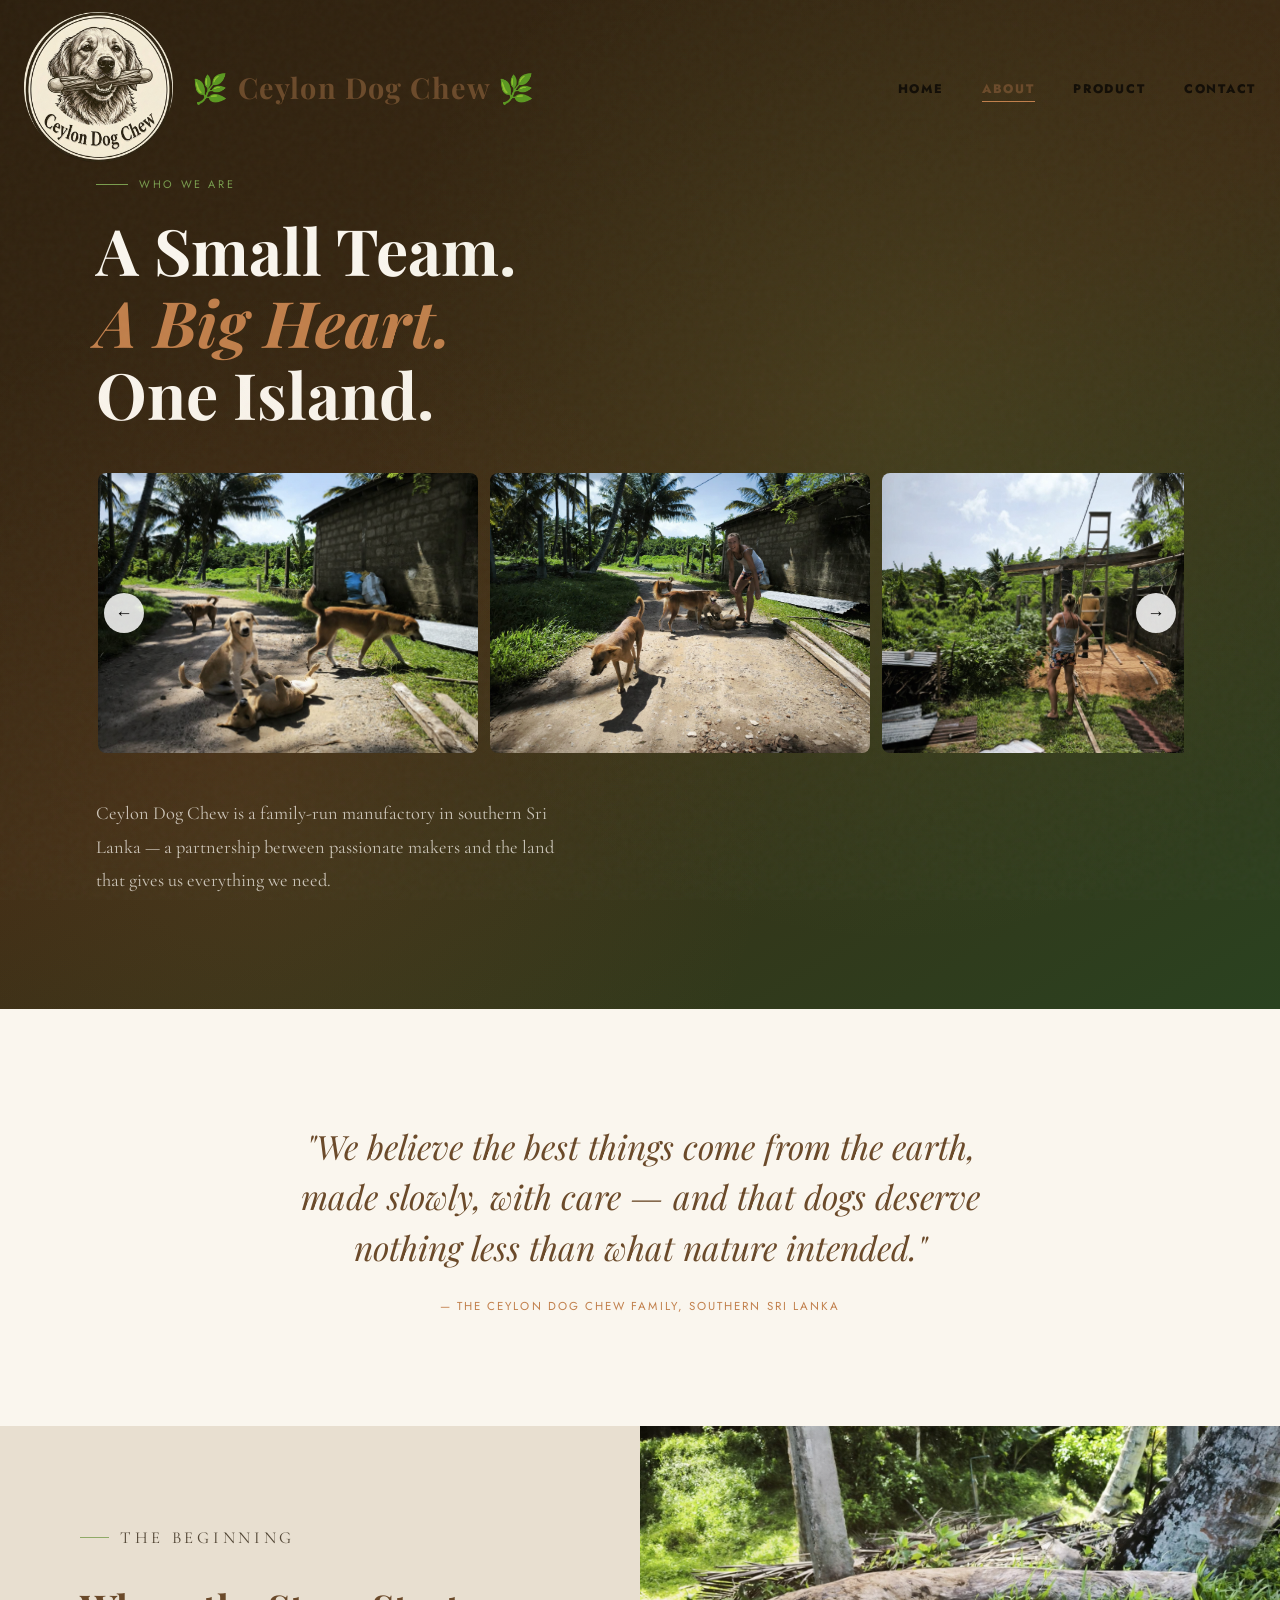
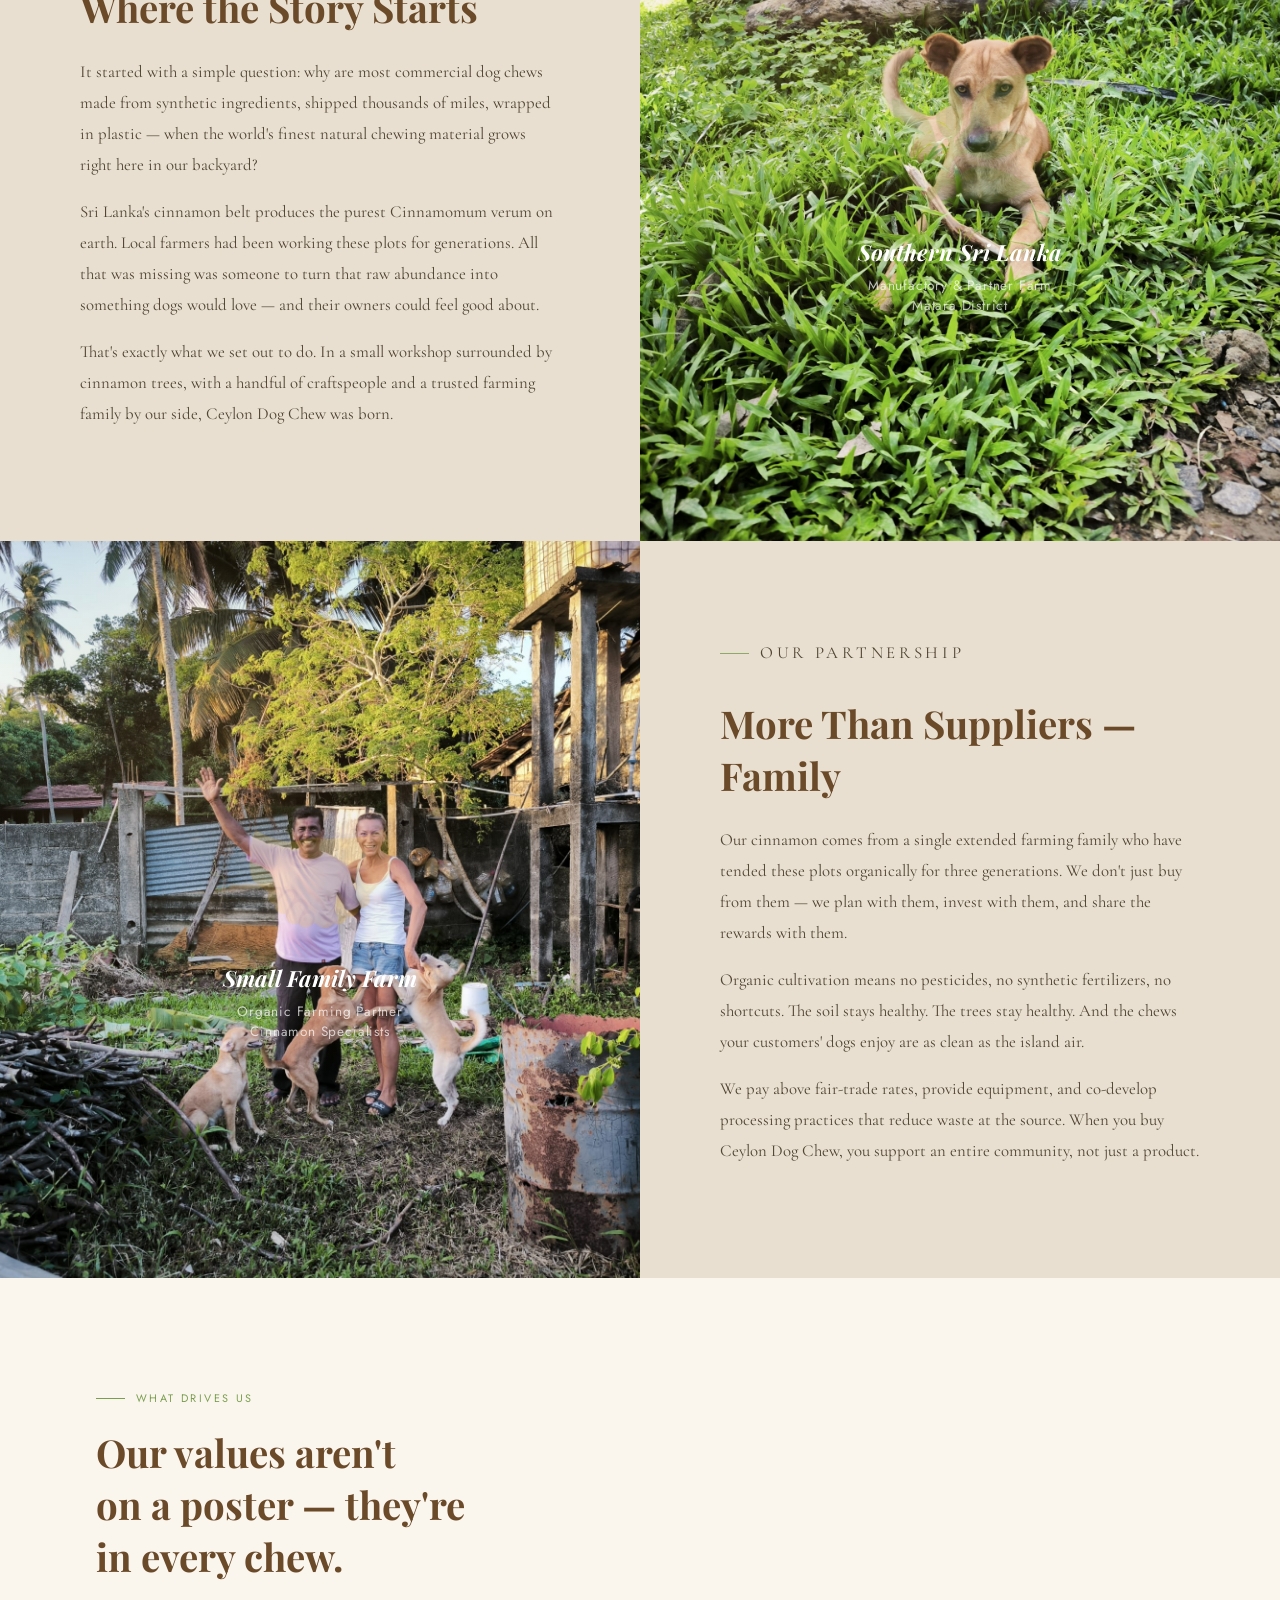
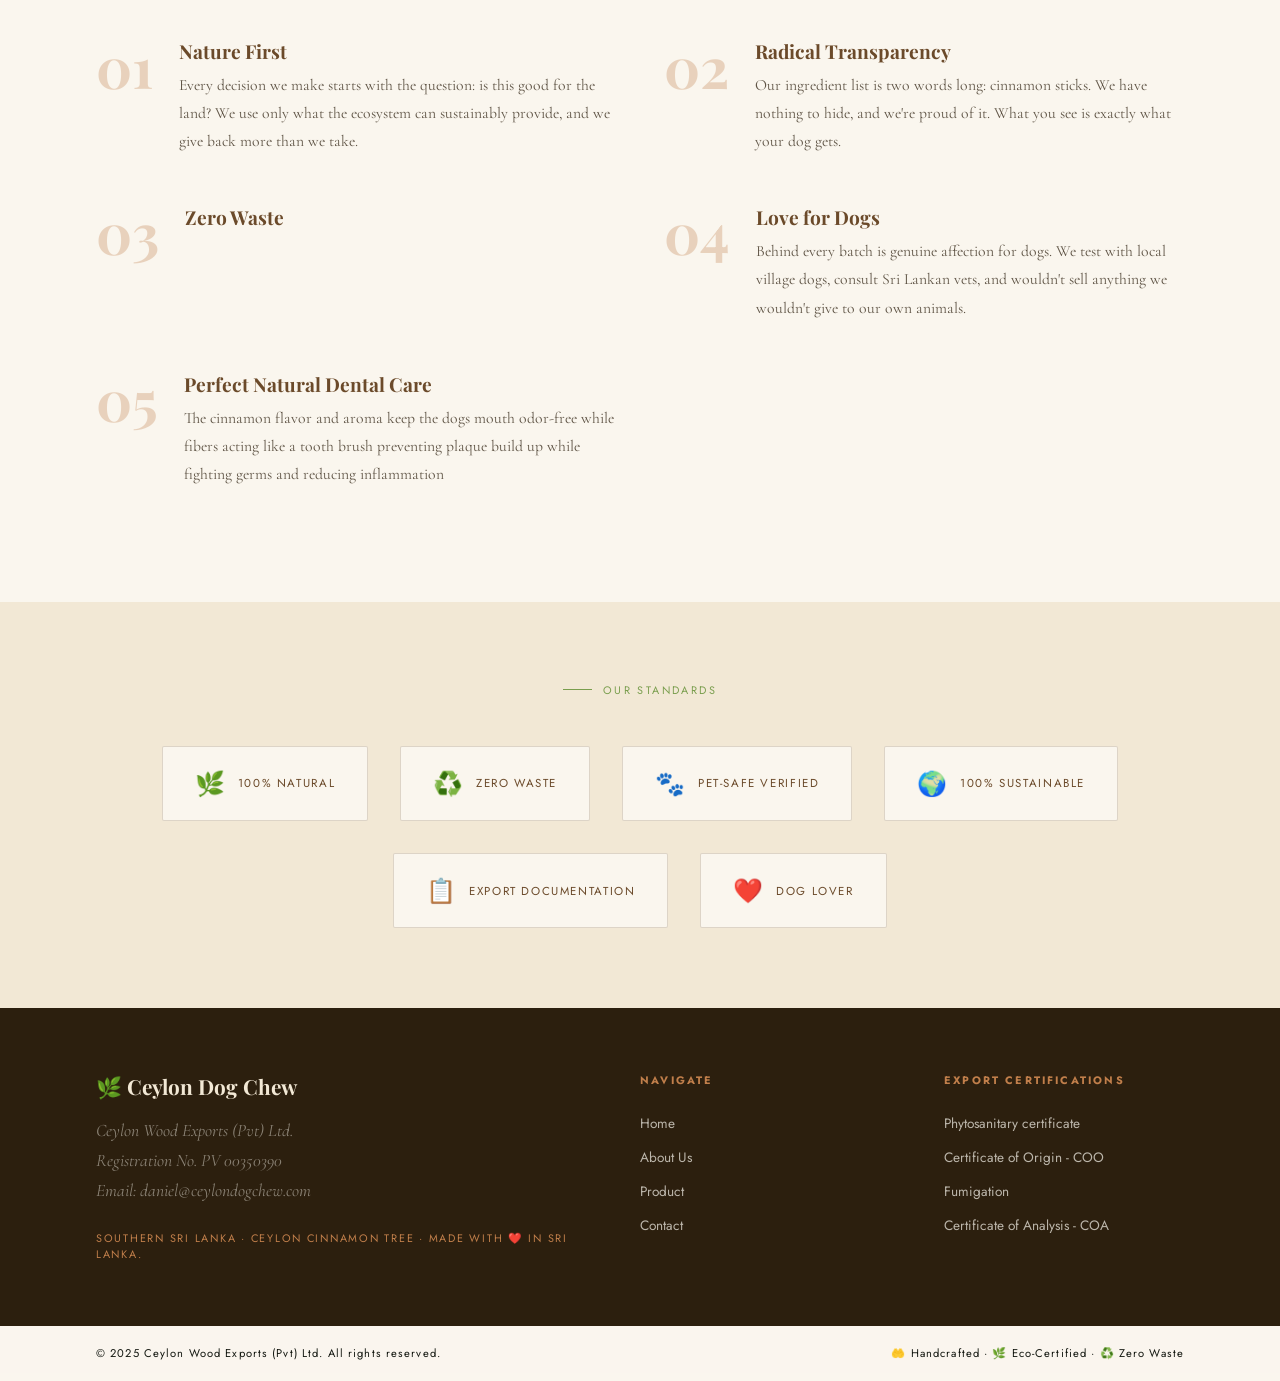
==== about.html @ 241b584c "Initial commit" ====
<!DOCTYPE html>
<html lang="en">
<head>
  <meta charset="UTF-8" />
  <meta name="viewport" content="width=device-width, initial-scale=1.0"/>
  <title>Ceylon Dog Chew — Pure Nature, Sri Lanka</title>
  <link rel="preconnect" href="https://fonts.googleapis.com">
  <link rel="icon" type="image/x-icon" href="/assets/dog_white_icon_96.png">
  <link rel="preconnect" href="https://fonts.gstatic.com" crossorigin>
  <link href="https://fonts.googleapis.com/css2?family=Playfair+Display:ital,wght@0,400;0,700;1,400&family=Jost:wght@300;400;500&family=Cormorant+Garamond:ital,wght@0,300;0,600;1,300&display=swap" rel="stylesheet">
  <link rel="stylesheet" href="/css/styles.css">
</head>
<body>

<!-- ============================================================
     NAVIGATION
============================================================ -->
<nav id="main-nav">
  <div class="nav-logo">
    <a href="index.html" class="nav-link" data-page="home"><img src="/assets/logo_small.png" alt="Ceylon Dog Chew Logo" class="logo-img"/></a>
    <span class="leaf-icon"></span>
   🌿 Ceylon Dog Chew 🌿 
  </div>
  <ul class="nav-links">
    <li><a href="index.html" class="nav-link" data-page="home">Home</a></li>
    <li><a href="about.html" class="nav-link" data-page="about">About</a></li>
    <li><a href="product.html" class="nav-link" data-page="product">Product</a></li>
    <li><a href="contact.html" class="nav-link" data-page="contact">Contact</a></li>
  </ul>
  <div class="nav-burger" id="burger">
    <span></span><span></span><span></span>
  </div>
</nav>

<!-- Mobile menu -->
<div class="mobile-menu" id="mobile-menu">
  <a href="index.html" class="nav-link" data-page="home">Home</a>
  <a href="about.html" class="nav-link" data-page="about">About</a>
  <a href="product.html" class="nav-link" data-page="product">Product</a>
  <a href="contact.html" class="nav-link" data-page="contact">Contact</a>
</div>

<!-- ============================================================
     ABOUT
============================================================ -->
<div class="page active" id="about">

  <section class="about-hero">
  <div class="about-hero-bg"></div>
  <p class="about-hero-label">Who We Are</p>
  <h1>A Small Team.<br><em>A Big Heart.</em><br>One Island.</h1>

  <!-- Photo strip / carousel -->
  <div class="about-photo-strip">
    <button class="strip-btn strip-prev" aria-label="Previous">&#8592;</button>
    <div class="strip-track">
      <img src="/assets/dogs_road_play.jpeg"    alt="Dog playing on the road"        class="strip-img">
      <img src="/assets/dog_marcelka.jpeg"       alt="Dog on the road with a lady"    class="strip-img">
      <img src="/assets/building_Marcelka.jpeg"  alt="Construction in progress"       class="strip-img">
      <img src="/assets/sleep_dogs.jpeg"         alt="Sleeping dogs"                  class="strip-img">
      <img src="/assets/building1.jpeg"          alt="Building in the jungle"         class="strip-img">
    </div>
    <button class="strip-btn strip-next" aria-label="Next">&#8594;</button>
  </div>

  <p class="about-hero-sub">Ceylon Dog Chew is a family-run manufactory in southern Sri Lanka — a partnership between passionate makers and the land that gives us everything we need.</p>
  </section>

  <!-- Manifesto -->
  <div class="manifesto">
    <blockquote>
      "We believe the best things come from the earth, made slowly, with care — and that dogs deserve nothing less than what nature intended."
    </blockquote>
    <cite>— The Ceylon Dog Chew Family, Southern Sri Lanka</cite>
  </div>

  <!-- Story -->
  <section class="about-story">
    <div class="about-story-content reveal">
      <p class="section-label">The Beginning</p>
      <h2>Where the Story Starts</h2>
      <p>It started with a simple question: why are most commercial dog chews made from synthetic ingredients, shipped thousands of miles, wrapped in plastic — when the world's finest natural chewing material grows right here in our backyard?</p>
      <p>Sri Lanka's cinnamon belt produces the purest Cinnamomum verum on earth. Local farmers had been working these plots for generations. All that was missing was someone to turn that raw abundance into something dogs would love — and their owners could feel good about.</p>
      <p>That's exactly what we set out to do. In a small workshop surrounded by cinnamon trees, with a handful of craftspeople and a trusted farming family by our side, Ceylon Dog Chew was born.</p>
    </div>
    <div class="about-visual" style="background: url('/assets/roco2.jpeg') no-repeat center center; background-size: cover;">
      <div class="about-visual-pattern"></div>
      <div class="about-visual-inner">
        <div class="big-leaf">🌿</div>
        <h3>Southern Sri Lanka</h3>
        <p>Manufactory & Partner Farm<br>Matara District</p>
      </div>
    </div>
  </section>

  <!-- Second story block -->
  <section class="about-story" style="direction:rtl">
    <div class="about-story-content reveal" style="direction:ltr">
      <p class="section-label">Our Partnership</p>
      <h2>More Than Suppliers — Family</h2>
      <p>Our cinnamon comes from a single extended farming family who have tended these plots organically for three generations. We don't just buy from them — we plan with them, invest with them, and share the rewards with them.</p>
      <p>Organic cultivation means no pesticides, no synthetic fertilizers, no shortcuts. The soil stays healthy. The trees stay healthy. And the chews your customers' dogs enjoy are as clean as the island air.</p>
      <p>We pay above fair-trade rates, provide equipment, and co-develop processing practices that reduce waste at the source. When you buy Ceylon Dog Chew, you support an entire community, not just a product.</p>
      
    </div>
    <!--<div class="about-visual" style="background:linear-gradient(135deg,#6b4a2a 0%,#3d2b14 100%);direction:ltr"> -->
      <div class="about-visual" style="background: url('/assets/master_marcelka.jpeg') no-repeat center center; background-size: cover;direction:ltr">
      <div class="about-visual-pattern"></div>
      <div class="about-visual-inner">
        <div class="big-leaf">🤝</div>
        <h3>Small Family Farm</h3>
        <p>Organic Farming Partner<br>Cinnamon Specialists</p>
      </div>
    </div>
  </section>

  <!-- Values -->
  <section class="about-values">
    <p class="section-label reveal">What Drives Us</p>
    <h2 class="reveal">Our values aren't<br>on a poster — they're<br>in every chew.</h2>
    <div class="values-grid">
      <div class="value-card reveal">
        <div class="value-num">01</div>
        <div class="value-card-content">
          <h3>Nature First</h3>
          <p>Every decision we make starts with the question: is this good for the land? We use only what the ecosystem can sustainably provide, and we give back more than we take.</p>
        </div>
      </div>
      <div class="value-card reveal reveal-delay-1">
        <div class="value-num">02</div>
        <div class="value-card-content">
          <h3>Radical Transparency</h3>
          <p>Our ingredient list is two words long: cinnamon sticks. We have nothing to hide, and we're proud of it. What you see is exactly what your dog gets.</p>
        </div>
      </div>
      <div class="value-card reveal reveal-delay-2">
        <div class="value-num">03</div>
        <div class="value-card-content">
          <h3>Zero Waste</h3>
          <p></p>
        </div>
      </div>
      <div class="value-card reveal reveal-delay-3">
        <div class="value-num">04</div>
        <div class="value-card-content">
          <h3>Love for Dogs</h3>
          <p>Behind every batch is genuine affection for dogs. We test with local village dogs, consult Sri Lankan vets, and wouldn't sell anything we wouldn't give to our own animals.</p>
        </div>
      </div>
      <div class="value-card reveal reveal-delay-3">
        <div class="value-num">05</div>
        <div class="value-card-content">
          <h3>Perfect Natural Dental Care</h3>
          <p>The cinnamon flavor and aroma keep the dogs mouth odor-free while fibers acting like a tooth brush preventing plaque build up while fighting germs and reducing inflammation</p>
        </div>
      </div>
    </div>
  </section>

  <!-- Certifications -->
  <div class="certifications reveal">
    <p class="section-label" style="justify-content:center">Our Standards</p>
    <h2></h2>
    <div class="cert-badges"> 
      <div class="cert-badge"><span class="cbig">🌿</span> 100% Natural</div>
      <div class="cert-badge"><span class="cbig">♻️</span> Zero Waste</div>
      <div class="cert-badge"><span class="cbig">🐾</span> Pet-Safe Verified</div>
      <div class="cert-badge"><span class="cbig">🌍</span> 100% Sustainable</div>
      <div class="cert-badge"><span class="cbig">📋</span> Export Documentation</div>
      <div class="cert-badge"><span class="cbig">❤️</span> Dog lover</div>
    </div>
  </div>

</div><!-- /about -->

<!-- ============================================================
     FOOTER
============================================================ -->
<footer>
  <div class="footer-brand">
    <div class="footer-logo">🌿 Ceylon Dog Chew</div>
    <div class="footer-tagline">Ceylon Wood Exports (Pvt) Ltd. Registration No. PV 00350390</br> Email: <a href="mailto:daniel@ceylondogchew.com" style="color:inherit; " onmouseover="this.style.color='#e0d8c2';" onmouseout="this.style.color='inherit';">daniel@ceylondogchew.com</a></div>
    <div class="footer-origin">Southern Sri Lanka · Ceylon Cinnamon Tree · Made with ❤️ in Sri Lanka. </div>
  </div>
  <div class="footer-col">
    <h4>Navigate</h4>
    <ul>
      <li><a href="index.html" class="nav-link" data-page="home">Home</a></li>
      <li><a href="about.html" class="nav-link" data-page="about">About Us</a></li>
      <li><a href="product.html" class="nav-link" data-page="product">Product</a></li>
      <li><a href="contact.html" class="nav-link" data-page="contact">Contact</a></li>
    </ul>
  </div>
  <div class="footer-col">
    <h4>Export Certifications</h4>
    <ul>
      <li><a href="#" class="nav-link" data-page="contact">Phytosanitary certificate</a></li>
      <li><a href="" class="nav-link" data-page="contact">Certificate of Origin - COO</a></li>
      <li><a href="" class="nav-link" data-page="contact">Fumigation</a></li>
      <li><a href="" class="nav-link" data-page="contact">Certificate of Analysis - COA</a></li>
    </ul>
  </div>
</footer>
<div class="footer-bottom">
  <span>© 2025 Ceylon Wood Exports (Pvt) Ltd. All rights reserved. </span>
  <span>🤲 Handcrafted · 🌿 Eco-Certified · ♻️ Zero Waste</span>
</div>


  <!-- JS -->
  <script src="/js/main.js"></script>

</body>
</html>
---- css/styles.css ----
/* =========================================================
   TOKENS & RESET
========================================================= */
:root {
  --sand:    #F2E8D5;
  --cream:   #FAF6EE;
  --bark:    #6B4A2A;
  --moss:    #4A6741;
  --leaf:    #7A9E4E;
  --earth:   #2C1F0E;
  --clay:    #C17F4B;
  --fog:     #E8DFD0;
  --white:   #FEFCF8;

  --ff-display: 'Playfair Display', Georgia, serif;
  --ff-serif:   'Cormorant Garamond', Georgia, serif;
  --ff-body:    'Jost', sans-serif;

  --ease-smooth: cubic-bezier(.25,.46,.45,.94);
  --transition: .35s var(--ease-smooth);
}
*, *::before, *::after { box-sizing: border-box; margin: 0; padding: 0; }
html { scroll-behavior: smooth; font-size: 16px; }
body {
  font-family: var(--ff-body);
  background: var(--cream);
  color: var(--earth);
  overflow-x: hidden;
}
img { display: block; max-width: 100%; }
a { text-decoration: none; color: inherit; }
ul { list-style: none; }

/* =========================================================
   GRAIN OVERLAY
========================================================= */
body::before {
  content: '';
  position: fixed; inset: 0; z-index: 9999;
  pointer-events: none;
  background-image: url("data:image/svg+xml,%3Csvg viewBox='0 0 200 200' xmlns='http://www.w3.org/2000/svg'%3E%3Cfilter id='n'%3E%3CfeTurbulence type='fractalNoise' baseFrequency='0.75' numOctaves='4' stitchTiles='stitch'/%3E%3C/filter%3E%3Crect width='100%25' height='100%25' filter='url(%23n)' opacity='1'/%3E%3C/svg%3E");
  opacity: .032;
}

/* =========================================================
   NAVIGATION
========================================================= */
nav {
  position: fixed; top: 0; left: 0; right: 0; z-index: 100;
  display: flex; align-items: center; justify-content: space-between;
  padding: 1.4rem 3rem;
  transition: background var(--transition), box-shadow var(--transition);
}
nav.scrolled {
  background: rgba(250,246,238,.92);
  backdrop-filter: blur(10px);
  box-shadow: 0 1px 0 rgba(107,74,42,.12);
}
.nav-logo {
  font-family: var(--ff-display);
  font-size: 1.8rem;
  font-weight: 700;
  color: var(--bark);
  letter-spacing: .04em;
  display: flex; align-items: center; gap: .6rem;
}
.nav-logo .leaf-icon { font-size: 1.4rem; }
.nav-links {
  display: flex; gap: 2.4rem; align-items: center;
}
.nav-links a {
  font-size: .78rem;
  font-weight: 800;
  letter-spacing: .14em;
  text-transform: uppercase;
  color: black;
  opacity: .7;
  transition: opacity var(--transition), color var(--transition);
  position: relative;
}
.nav-links a::after {
  content: '';
  position: absolute; bottom: -.3rem; left: 0; right: 0; height: 1px;
  background: var(--clay);
  transform: scaleX(0); transform-origin: left;
  transition: transform var(--transition);
}
.nav-links a:hover, .nav-links a.active { opacity: 1; color: var(--bark); }
.nav-links a:hover::after, .nav-links a.active::after { transform: scaleX(1); }

/* Hamburger */
.nav-burger { display: none; flex-direction: column; gap: 5px; cursor: pointer; padding: 4px; }
.nav-burger span { width: 24px; height: 2px; background: var(--bark); border-radius: 2px; transition: var(--transition); }
.nav-burger.open span:nth-child(1) { transform: rotate(45deg) translate(5px,5px); }
.nav-burger.open span:nth-child(2) { opacity: 0; }
.nav-burger.open span:nth-child(3) { transform: rotate(-45deg) translate(5px,-5px); }

/* Mobile menu */
.mobile-menu {
  display: none; position: fixed; inset: 0; z-index: 99;
  background: var(--cream); flex-direction: column;
  align-items: center; justify-content: center; gap: 2.4rem;
}
.mobile-menu.open { display: flex; }
.mobile-menu a {
  font-family: var(--ff-display);
  font-size: 2rem; font-weight: 400;
  color: var(--bark); opacity: .85;
  transition: opacity var(--transition);
}
.mobile-menu a:hover { opacity: 1; }

/* =========================================================
   PAGE SYSTEM
========================================================= */
.page { min-height: 100vh; padding-top: 0; }
/*.page.active { display: block; } */

/* =========================================================
   BUTTONS
========================================================= */
.btn {
  display: inline-block;
  padding: .85rem 2.2rem;
  font-family: var(--ff-body);
  font-size: .78rem; font-weight: 500;
  letter-spacing: .16em; text-transform: uppercase;
  border: 1.5px solid currentColor;
  cursor: pointer; transition: var(--transition);
  position: relative; overflow: hidden;
}
.btn::before {
  content: '';
  position: absolute; inset: 0;
  background: currentColor;
  transform: translateY(101%);
  transition: transform .4s var(--ease-smooth);
}
.btn span { position: relative; z-index: 1; }
.btn:hover::before { transform: translateY(0); }
.btn-bark { color: var(--bark); }
.btn-bark:hover { color: var(--cream); }
.btn-white { color: var(--white); }
.btn-white:hover { color: var(--bark); }
.btn-moss { color: var(--moss); }
.btn-moss:hover { color: var(--white); }

/* =========================================================
   ██  HOME PAGE
========================================================= */
#home { padding-top: 0; }

/* Hero */
.hero {
  min-height: 100vh;
  display: grid; grid-template-columns: 1fr 1fr; align-items: center;
  background: var(--sand);
  position: relative; overflow: hidden;
}
.hero-bg-circle {
  position: absolute; right: -8vw; top: -8vw;
  width: 65vw; height: 65vw;
  border-radius: 50%;
  background: radial-gradient(circle at 40% 40%, rgba(122,158,78,.18), rgba(193,127,75,.12), transparent 70%);
  pointer-events: none;
}
.hero-bg-lines {
  position: absolute; inset: 0; pointer-events: none;
  background-image:
    repeating-linear-gradient(0deg, transparent, transparent 79px, rgba(107,74,42,.04) 80px),
    repeating-linear-gradient(90deg, transparent, transparent 79px, rgba(107,74,42,.04) 80px);
}
.hero-content {
  padding: 9rem 3rem 6rem 6rem;
  position: relative; z-index: 2;
}
.hero-eyebrow {
  font-size: .7rem; font-weight: 500;
  letter-spacing: .22em; text-transform: uppercase;
  color: var(--leaf); margin-bottom: 1.4rem;
  margin-left: 80px;
  display: flex; align-items: center; gap: .8rem;
}
.hero-eyebrow::before {
  content: ''; width: 2rem; height: 1px; background: var(--leaf);
}
.hero h1 {
  font-family: var(--ff-display);
  font-size: clamp(2.8rem, 5.5vw, 5rem);
  font-weight: 700; line-height: 1.1;
  color: var(--bark);
  margin-bottom: 1.6rem;
}
.hero h1 em {
  font-style: italic; font-weight: 400;
  color: var(--clay);
}
.hero-desc {
  font-family: var(--ff-serif);
  font-size: 1.22rem; font-weight: 300;
  color: var(--earth); opacity: .8;
  line-height: 1.8;
  max-width: 38ch;
  margin-bottom: 2.8rem;
}
.hero-ctas { display: flex; gap: 1rem; flex-wrap: wrap; }
.hero-badges {
  margin-top: 4rem;
  display: flex; gap: 2rem; flex-wrap: wrap;
}
.hero-badge {
  display: flex; align-items: center; gap: .6rem;
  font-size: .75rem; letter-spacing: .1em;
  color: var(--bark); opacity: .7;
}
.hero-badge .icon { font-size: 1.2rem; }

/* Hero visual */
.hero-visual {
  position: relative; z-index: 2;
  display: flex; align-items: center; justify-content: center;
  padding: 9rem 5rem 6rem 2rem;
}
.hero-product-card {
  position: relative;
  width: 360px; max-width: 90%;
}
.hero-product-img {
  width: 100%;
  border-radius: 60% 40% 55% 45% / 45% 55% 45% 55%;
  background: linear-gradient(135deg, #c8a77a 0%, #8B6535 40%, #5a3e1b 100%);
  aspect-ratio: 1;
  display: flex; align-items: center; justify-content: center;
  box-shadow: 0 30px 80px rgba(107,74,42,.22), 0 8px 20px rgba(107,74,42,.12);
  animation: float 6s ease-in-out infinite;
  overflow: hidden;
}
@keyframes float {
  0%,100% { transform: translateY(0) rotate(0deg); }
  50% { transform: translateY(-14px) rotate(1.5deg); }
}
.hero-product-img svg { width: 55%; opacity: .9; }
.hero-tag {
  position: absolute; top: 1rem; right: -1.5rem;
  background: var(--moss);
  color: var(--white);
  font-size: .68rem; letter-spacing: .14em; text-transform: uppercase;
  padding: .5rem 1rem;
  border-radius: 2rem;
  font-weight: 500;
  box-shadow: 0 4px 16px rgba(74,103,65,.3);
}
.hero-tag-2 {
  position: absolute; bottom: 2rem; left: -2rem;
  background: var(--cream);
  border: 1px solid rgba(107,74,42,.2);
  color: var(--bark);
  font-size: .68rem; letter-spacing: .1em;
  padding: .7rem 1.2rem;
  border-radius: 2rem;
  font-family: var(--ff-serif);
  font-style: italic;
  font-size: .9rem;
  box-shadow: 0 4px 16px rgba(0,0,0,.06);
}
.hero-line-deco {
  position: absolute; left: 50%; bottom: 2.5rem;
  transform: translateX(-50%);
  display: flex; flex-direction: column; align-items: center; gap: .4rem;
  animation: bounce 2.4s ease-in-out infinite;
}
@keyframes bounce {
  0%,100% { transform: translateX(-50%) translateY(0); }
  50% { transform: translateX(-50%) translateY(6px); }
}
.hero-line-deco span { font-size: .6rem; letter-spacing: .18em; text-transform: uppercase; color: var(--bark); opacity: .4; }
.hero-line-deco::before { content: ''; width: 1px; height: 3rem; background: linear-gradient(to bottom, transparent, var(--bark)); opacity: .25; }

/* Values strip */
.values-strip {
  background: var(--bark);
  color: var(--sand);
  padding: 2rem 6rem;
  display: flex; gap: 3rem; align-items: center;
  overflow: hidden;
}
.values-strip-inner {
  display: flex; gap: 4rem; align-items: center;
  animation: ticker 30s linear infinite;
  white-space: nowrap;
}
@keyframes ticker {
  0% { transform: translateX(0); }
  100% { transform: translateX(-50%); }
}
.value-item {
  display: flex; align-items: center; gap: .8rem;
  font-size: .72rem; letter-spacing: .16em; text-transform: uppercase; font-weight: 500;
}
.value-item .dot { width: 4px; height: 4px; border-radius: 50%; background: var(--clay); flex-shrink: 0; }

/* Story section */
.story {
  display: grid; grid-template-columns: 1fr 1fr;
  min-height: 70vh;
}
.story-image {
  background: linear-gradient(160deg, #3a5a30 0%, #2a4220 50%, #1a2a14 100%);
  position: relative; overflow: hidden;
  min-height: 500px;
}
.story-image-pattern {
  position: absolute; inset: 0;
  background-image: radial-gradient(circle at 20% 50%, rgba(122,158,78,.25) 0%, transparent 60%),
    radial-gradient(circle at 80% 20%, rgba(193,127,75,.15) 0%, transparent 50%);
}
.story-image-deco {
  position: absolute; inset: 0;
  display: flex; align-items: center; justify-content: center;
}
.story-leaf-big { font-size: 12rem; opacity: .07; user-select: none; }
.story-location {
  position: absolute; bottom: 2.5rem; left: 2.5rem;
  color: rgba(250,246,238,.7);
  font-family: var(--ff-serif); font-style: italic;
  font-size: 1.1rem;
  display: flex; align-items: center; gap: .6rem;
}
.story-content {
  padding: 6rem 5rem;
  background: var(--cream);
  display: flex; flex-direction: column; justify-content: center;
}
.section-label {
  font-size: .68rem; letter-spacing: .22em; text-transform: uppercase;
  color: var(--leaf); margin-bottom: 1.2rem;
  display: flex; align-items: center; gap: .7rem;
}
.section-label::before { content: ''; width: 1.8rem; height: 1px; background: var(--leaf); }
.story-content h2 {
  font-family: var(--ff-display);
  font-size: clamp(1.8rem, 3.5vw, 2.8rem);
  font-weight: 700; line-height: 1.2;
  color: var(--bark); margin-bottom: 1.4rem;
}
.story-content p {
  font-family: var(--ff-serif);
  font-size: 1.1rem; line-height: 1.85;
  color: var(--earth); opacity: .8;
  margin-bottom: 1rem; max-width: 44ch;
}
.story-content .btn { margin-top: 1.6rem; }

/* Numbers */
.numbers {
  background: var(--fog);
  padding: 5rem 6rem;
  display: grid; grid-template-columns: repeat(4, 1fr);
  gap: 2rem;
}
.number-item { text-align: center; }
.number-val {
  font-family: var(--ff-display);
  font-size: 3rem; font-weight: 700;
  color: var(--bark); line-height: 1;
}
.number-val span { color: var(--clay); }
.number-label {
  font-size: .72rem; letter-spacing: .14em; text-transform: uppercase;
  color: var(--earth); opacity: .6; margin-top: .5rem;
}

/* Product preview */
.product-preview {
  padding: 7rem 6rem;
  background: var(--cream);
}
.product-preview-header {
  text-align: center; margin-bottom: 5rem;
}
.product-preview-header h2 {
  font-family: var(--ff-display);
  font-size: clamp(2rem, 3.5vw, 3rem);
  color: var(--bark); margin-top: .6rem;
}
.product-preview-header p {
  font-family: var(--ff-serif);
  font-size: 1.05rem; color: var(--earth); opacity: .7;
  margin-top: .8rem; font-style: italic;
}
.features-grid {
  display: grid; grid-template-columns: repeat(3, 1fr); gap: 2.5rem;
}
.feature-card {
  background: var(--sand);
  border: 1px solid rgba(107,74,42,.1);
  padding: 2.5rem 2rem;
  border-radius: 2px;
  transition: transform var(--transition), box-shadow var(--transition);
  position: relative; overflow: hidden;
}
.feature-card::before {
  content: '';
  position: absolute; top: 0; left: 0; right: 0; height: 3px;
  background: linear-gradient(90deg, var(--moss), var(--leaf));
  transform: scaleX(0); transform-origin: left;
  transition: transform var(--transition);
}
.feature-card:hover { transform: translateY(-4px); box-shadow: 0 12px 40px rgba(107,74,42,.1); }
.feature-card:hover::before { transform: scaleX(1); }
.feature-icon { font-size: 2.2rem; margin-bottom: 1.2rem; }
.feature-title {
  font-family: var(--ff-display);
  font-size: 1.1rem; font-weight: 700;
  color: var(--bark); margin-bottom: .6rem;
}
.feature-text {
  font-size: .9rem; line-height: 1.7;
  color: var(--earth); opacity: .7;
}

/* CTA Banner */
.cta-banner {
  background: var(--moss);
  color: var(--white);
  padding: 6rem;
  display: grid; grid-template-columns: 1fr auto;
  align-items: center; gap: 3rem;
}
.cta-banner h2 {
  font-family: var(--ff-display);
  font-size: clamp(1.8rem, 3vw, 2.6rem);
  line-height: 1.2;
}
.cta-banner h2 em { font-style: italic; color: rgba(255,255,255,.7); }
.cta-banner p {
  font-family: var(--ff-serif); font-size: 1rem;
  opacity: .8; margin-top: .6rem; font-style: italic;
}

/* =========================================================
   ██  ABOUT PAGE
========================================================= */
#about { padding-top: 0; }
.about-hero {
  background: linear-gradient(150deg, #2C1F0E 0%, #3D2B14 50%, #2a4220 100%);
  color: var(--cream);
  padding: 11rem 6rem 7rem;
  position: relative; overflow: hidden;
}
.about-hero-bg {
  position: absolute; inset: 0; pointer-events: none;
  background-image: radial-gradient(circle at 70% 40%, rgba(122,158,78,.15) 0%, transparent 50%),
    radial-gradient(circle at 20% 80%, rgba(193,127,75,.1) 0%, transparent 40%);
}
.about-hero-label {
  font-size: .68rem; letter-spacing: .24em; text-transform: uppercase;
  color: var(--leaf); margin-bottom: 1.4rem;
  display: flex; align-items: center; gap: .7rem;
}
.about-hero-label::before { content: ''; width: 2rem; height: 1px; background: var(--leaf); }
.about-hero h1 {
  font-family: var(--ff-display);
  font-size: clamp(2.4rem, 5vw, 4.2rem);
  font-weight: 700; line-height: 1.12; max-width: 14ch;
}
.about-hero h1 em { font-style: italic; color: var(--clay); }
.about-hero-sub {
  font-family: var(--ff-serif); font-size: 1.15rem;
  opacity: .75; margin-top: 1.4rem; max-width: 52ch;
  line-height: 1.8;
}

/* Manifesto */
.manifesto {
  padding: 7rem 6rem;
  max-width: 900px; margin: 0 auto;
  text-align: center;
}
.manifesto blockquote {
  font-family: var(--ff-display);
  font-size: clamp(1.4rem, 3vw, 2.1rem);
  font-weight: 400; font-style: italic;
  color: var(--bark); line-height: 1.5;
}
.manifesto cite {
  display: block; margin-top: 1.6rem;
  font-family: var(--ff-body);
  font-size: .72rem; letter-spacing: .18em;
  text-transform: uppercase; color: var(--clay);
  font-style: normal;
}

/* Team / Story */
.about-story {
  display: grid; grid-template-columns: 1fr 1fr;
  background: var(--fog);
}
.about-story-content {
  padding: 6rem 5rem; display: flex; flex-direction: column; justify-content: center;
}
.about-story-content h2 {
  font-family: var(--ff-display);
  font-size: clamp(1.8rem, 3vw, 2.6rem);
  color: var(--bark); margin: .8rem 0 1.4rem;
}
.about-story-content p {
  font-family: var(--ff-serif);
  font-size: 1.05rem; line-height: 1.85;
  color: var(--earth); opacity: .8; margin-bottom: 1rem;
}
.about-visual {
  background: linear-gradient(135deg, #5a7a50 0%, #3a5a30 100%);
  min-height: 480px; position: relative; overflow: hidden;
  display: flex; align-items: center; justify-content: center;
}
.about-visual-inner {
  text-align: center; color: white;
  position: relative; z-index: 2;
  padding: 3rem;
}
.about-visual-inner .big-leaf { font-size: 8rem; opacity: .18; }
.about-visual-inner h3 {
  font-family: var(--ff-display); font-size: 1.4rem; font-style: italic;
  margin-bottom: .5rem;
}
.about-visual-inner p { font-size: .85rem; opacity: .7; letter-spacing: .06em; }
.about-visual-pattern {
  position: absolute; inset: 0;
  background-image: radial-gradient(circle at 30% 30%, rgba(193,127,75,.2) 0%, transparent 50%);
}

/* Values */
.about-values {
  padding: 7rem 6rem;
  background: var(--cream);
}
.about-values h2 {
  font-family: var(--ff-display);
  font-size: clamp(1.6rem, 3vw, 2.4rem);
  color: var(--bark); margin: .8rem 0 3.5rem; max-width: 22ch;
}
.values-grid {
  display: grid; grid-template-columns: repeat(2, 1fr); gap: 3rem;
}
.value-card { display: flex; gap: 1.6rem; align-items: flex-start; }
.value-num {
  font-family: var(--ff-display);
  font-size: 3.5rem; font-weight: 700; line-height: 1;
  color: var(--clay); opacity: .3; flex-shrink: 0;
}
.value-card-content h3 {
  font-family: var(--ff-display);
  font-size: 1.2rem; color: var(--bark);
  margin-bottom: .5rem;
}
.value-card-content p {
  font-family: var(--ff-serif);
  font-size: .98rem; line-height: 1.8; color: var(--earth); opacity: .75;
}

/* Certifications */
.certifications {
  background: var(--sand);
  padding: 5rem 6rem;
  text-align: center;
}
.certifications h2 {
  font-family: var(--ff-display); font-size: 1.8rem;
  color: var(--bark); margin: .6rem 0 3rem;
}
.cert-badges {
  display: flex; gap: 2rem; justify-content: center; flex-wrap: wrap;
}
.cert-badge {
  border: 1.5px solid rgba(107,74,42,.2);
  padding: 1.2rem 2rem;
  border-radius: 2px;
  font-size: .72rem; letter-spacing: .14em; text-transform: uppercase;
  color: var(--bark);
  display: flex; align-items: center; gap: .7rem;
  transition: var(--transition);
  background: var(--cream);
}
.cert-badge:hover { border-color: var(--moss); color: var(--moss); }
.cert-badge .cbig { font-size: 1.5rem; }

/* =========================================================
   ██  PRODUCT PAGE
========================================================= */
#product { padding-top: 0; }
.product-hero {
  background: var(--sand);
  padding: 11rem 6rem 7rem;
  display: grid; grid-template-columns: 1.1fr 1fr;
  gap: 5rem; align-items: center;
  position: relative; overflow: hidden;
}
.product-hero-bg {
  position: absolute; inset: 0; pointer-events: none;
  background-image: radial-gradient(ellipse at 80% 50%, rgba(193,127,75,.12) 0%, transparent 60%);
}
.product-hero-content { position: relative; z-index: 2; }
.product-hero-content h1 {
  font-family: var(--ff-display);
  font-size: clamp(2.2rem, 4.5vw, 3.8rem);
  font-weight: 700; line-height: 1.1; color: var(--bark);
  margin: .8rem 0 1.4rem;
}
.product-hero-content h1 em { font-style: italic; color: var(--clay); }
.product-hero-content p {
  font-family: var(--ff-serif);
  font-size: 1.1rem; line-height: 1.85; color: var(--earth); opacity: .8;
  max-width: 48ch; margin-bottom: 2rem;
}
.product-tags { display: flex; gap: .7rem; flex-wrap: wrap; margin-bottom: 2rem; }
.ptag {
  font-size: .66rem; letter-spacing: .14em; text-transform: uppercase;
  padding: .4rem .9rem; border-radius: 2rem;
  font-weight: 500;
}
.ptag-green { background: rgba(74,103,65,.12); color: var(--moss); }
.ptag-clay { background: rgba(193,127,75,.15); color: var(--bark); }

.product-visual {
  position: relative; z-index: 2;
  display: flex; align-items: center; justify-content: center;
}
.product-main-img {
  width: 320px; max-width: 100%;
  aspect-ratio: 1;
  background: linear-gradient(135deg, #c8a77a 0%, #8B6535 40%, #5a3e1b 100%);
  border-radius: 40% 60% 55% 45% / 50% 45% 55% 50%;
  box-shadow: 0 30px 80px rgba(107,74,42,.2), inset 0 -10px 30px rgba(0,0,0,.15);
  display: flex; align-items: center; justify-content: center;
  animation: float 7s ease-in-out infinite;
}
.product-main-img svg { width: 50%; opacity: .85; }

/* Ingredients */
.ingredients {
  padding: 7rem 6rem;
  background: var(--cream);
}
.ingredients-header { margin-bottom: 4rem; }
.ingredients-header h2 {
  font-family: var(--ff-display);
  font-size: clamp(1.8rem, 3vw, 2.6rem);
  color: var(--bark); margin: .8rem 0 .8rem;
}
.ingredients-header p {
  font-family: var(--ff-serif); font-size: 1rem;
  color: var(--earth); opacity: .7; max-width: 55ch; line-height: 1.8;
}
.ingredients-grid {
  display: grid; grid-template-columns: repeat(4, 1fr); gap: 1.5rem;
}
.ingredient-card {
  background: var(--sand);
  padding: 2rem 1.5rem;
  border: 1px solid rgba(107,74,42,.1);
  text-align: center;
  transition: var(--transition);
}
.ingredient-card:hover { background: var(--fog); transform: translateY(-3px); }
.ingredient-icon { font-size: 2.5rem; margin-bottom: 1rem; }
.ingredient-name {
  font-family: var(--ff-display); font-size: 1rem; color: var(--bark); font-weight: 700;
  margin-bottom: .4rem;
}
.ingredient-note { font-size: .82rem; color: var(--earth); opacity: .65; line-height: 1.6; }

/* Specs */
.specs {
  background: var(--fog);
  padding: 7rem 6rem;
  display: grid; grid-template-columns: 1fr 1fr; gap: 5rem; align-items: start;
}
.specs h2 {
  font-family: var(--ff-display); font-size: clamp(1.8rem, 2.5vw, 2.4rem);
  color: var(--bark); margin: .8rem 0 2.5rem;
}
.spec-list { display: flex; flex-direction: column; gap: 0; }
.spec-row {
  display: flex; justify-content: space-between; align-items: center;
  padding: 1rem 0;
  border-bottom: 1px solid rgba(107,74,42,.1);
}
.spec-key { font-size: .82rem; color: var(--earth); opacity: .7; }
.spec-val { font-size: .9rem; font-weight: 500; color: var(--bark); }

.b2b-box {
  background: var(--bark); color: var(--cream);
  padding: 3rem;
}
.b2b-box h3 {
  font-family: var(--ff-display); font-size: 1.6rem;
  margin-bottom: 1rem; font-style: italic;
}
.b2b-box p {
  font-family: var(--ff-serif); font-size: 1rem; line-height: 1.8; opacity: .8;
  margin-bottom: 1.5rem;
}
.b2b-list { margin-bottom: 2rem; }
.b2b-list li {
  font-size: .85rem; letter-spacing: .06em;
  padding: .5rem 0; border-bottom: 1px solid rgba(250,246,238,.1);
  display: flex; align-items: center; gap: .7rem; opacity: .85;
}
.b2b-list li::before { content: '→'; color: var(--clay); }

/* Packaging */
.packaging {
  background: var(--cream);
  padding: 7rem 6rem;
}
.packaging-grid {
  display: grid; grid-template-columns: 1fr 1fr; gap: 4rem; align-items: center;
}
.packaging h2 {
  font-family: var(--ff-display); font-size: clamp(1.6rem, 2.5vw, 2.4rem);
  color: var(--bark); margin: .8rem 0 1.4rem;
}
.packaging p {
  font-family: var(--ff-serif); font-size: 1rem; line-height: 1.85;
  color: var(--earth); opacity: .8; margin-bottom: 1rem;
}
.packaging-visual {
  background: linear-gradient(135deg, #e8dfd0 0%, #d4c4a8 100%);
  border-radius: 2px; min-height: 360px;
  display: flex; align-items: center; justify-content: center;
  font-size: 6rem;
  border: 1px solid rgba(107,74,42,.12);
}

/* =========================================================
   ██  CONTACT PAGE
========================================================= */
#contact { padding-top: 0; }
.contact-hero {
  background: var(--earth);
  color: var(--cream);
  padding: 11rem 6rem 7rem;
  position: relative; overflow: hidden;
}
.contact-hero-bg {
  position: absolute; inset: 0; pointer-events: none;
  background-image: radial-gradient(circle at 80% 30%, rgba(122,158,78,.12) 0%, transparent 50%),
    radial-gradient(circle at 10% 80%, rgba(193,127,75,.08) 0%, transparent 40%);
}
.contact-hero h1 {
  font-family: var(--ff-display);
  font-size: clamp(2.4rem, 5vw, 4rem);
  font-weight: 700; line-height: 1.1; max-width: 18ch;
  position: relative; z-index: 2;
}
.contact-hero h1 em { font-style: italic; color: var(--clay); }
.contact-hero p {
  font-family: var(--ff-serif); font-size: 1.1rem;
  opacity: .75; max-width: 52ch; margin-top: 1.4rem; line-height: 1.8;
  position: relative; z-index: 2;
}

/* Contact body */
.contact-body {
  display: grid; grid-template-columns: 1fr 1fr;
  background: var(--cream);
}
.contact-form-side {
  padding: 6rem 5rem;
  border-right: 1px solid rgba(107,74,42,.1);
}
.contact-form-side h2 {
  font-family: var(--ff-display); font-size: 1.8rem; color: var(--bark);
  margin: .6rem 0 2.5rem;
}

.form-group { margin-bottom: 1.8rem; }
.form-group label {
  display: block; font-size: .68rem; letter-spacing: .18em;
  text-transform: uppercase; color: var(--earth); opacity: .6;
  margin-bottom: .6rem;
}
.form-group input,
.form-group select,
.form-group textarea {
  width: 100%;
  background: transparent;
  border: none; border-bottom: 1.5px solid rgba(107,74,42,.25);
  padding: .8rem 0;
  font-family: var(--ff-serif); font-size: 1rem;
  color: var(--earth);
  outline: none;
  transition: border-color var(--transition);
}
.form-group input:focus,
.form-group select:focus,
.form-group textarea:focus {
  border-bottom-color: var(--moss);
}
.form-group select { cursor: pointer; }
.form-group textarea { resize: vertical; min-height: 120px; }
.form-row { display: grid; grid-template-columns: 1fr 1fr; gap: 1.5rem; }
.form-submit { margin-top: 2.5rem; }

/* Contact info */
.contact-info-side { padding: 6rem 5rem; }
.contact-info-side h2 {
  font-family: var(--ff-display); font-size: 1.8rem; color: var(--bark);
  margin: .6rem 0 2.5rem;
}
.contact-item {
  display: flex; gap: 1.2rem; align-items: flex-start;
  margin-bottom: 2.5rem;
}
.contact-item-icon { font-size: 1.5rem; margin-top: .1rem; flex-shrink: 0; }
.contact-item-label {
  font-size: .66rem; letter-spacing: .16em; text-transform: uppercase;
  color: var(--clay); margin-bottom: .3rem;
}
.contact-item-value {
  font-family: var(--ff-serif); font-size: 1rem; color: var(--earth); line-height: 1.6;
}
.contact-item-value a { color: var(--moss); transition: var(--transition); }
.contact-item-value a:hover { color: var(--bark); }

.markets-box {
  background: var(--sand); padding: 2.5rem;
  margin-top: 2rem; border-left: 3px solid var(--leaf);
}
.markets-box h3 {
  font-family: var(--ff-display); font-size: 1.1rem; color: var(--bark);
  margin-bottom: 1rem; font-style: italic;
}
.market-flags {
  display: flex; gap: 1rem; flex-wrap: wrap;
}
.market-flag {
  display: flex; align-items: center; gap: .5rem;
  font-size: .8rem; color: var(--earth); opacity: .8;
}
.market-flag .flag { font-size: 1.3rem; }

/* Success message */
.form-success {
  display: none;
  background: rgba(74,103,65,.1);
  border: 1px solid var(--moss);
  color: var(--moss);
  padding: 1.2rem 1.5rem;
  font-family: var(--ff-serif);
  font-size: .95rem; line-height: 1.6;
  margin-top: 1.5rem;
}
.form-success.show { display: block; }

/* =========================================================
   FOOTER
========================================================= */
footer {
  background: var(--earth);
  color: rgba(250,246,238,.7);
  padding: 4rem 6rem;
  display: grid; grid-template-columns: 2fr 1fr 1fr;
  gap: 4rem;
}

.footer-logo {
  font-family: var(--ff-display); font-size: 1.3rem;
  color: var(--sand); font-weight: 700; margin-bottom: 1rem;
}
.footer-tagline {
  font-family: var(--ff-serif); font-style: italic;
  font-size: 1.1rem; opacity: .65; line-height: 1.7;
  max-width: 28ch; margin-bottom: 1.5rem;
}
.footer-origin {
  font-size: .68rem; letter-spacing: .16em; text-transform: uppercase;
  color: var(--clay);
}
.footer-col h4 {
  font-size: .68rem; letter-spacing: .2em; text-transform: uppercase;
  color: var(--clay); margin-bottom: 1.4rem;
}
.footer-col ul li {
  margin-bottom: .7rem;
}
.footer-col ul li a {
  font-size: .85rem; transition: color var(--transition);
}
.footer-col ul li a:hover { color: var(--sand); }
.footer-bottom {
  background: rgba(250, 246, 238, .92);;
  padding: 1.2rem 6rem;
  display: flex; justify-content: space-between; align-items: center;
  font-size: .70rem; letter-spacing: .1em;
  color: rgba(3, 8, 0, 0.938);
}

/* =========================================================
   ANIMATIONS
========================================================= */
.reveal {
  opacity: 0; transform: translateY(28px);
  transition: opacity .7s var(--ease-smooth), transform .7s var(--ease-smooth);
}
.reveal.visible { opacity: 1; transform: translateY(0); }
.reveal-delay-1 { transition-delay: .1s; }
.reveal-delay-2 { transition-delay: .22s; }
.reveal-delay-3 { transition-delay: .34s; }
.reveal-delay-4 { transition-delay: .46s; }

/* =========================================================
   RESPONSIVE
========================================================= */
@media (max-width: 1024px) {
  .hero { grid-template-columns: 1fr; }
  .hero-visual { display: none; }
  .hero-content { padding: 8rem 2.5rem 5rem; }
  .story { grid-template-columns: 1fr; }
  .story-image { min-height: 260px; }
  .story-content { padding: 4rem 2.5rem; }
  .numbers { grid-template-columns: repeat(2,1fr); padding: 4rem 2.5rem; }
  .features-grid { grid-template-columns: 1fr 1fr; }
  .product-preview { padding: 5rem 2.5rem; }
  .cta-banner { grid-template-columns: 1fr; padding: 4rem 2.5rem; }
  .about-story { grid-template-columns: 1fr; }
  .about-visual { min-height: 220px; }
  .values-grid { grid-template-columns: 1fr; }
  .about-values { padding: 5rem 2.5rem; }
  .ingredients-grid { grid-template-columns: repeat(2,1fr); }
  .specs { grid-template-columns: 1fr; gap: 3rem; padding: 5rem 2.5rem; }
  .packaging-grid { grid-template-columns: 1fr; }
  .packaging { padding: 5rem 2.5rem; }
  .contact-body { grid-template-columns: 1fr; }
  .contact-form-side { border-right: none; border-bottom: 1px solid rgba(107,74,42,.1); padding: 4rem 2.5rem; }
  .contact-info-side { padding: 4rem 2.5rem; }
  footer { grid-template-columns: 1fr; gap: 2.5rem; padding: 3rem 2.5rem; }
  .footer-bottom { padding: 1rem 2.5rem; flex-direction: column; gap: .5rem; }
  .about-hero, .contact-hero, .product-hero { padding: 8rem 2.5rem 5rem; }
  .about-story-content, .ingredients { padding: 4rem 2.5rem; }
  .certifications { padding: 4rem 2.5rem; }
  .product-hero { grid-template-columns: 1fr; }
  .product-visual { display: none; }
  .manifesto { padding: 5rem 2.5rem; }
  nav { padding: 1.2rem 1.5rem; }
  .nav-links { display: none; }
  .nav-burger { display: flex; }
  .values-strip { padding: 1.5rem 2rem; }
}
@media (max-width: 640px) {
  .hero h1 { font-size: 2.4rem; }
  .features-grid { grid-template-columns: 1fr; }
  .ingredients-grid { grid-template-columns: 1fr 1fr; }
  .form-row { grid-template-columns: 1fr; }
  .hero-badges { gap: 1.2rem; }
  .hero-ctas { flex-direction: column; }
}

/* =========================================================
   Logo - new
========================================================= */
#main-nav {
  display: flex;
  align-items: center;
  padding: 0.75rem 1.5rem;
  width: 100%;
  box-sizing: border-box;
}

.nav-logo {
  display: flex;
  align-items: center;
}

.logo-img {
  height: 150px;
  width: auto;
  object-fit: contain;
  display: block;
  
}

@media (max-width: 768px) {
  .logo-img {
    height: 100px;
  }
  .nav-logo {
    font-size: 1.3rem;
  }
}

@media (max-width: 480px) {
  .logo-img {
    height: 60px;
  }
  .nav-logo {
    font-size: 1.1rem;
  }
}

/* ── Photo strip ── */
.about-photo-strip {
  position: relative;
  width: 100%;
  overflow: hidden;
  margin: 2.5rem 0;
  /* táhni na celou šířku i přes padding rodiče, pokud je potřeba: */
  /* margin-left: calc(-1 * var(--section-padding, 0px)); */
}

.strip-track {
  display: flex;
  gap: 12px;
  overflow-x: auto;
  scroll-behavior: smooth;
  -webkit-overflow-scrolling: touch;  /* plynulý scroll na iOS */
  scrollbar-width: none;              /* Firefox — skryje scrollbar */
  padding: 4px 2px 4px 2px;          /* prostor pro box-shadow */
}

.strip-track::-webkit-scrollbar {
  display: none;                      /* Chrome/Safari — skryje scrollbar */
}

.strip-img {
  flex: 0 0 auto;
  width: clamp(220px, 40vw, 380px);  /* na mobilu menší, na desktopu větší */
  height: clamp(160px, 28vw, 280px);
  object-fit: cover;
  border-radius: 8px;
  display: block;
  transition: transform 0.25s ease, box-shadow 0.25s ease;
}

.strip-img:hover {
  transform: scale(1.1);
  box-shadow: 0 8px 24px rgba(0, 0, 0, 0.18);
}

/* ── Navigační tlačítka ── */
.strip-btn {
  position: absolute;
  top: 50%;
  transform: translateY(-50%);
  z-index: 10;
  background: rgba(255, 255, 255, 0.85);
  border: none;
  border-radius: 50%;
  width: 40px;
  height: 40px;
  font-size: 1.1rem;
  cursor: pointer;
  display: flex;
  align-items: center;
  justify-content: center;
  box-shadow: 0 2px 8px rgba(0,0,0,0.15);
  transition: background 0.2s;
  -webkit-tap-highlight-color: transparent;
}

.strip-btn:hover { background: rgba(255, 255, 255, 1); }

.strip-prev { left: 8px; }
.strip-next { right: 8px; }

/* Na velmi malých obrazovkách tlačítka schovat — touch scroll stačí */
@media (max-width: 480px) {
  .strip-btn { display: none; }
}
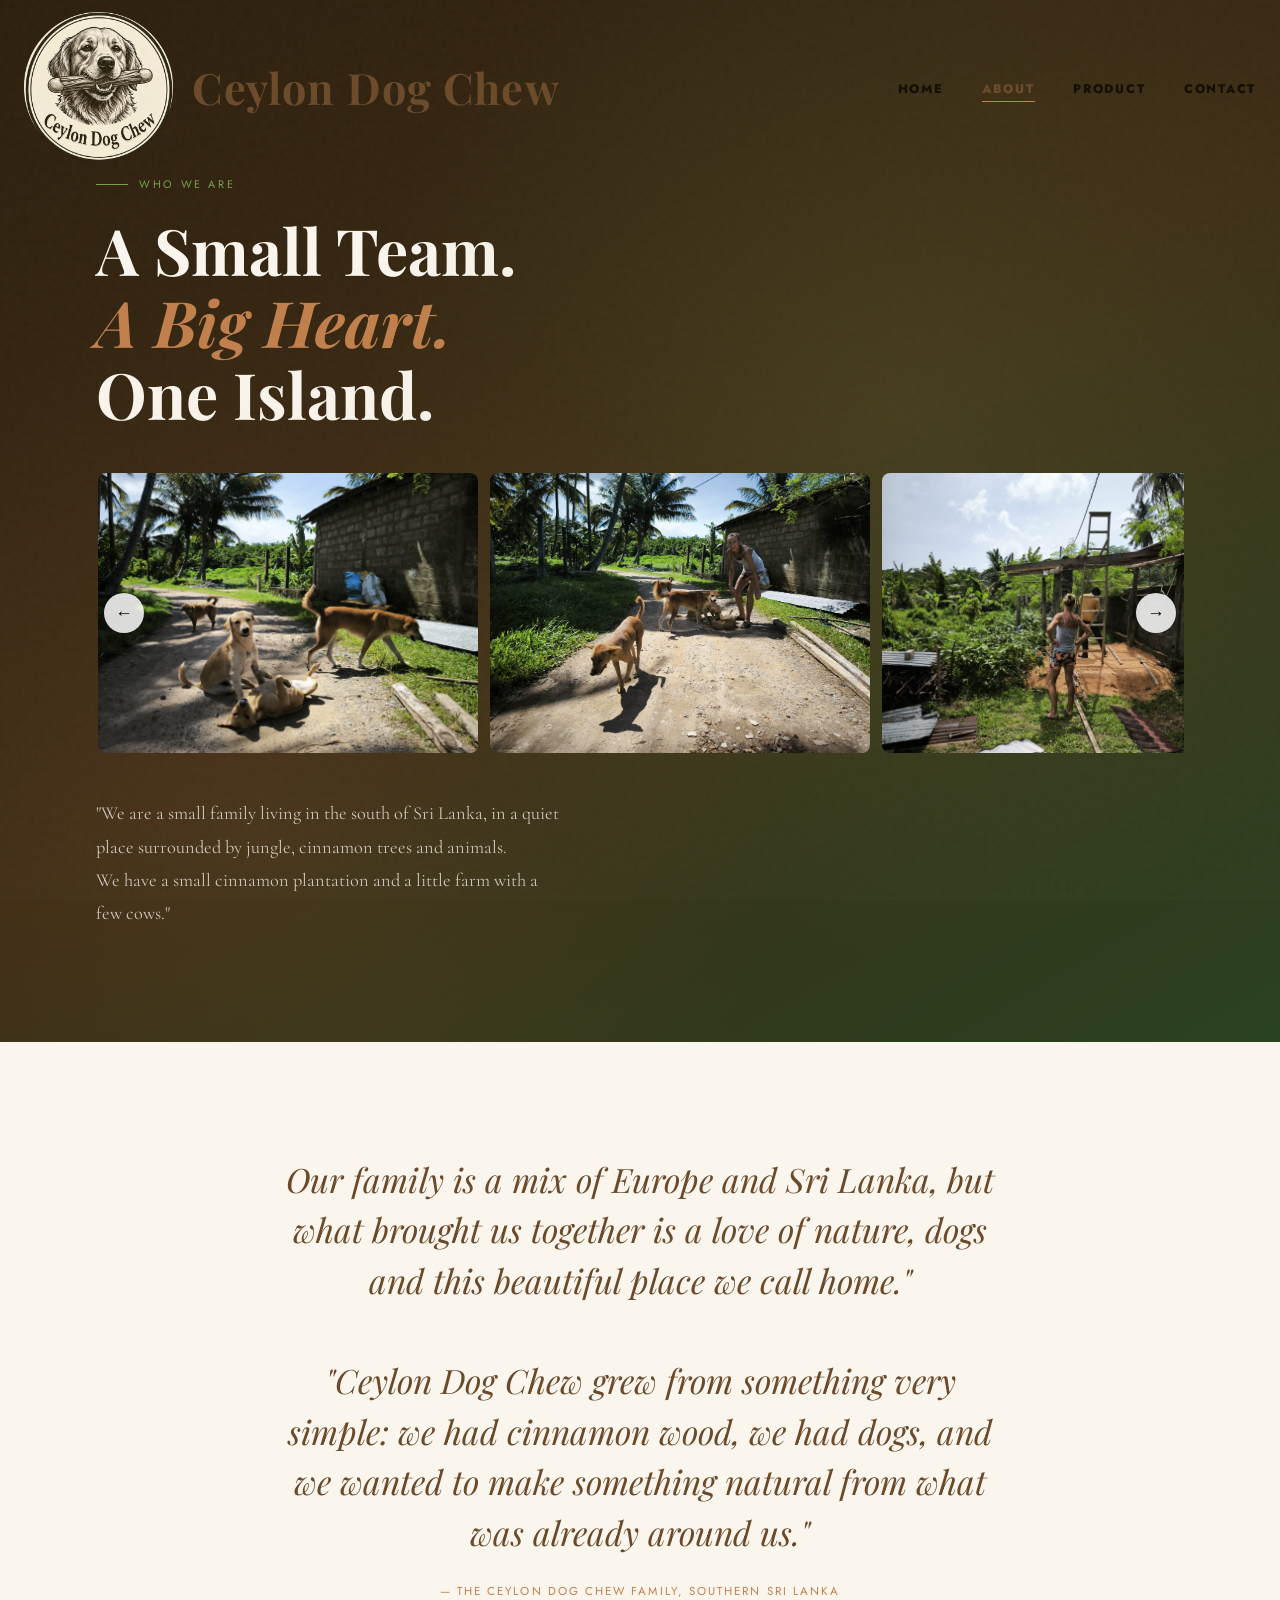
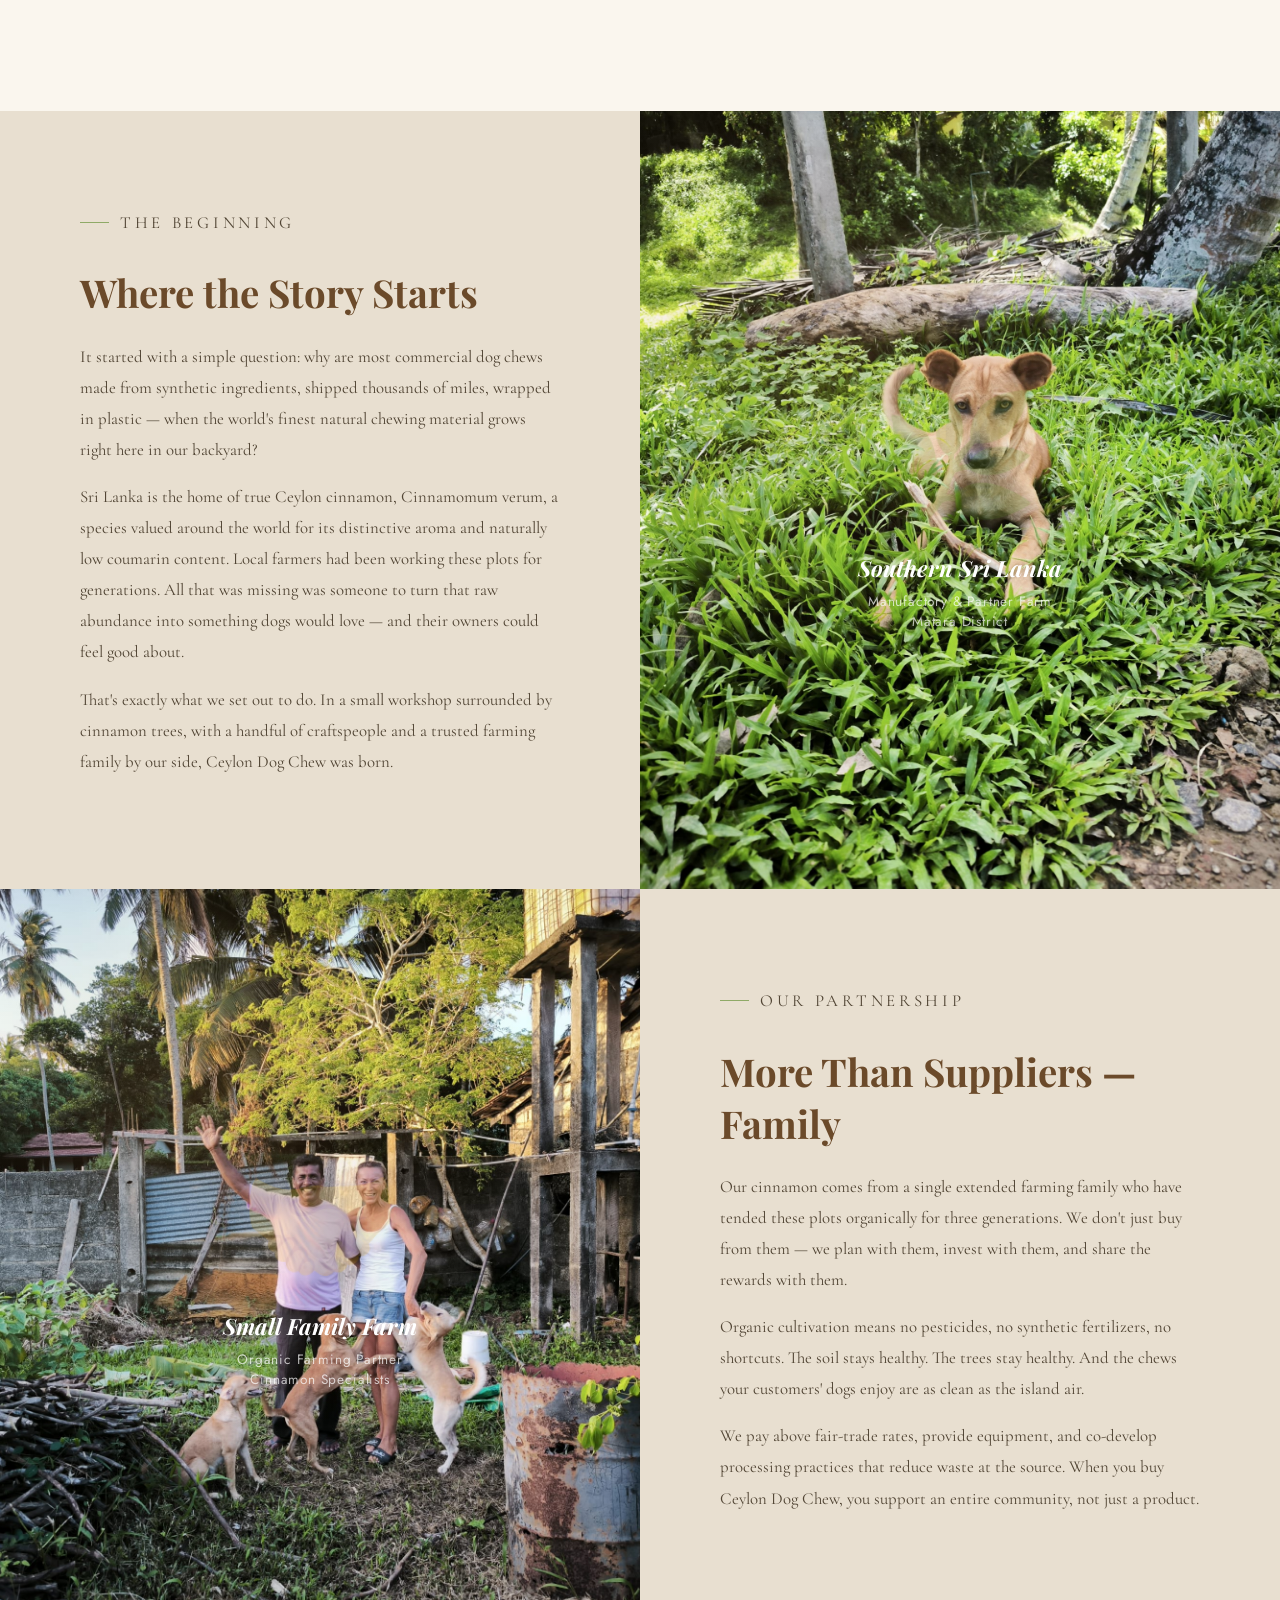
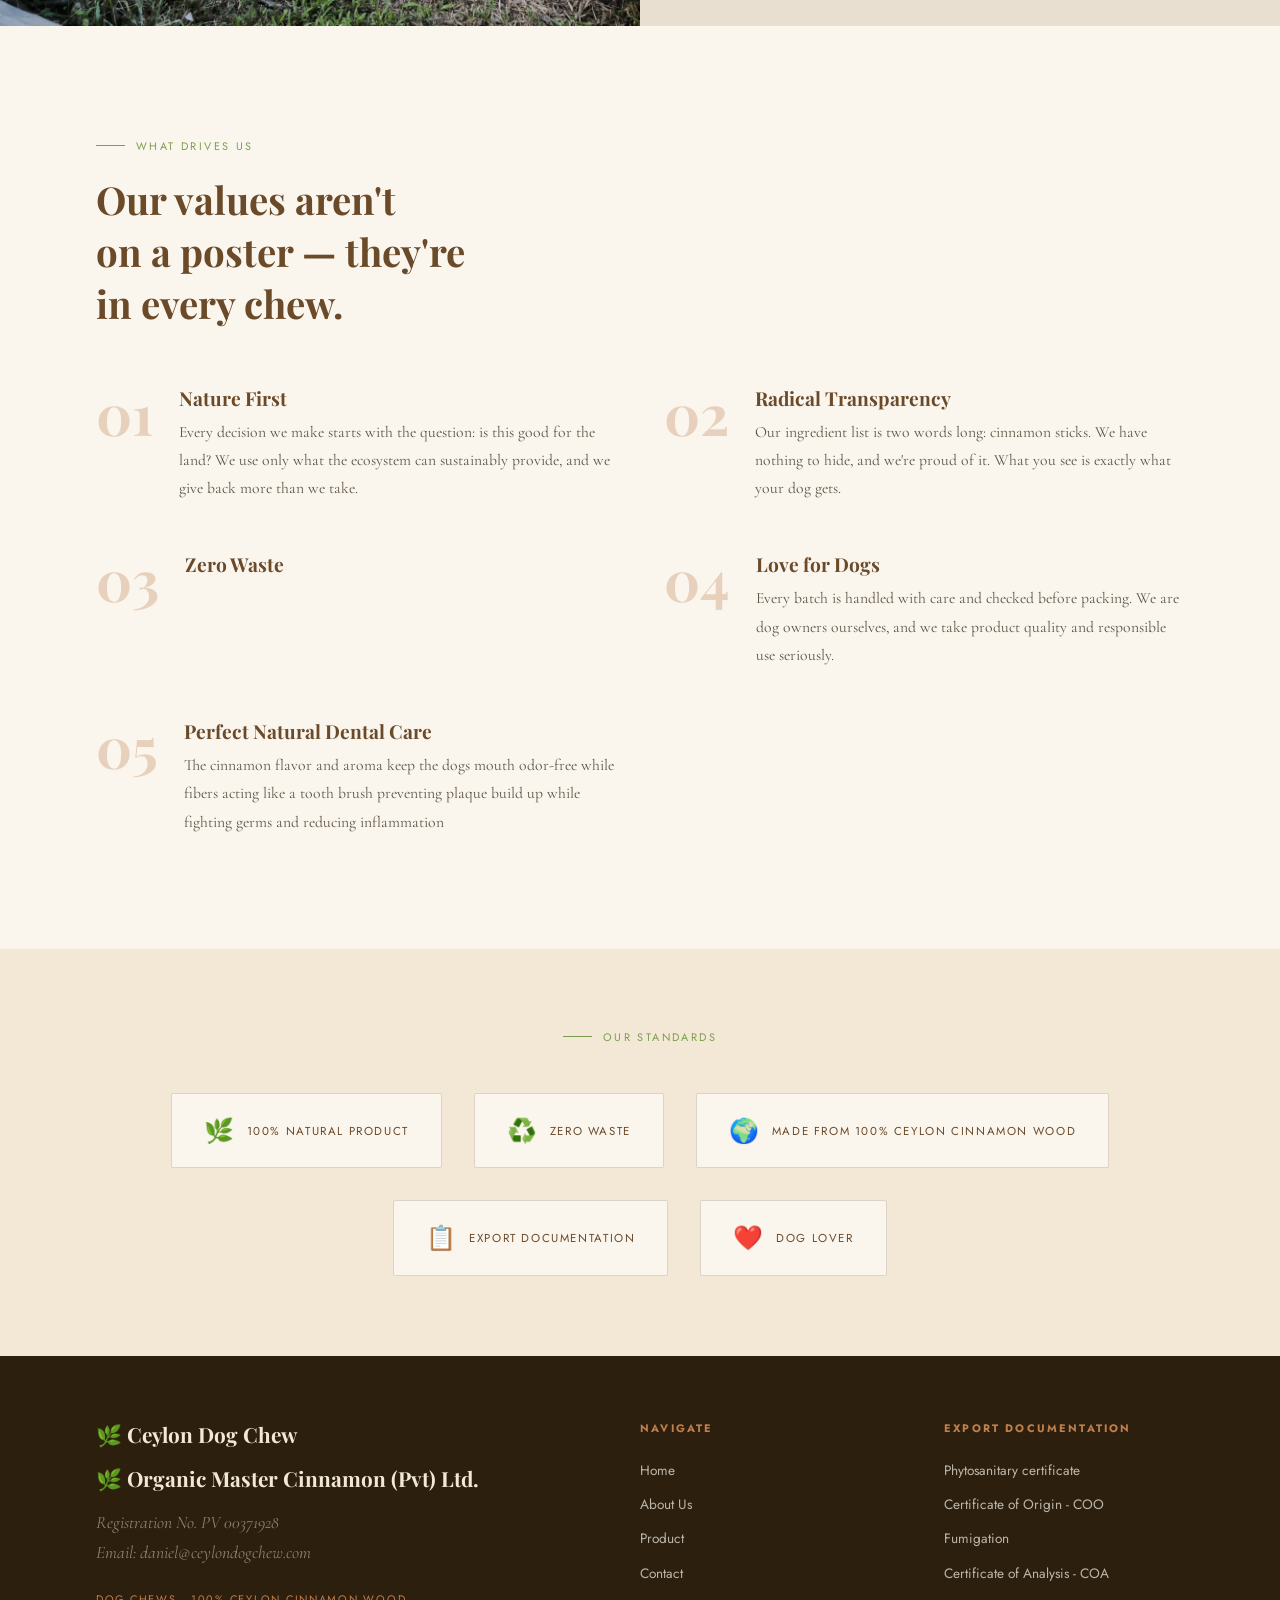
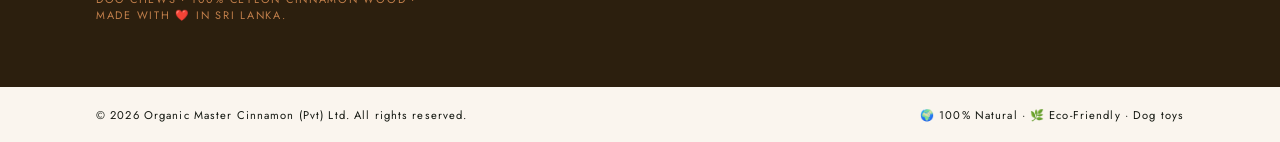
==== commit bbe2ac6c: "uprava" ====
--- a/about.html
+++ b/about.html
@@ -8,7 +8,7 @@
   <link rel="icon" type="image/x-icon" href="/assets/dog_white_icon_96.png">
   <link rel="preconnect" href="https://fonts.gstatic.com" crossorigin>
   <link href="https://fonts.googleapis.com/css2?family=Playfair+Display:ital,wght@0,400;0,700;1,400&family=Jost:wght@300;400;500&family=Cormorant+Garamond:ital,wght@0,300;0,600;1,300&display=swap" rel="stylesheet">
-  <link rel="stylesheet" href="/css/styles.css">
+  <link rel="stylesheet" href="css/styles.css">
 </head>
 <body>
 
@@ -19,7 +19,7 @@
   <div class="nav-logo">
     <a href="index.html" class="nav-link" data-page="home"><img src="/assets/logo_small.png" alt="Ceylon Dog Chew Logo" class="logo-img"/></a>
     <span class="leaf-icon"></span>
-   🌿 Ceylon Dog Chew 🌿 
+    <h2>Ceylon Dog Chew</h2>
   </div>
   <ul class="nav-links">
     <li><a href="index.html" class="nav-link" data-page="home">Home</a></li>
@@ -63,13 +63,15 @@
     <button class="strip-btn strip-next" aria-label="Next">&#8594;</button>
   </div>
 
-  <p class="about-hero-sub">Ceylon Dog Chew is a family-run manufactory in southern Sri Lanka — a partnership between passionate makers and the land that gives us everything we need.</p>
+  <p class="about-hero-sub">"We are a small family living in the south of Sri Lanka, in a quiet place surrounded by jungle, cinnamon trees and animals. </br>We have a small cinnamon plantation and a little farm with a few cows."</p>
   </section>
 
   <!-- Manifesto -->
   <div class="manifesto">
     <blockquote>
-      "We believe the best things come from the earth, made slowly, with care — and that dogs deserve nothing less than what nature intended."
+      <p>Our family is a mix of Europe and Sri Lanka, but what brought us together is a love of nature, dogs and this beautiful place we call home."</p>
+      <br>
+      <p>"Ceylon Dog Chew grew from something very simple: we had cinnamon wood, we had dogs, and we wanted to make something natural from what was already around us."</p>
     </blockquote>
     <cite>— The Ceylon Dog Chew Family, Southern Sri Lanka</cite>
   </div>
@@ -80,7 +82,7 @@
       <p class="section-label">The Beginning</p>
       <h2>Where the Story Starts</h2>
       <p>It started with a simple question: why are most commercial dog chews made from synthetic ingredients, shipped thousands of miles, wrapped in plastic — when the world's finest natural chewing material grows right here in our backyard?</p>
-      <p>Sri Lanka's cinnamon belt produces the purest Cinnamomum verum on earth. Local farmers had been working these plots for generations. All that was missing was someone to turn that raw abundance into something dogs would love — and their owners could feel good about.</p>
+      <p>Sri Lanka is the home of true Ceylon cinnamon, Cinnamomum verum, a species valued around the world for its distinctive aroma and naturally low coumarin content. Local farmers had been working these plots for generations. All that was missing was someone to turn that raw abundance into something dogs would love — and their owners could feel good about.</p>
       <p>That's exactly what we set out to do. In a small workshop surrounded by cinnamon trees, with a handful of craftspeople and a trusted farming family by our side, Ceylon Dog Chew was born.</p>
     </div>
     <div class="about-visual" style="background: url('/assets/roco2.jpeg') no-repeat center center; background-size: cover;">
@@ -144,7 +146,7 @@
         <div class="value-num">04</div>
         <div class="value-card-content">
           <h3>Love for Dogs</h3>
-          <p>Behind every batch is genuine affection for dogs. We test with local village dogs, consult Sri Lankan vets, and wouldn't sell anything we wouldn't give to our own animals.</p>
+          <p>Every batch is handled with care and checked before packing. We are dog owners ourselves, and we take product quality and responsible use seriously.</p>
         </div>
       </div>
       <div class="value-card reveal reveal-delay-3">
@@ -162,12 +164,12 @@
     <p class="section-label" style="justify-content:center">Our Standards</p>
     <h2></h2>
     <div class="cert-badges"> 
-      <div class="cert-badge"><span class="cbig">🌿</span> 100% Natural</div>
+      <div class="cert-badge"><span class="cbig">🌿</span> 100% Natural Product</div>
       <div class="cert-badge"><span class="cbig">♻️</span> Zero Waste</div>
-      <div class="cert-badge"><span class="cbig">🐾</span> Pet-Safe Verified</div>
-      <div class="cert-badge"><span class="cbig">🌍</span> 100% Sustainable</div>
+      <div class="cert-badge"><span class="cbig">🌍</span> Made from 100% Ceylon Cinnamon Wood</div>
       <div class="cert-badge"><span class="cbig">📋</span> Export Documentation</div>
       <div class="cert-badge"><span class="cbig">❤️</span> Dog lover</div>
+     <!-- <div class="cert-badge"><span class="cbig">🐾</span> Pet-Safe Verified</div>-->
     </div>
   </div>
 
@@ -178,9 +180,10 @@
 ============================================================ -->
 <footer>
   <div class="footer-brand">
-    <div class="footer-logo">🌿 Ceylon Dog Chew</div>
-    <div class="footer-tagline">Ceylon Wood Exports (Pvt) Ltd. Registration No. PV 00350390</br> Email: <a href="mailto:daniel@ceylondogchew.com" style="color:inherit; " onmouseover="this.style.color='#e0d8c2';" onmouseout="this.style.color='inherit';">daniel@ceylondogchew.com</a></div>
-    <div class="footer-origin">Southern Sri Lanka · Ceylon Cinnamon Tree · Made with ❤️ in Sri Lanka. </div>
+    <div class="footer-logo">🌿 Ceylon Dog Chew </div>
+    <div class="footer-logo">🌿 Organic Master Cinnamon (Pvt) Ltd. </div>
+    <div class="footer-tagline">Registration No. PV 00371928</br> Email: <a href="mailto:daniel@ceylondogchew.com" style="color:inherit; " onmouseover="this.style.color='#e0d8c2';" onmouseout="this.style.color='inherit';">daniel@ceylondogchew.com</a></div>
+    <div class="footer-origin">Dog Chews · 100% Ceylon Cinnamon Wood ·</br> Made with ❤️ in Sri Lanka. </div>
   </div>
   <div class="footer-col">
     <h4>Navigate</h4>
@@ -192,7 +195,7 @@
     </ul>
   </div>
   <div class="footer-col">
-    <h4>Export Certifications</h4>
+    <h4>Export Documentation</h4>
     <ul>
       <li><a href="#" class="nav-link" data-page="contact">Phytosanitary certificate</a></li>
       <li><a href="" class="nav-link" data-page="contact">Certificate of Origin - COO</a></li>
@@ -202,13 +205,12 @@
   </div>
 </footer>
 <div class="footer-bottom">
-  <span>© 2025 Ceylon Wood Exports (Pvt) Ltd. All rights reserved. </span>
-  <span>🤲 Handcrafted · 🌿 Eco-Certified · ♻️ Zero Waste</span>
+  <span>© 2026 Organic Master Cinnamon (Pvt) Ltd. All rights reserved. </span>
+  <span>🌍 100% Natural · 🌿 Eco-Friendly ·  Dog toys</span>
 </div>
 
-
   <!-- JS -->
-  <script src="/js/main.js"></script>
+  <script src="js/main.js"></script>
 
 </body>
 </html>
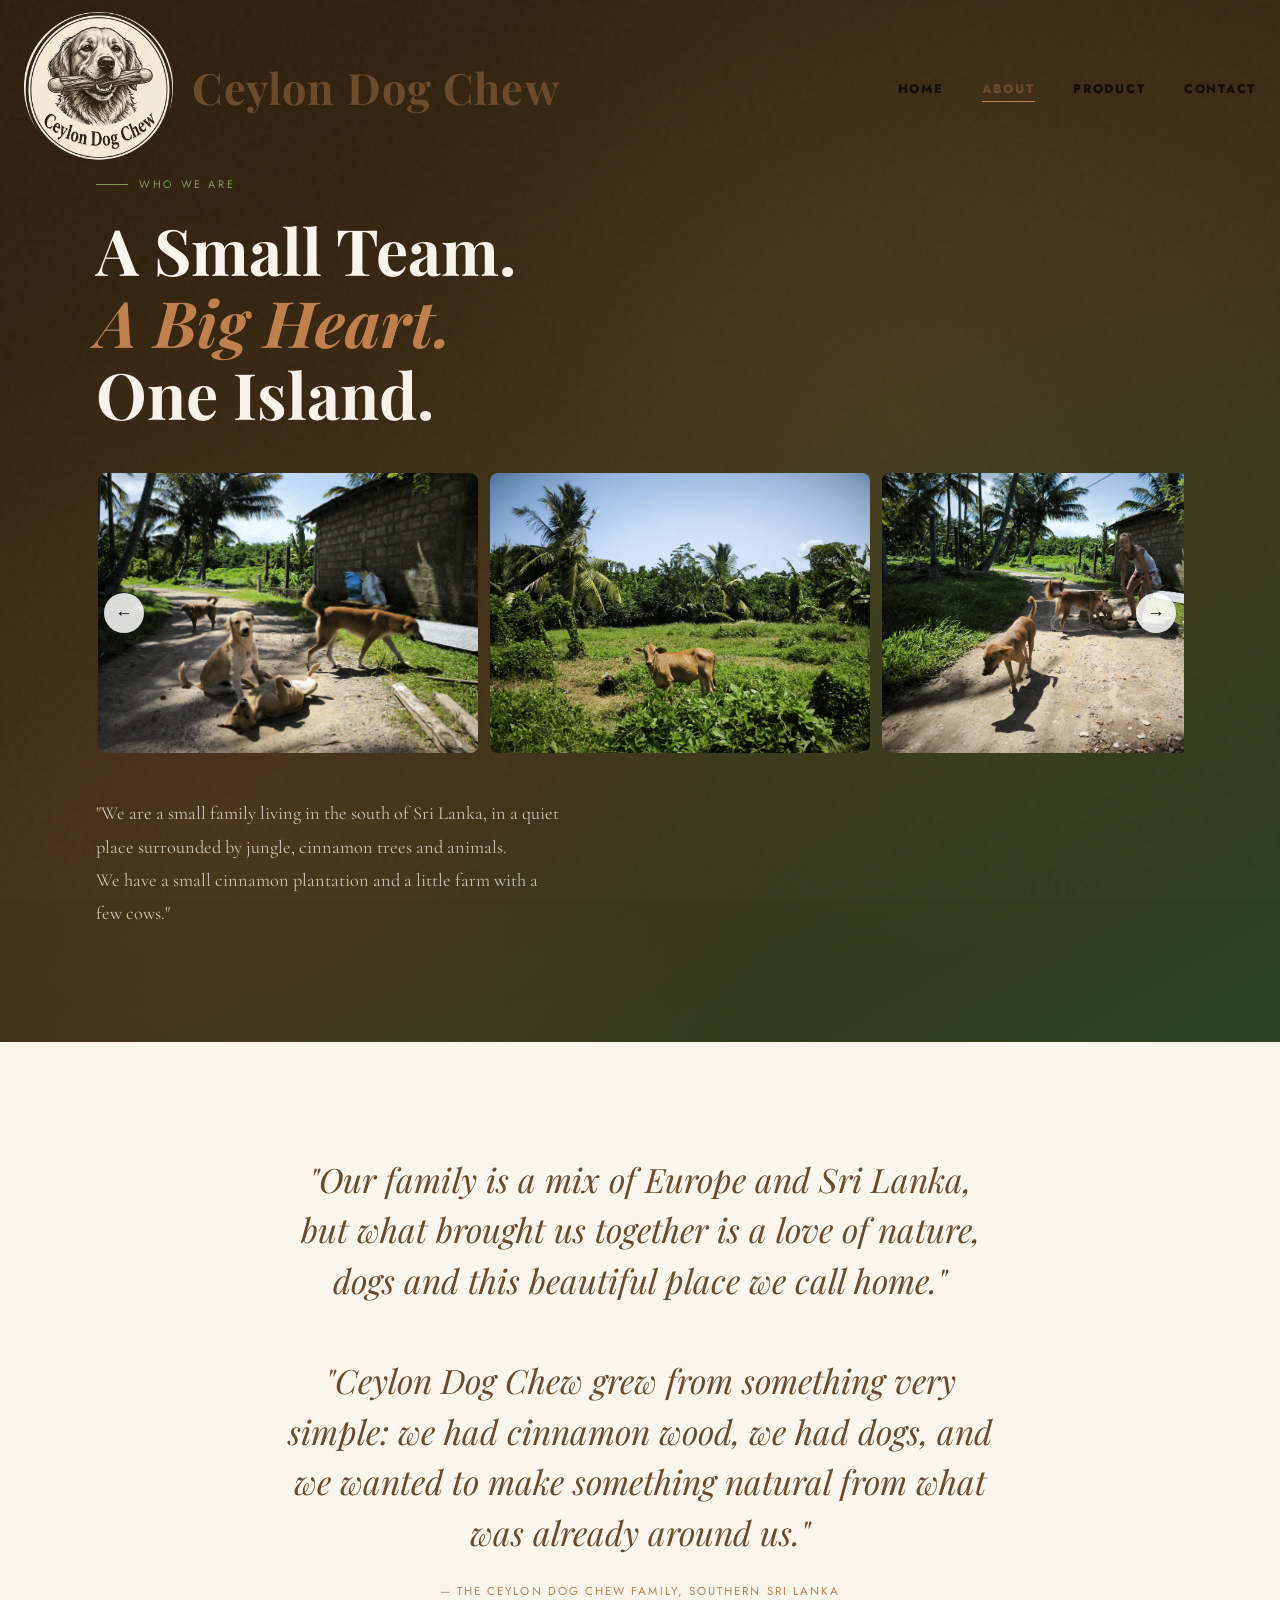
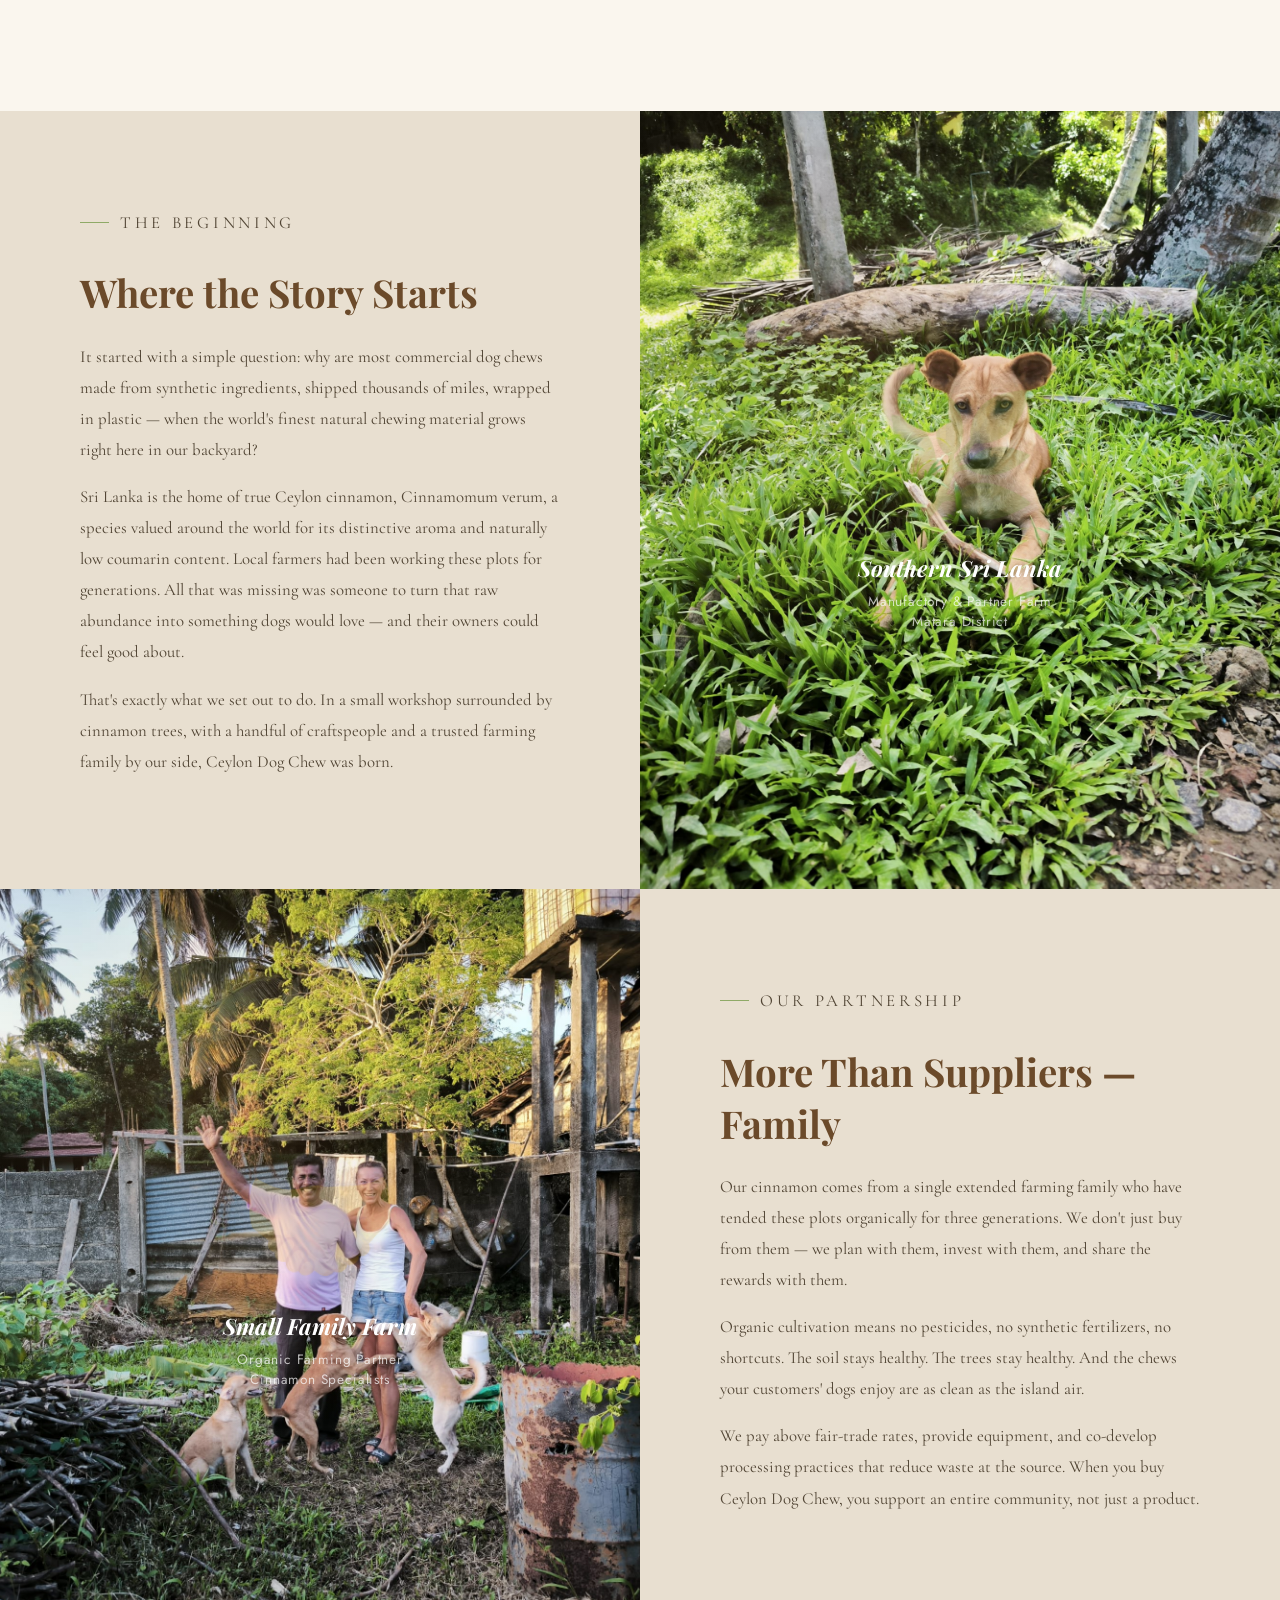
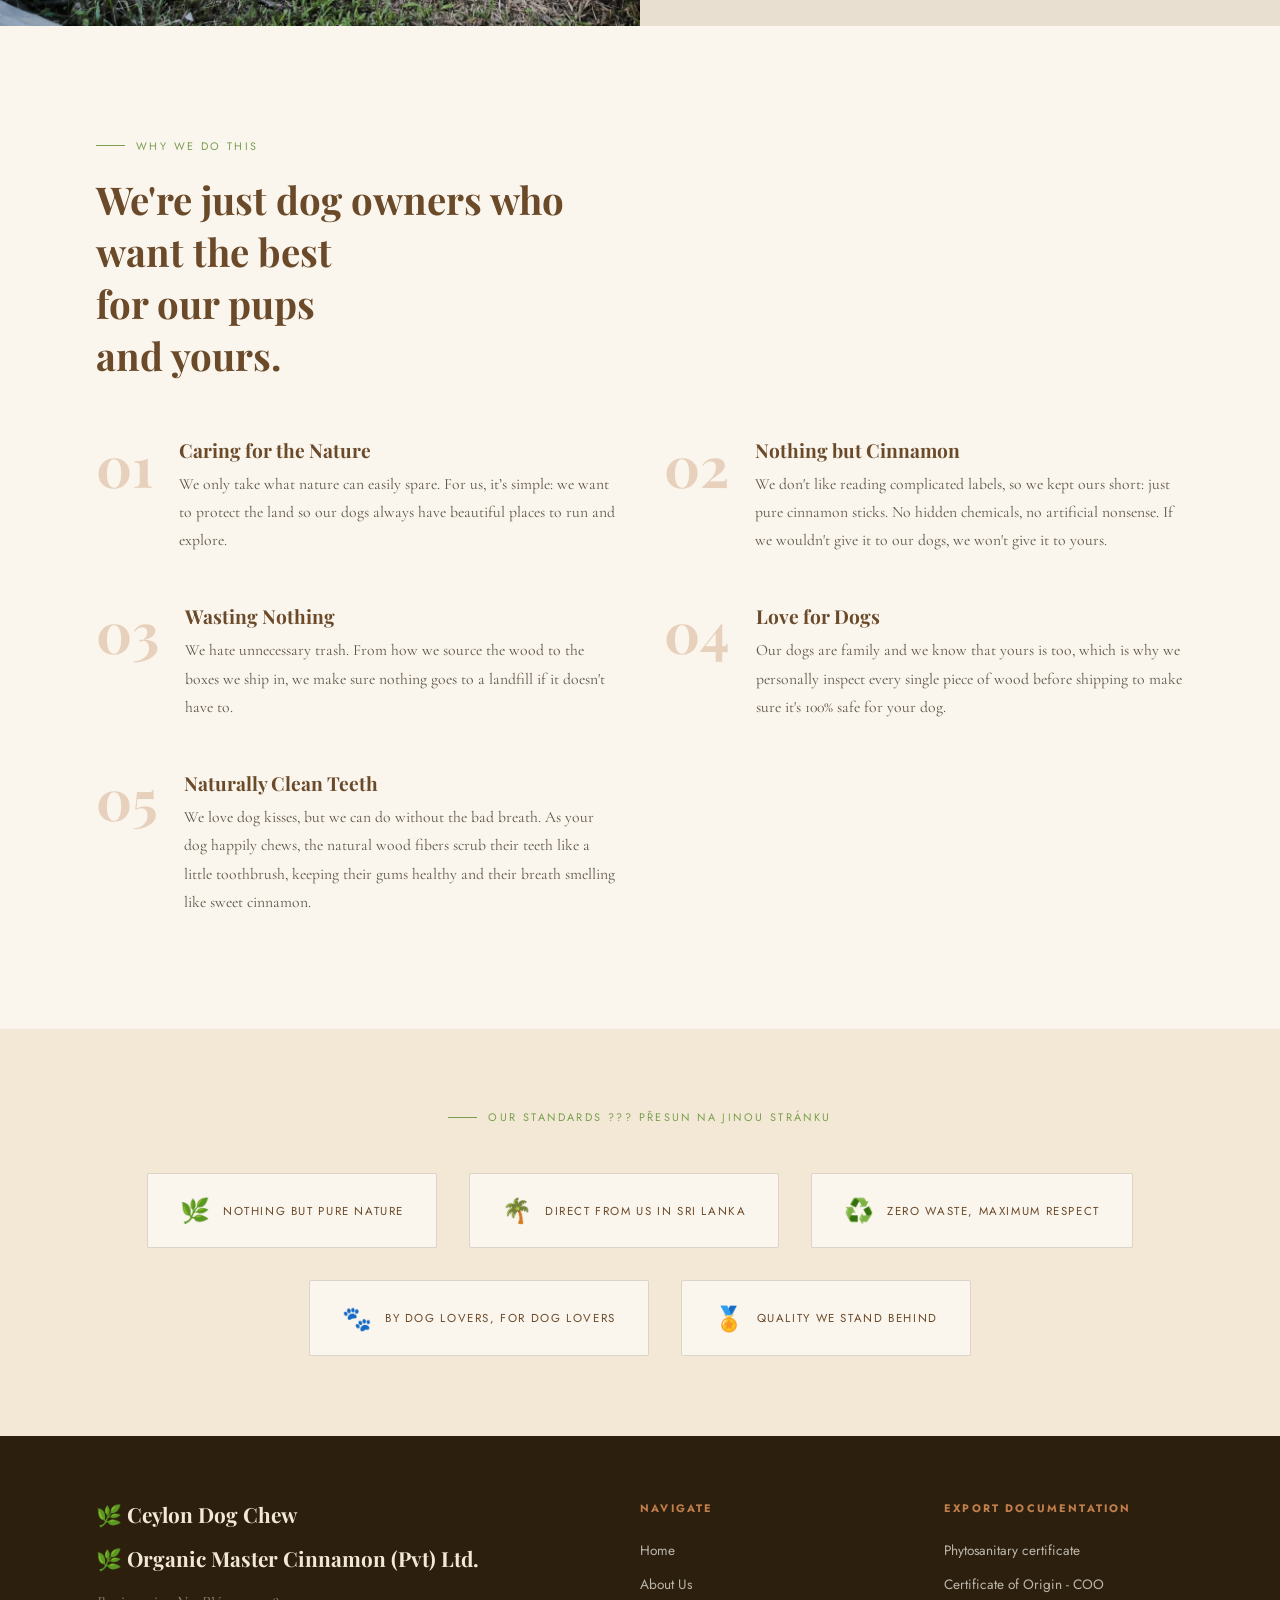
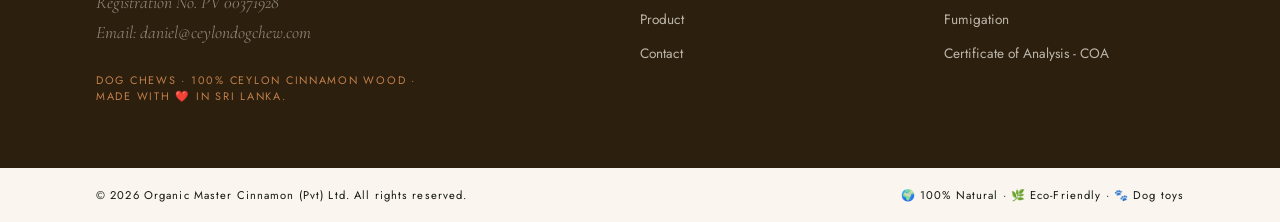
==== commit a61881f9: "oprava" ====
--- a/about.html
+++ b/about.html
@@ -54,11 +54,12 @@
   <div class="about-photo-strip">
     <button class="strip-btn strip-prev" aria-label="Previous">&#8592;</button>
     <div class="strip-track">
-      <img src="/assets/dogs_road_play.jpeg"    alt="Dog playing on the road"        class="strip-img">
-      <img src="/assets/dog_marcelka.jpeg"       alt="Dog on the road with a lady"    class="strip-img">
-      <img src="/assets/building_Marcelka.jpeg"  alt="Construction in progress"       class="strip-img">
-      <img src="/assets/sleep_dogs.jpeg"         alt="Sleeping dogs"                  class="strip-img">
-      <img src="/assets/building1.jpeg"          alt="Building in the jungle"         class="strip-img">
+      <img src="/assets/dogs_road_play.jpeg" alt="Dog playing on the road" class="strip-img">
+      <img src="/assets/krava.jpeg" alt="cow in our place" class="strip-img">
+      <img src="/assets/dog_marcelka.jpeg" alt="Dog on the road with a lady" class="strip-img">
+      <img src="/assets/building_Marcelka.jpeg" alt="Construction in progress" class="strip-img">
+      <img src="/assets/sleep_dogs.jpeg" alt="Sleeping dogs" class="strip-img">
+      <img src="/assets/building1.jpeg" alt="Building in the jungle" class="strip-img">
     </div>
     <button class="strip-btn strip-next" aria-label="Next">&#8594;</button>
   </div>
@@ -69,7 +70,7 @@
   <!-- Manifesto -->
   <div class="manifesto">
     <blockquote>
-      <p>Our family is a mix of Europe and Sri Lanka, but what brought us together is a love of nature, dogs and this beautiful place we call home."</p>
+      <p>"Our family is a mix of Europe and Sri Lanka, but what brought us together is a love of nature, dogs and this beautiful place we call home."</p>
       <br>
       <p>"Ceylon Dog Chew grew from something very simple: we had cinnamon wood, we had dogs, and we wanted to make something natural from what was already around us."</p>
     </blockquote>
@@ -118,42 +119,42 @@
 
   <!-- Values -->
   <section class="about-values">
-    <p class="section-label reveal">What Drives Us</p>
-    <h2 class="reveal">Our values aren't<br>on a poster — they're<br>in every chew.</h2>
+    <p class="section-label reveal">Why We Do This</p>
+    <h2 class="reveal">We're just dog owners who want the best<br>for our pups<br>and yours.</h2>
     <div class="values-grid">
       <div class="value-card reveal">
         <div class="value-num">01</div>
         <div class="value-card-content">
-          <h3>Nature First</h3>
-          <p>Every decision we make starts with the question: is this good for the land? We use only what the ecosystem can sustainably provide, and we give back more than we take.</p>
+          <h3>Caring for the Nature</h3>
+          <p>We only take what nature can easily spare. For us, it’s simple: we want to protect the land so our dogs always have beautiful places to run and explore.</p>
         </div>
       </div>
       <div class="value-card reveal reveal-delay-1">
         <div class="value-num">02</div>
         <div class="value-card-content">
-          <h3>Radical Transparency</h3>
-          <p>Our ingredient list is two words long: cinnamon sticks. We have nothing to hide, and we're proud of it. What you see is exactly what your dog gets.</p>
+          <h3>Nothing but Cinnamon</h3>
+          <p>We don't like reading complicated labels, so we kept ours short: just pure cinnamon sticks. No hidden chemicals, no artificial nonsense. If we wouldn't give it to our dogs, we won't give it to yours.</p>
         </div>
       </div>
       <div class="value-card reveal reveal-delay-2">
         <div class="value-num">03</div>
         <div class="value-card-content">
-          <h3>Zero Waste</h3>
-          <p></p>
+          <h3>Wasting Nothing</h3>
+          <p>We hate unnecessary trash. From how we source the wood to the boxes we ship in, we make sure nothing goes to a landfill if it doesn't have to.</p>
         </div>
       </div>
       <div class="value-card reveal reveal-delay-3">
         <div class="value-num">04</div>
         <div class="value-card-content">
           <h3>Love for Dogs</h3>
-          <p>Every batch is handled with care and checked before packing. We are dog owners ourselves, and we take product quality and responsible use seriously.</p>
+          <p>Our dogs are family and we know that yours is too, which is why we personally inspect every single piece of wood before shipping to make sure it's 100% safe for your dog.</p>
         </div>
       </div>
       <div class="value-card reveal reveal-delay-3">
         <div class="value-num">05</div>
         <div class="value-card-content">
-          <h3>Perfect Natural Dental Care</h3>
-          <p>The cinnamon flavor and aroma keep the dogs mouth odor-free while fibers acting like a tooth brush preventing plaque build up while fighting germs and reducing inflammation</p>
+          <h3>Naturally Clean Teeth</h3>
+          <p>We love dog kisses, but we can do without the bad breath. As your dog happily chews, the natural wood fibers scrub their teeth like a little toothbrush, keeping their gums healthy and their breath smelling like sweet cinnamon.</p>
         </div>
       </div>
     </div>
@@ -161,14 +162,14 @@
 
   <!-- Certifications -->
   <div class="certifications reveal">
-    <p class="section-label" style="justify-content:center">Our Standards</p>
+    <p class="section-label" style="justify-content:center">Our Standards ??? přesun na jinou stránku</p>
     <h2></h2>
     <div class="cert-badges"> 
-      <div class="cert-badge"><span class="cbig">🌿</span> 100% Natural Product</div>
-      <div class="cert-badge"><span class="cbig">♻️</span> Zero Waste</div>
-      <div class="cert-badge"><span class="cbig">🌍</span> Made from 100% Ceylon Cinnamon Wood</div>
-      <div class="cert-badge"><span class="cbig">📋</span> Export Documentation</div>
-      <div class="cert-badge"><span class="cbig">❤️</span> Dog lover</div>
+      <div class="cert-badge"><span class="cbig">🌿</span>Nothing But Pure Nature</div>
+      <div class="cert-badge"><span class="cbig">🌴</span>Direct From Us in Sri Lanka</div>
+      <div class="cert-badge"><span class="cbig">♻️</span>Zero Waste, Maximum Respect</div>
+      <div class="cert-badge"><span class="cbig">🐾</span>By Dog Lovers, For Dog Lovers</div>
+      <div class="cert-badge"><span class="cbig">🏅</span>Quality We Stand Behind</div>
      <!-- <div class="cert-badge"><span class="cbig">🐾</span> Pet-Safe Verified</div>-->
     </div>
   </div>
@@ -206,7 +207,7 @@
 </footer>
 <div class="footer-bottom">
   <span>© 2026 Organic Master Cinnamon (Pvt) Ltd. All rights reserved. </span>
-  <span>🌍 100% Natural · 🌿 Eco-Friendly ·  Dog toys</span>
+  <span>🌍 100% Natural · 🌿 Eco-Friendly · 🐾 Dog toys</span>
 </div>
 
   <!-- JS -->
--- a/css/styles.css
+++ b/css/styles.css
@@ -118,6 +118,15 @@
 
 /* =========================================================
    BUTTONS
+.btn::before {
+  content: '';
+  position: absolute; inset: 0;
+  background: currentColor;
+  transform: translateY(101%);
+  transition: transform .4s var(--ease-smooth);
+}
+.btn span { position: relative; z-index: 1; }
+.btn:hover::before { transform: translateY(0); }
 ========================================================= */
 .btn {
   display: inline-block;
@@ -129,21 +138,15 @@
   cursor: pointer; transition: var(--transition);
   position: relative; overflow: hidden;
 }
-.btn::before {
-  content: '';
-  position: absolute; inset: 0;
-  background: currentColor;
-  transform: translateY(101%);
-  transition: transform .4s var(--ease-smooth);
-}
-.btn span { position: relative; z-index: 1; }
-.btn:hover::before { transform: translateY(0); }
+
 .btn-bark { color: var(--bark); }
-.btn-bark:hover { color: var(--cream); }
+.btn-bark:hover { color: var(--clay); }
 .btn-white { color: var(--white); }
 .btn-white:hover { color: var(--bark); }
 .btn-moss { color: var(--moss); }
 .btn-moss:hover { color: var(--white); }
+.btn-clay { color: var(--clay); }
+.btn-clay:hover { color: var(--white); }
 
 /* =========================================================
    ██  HOME PAGE
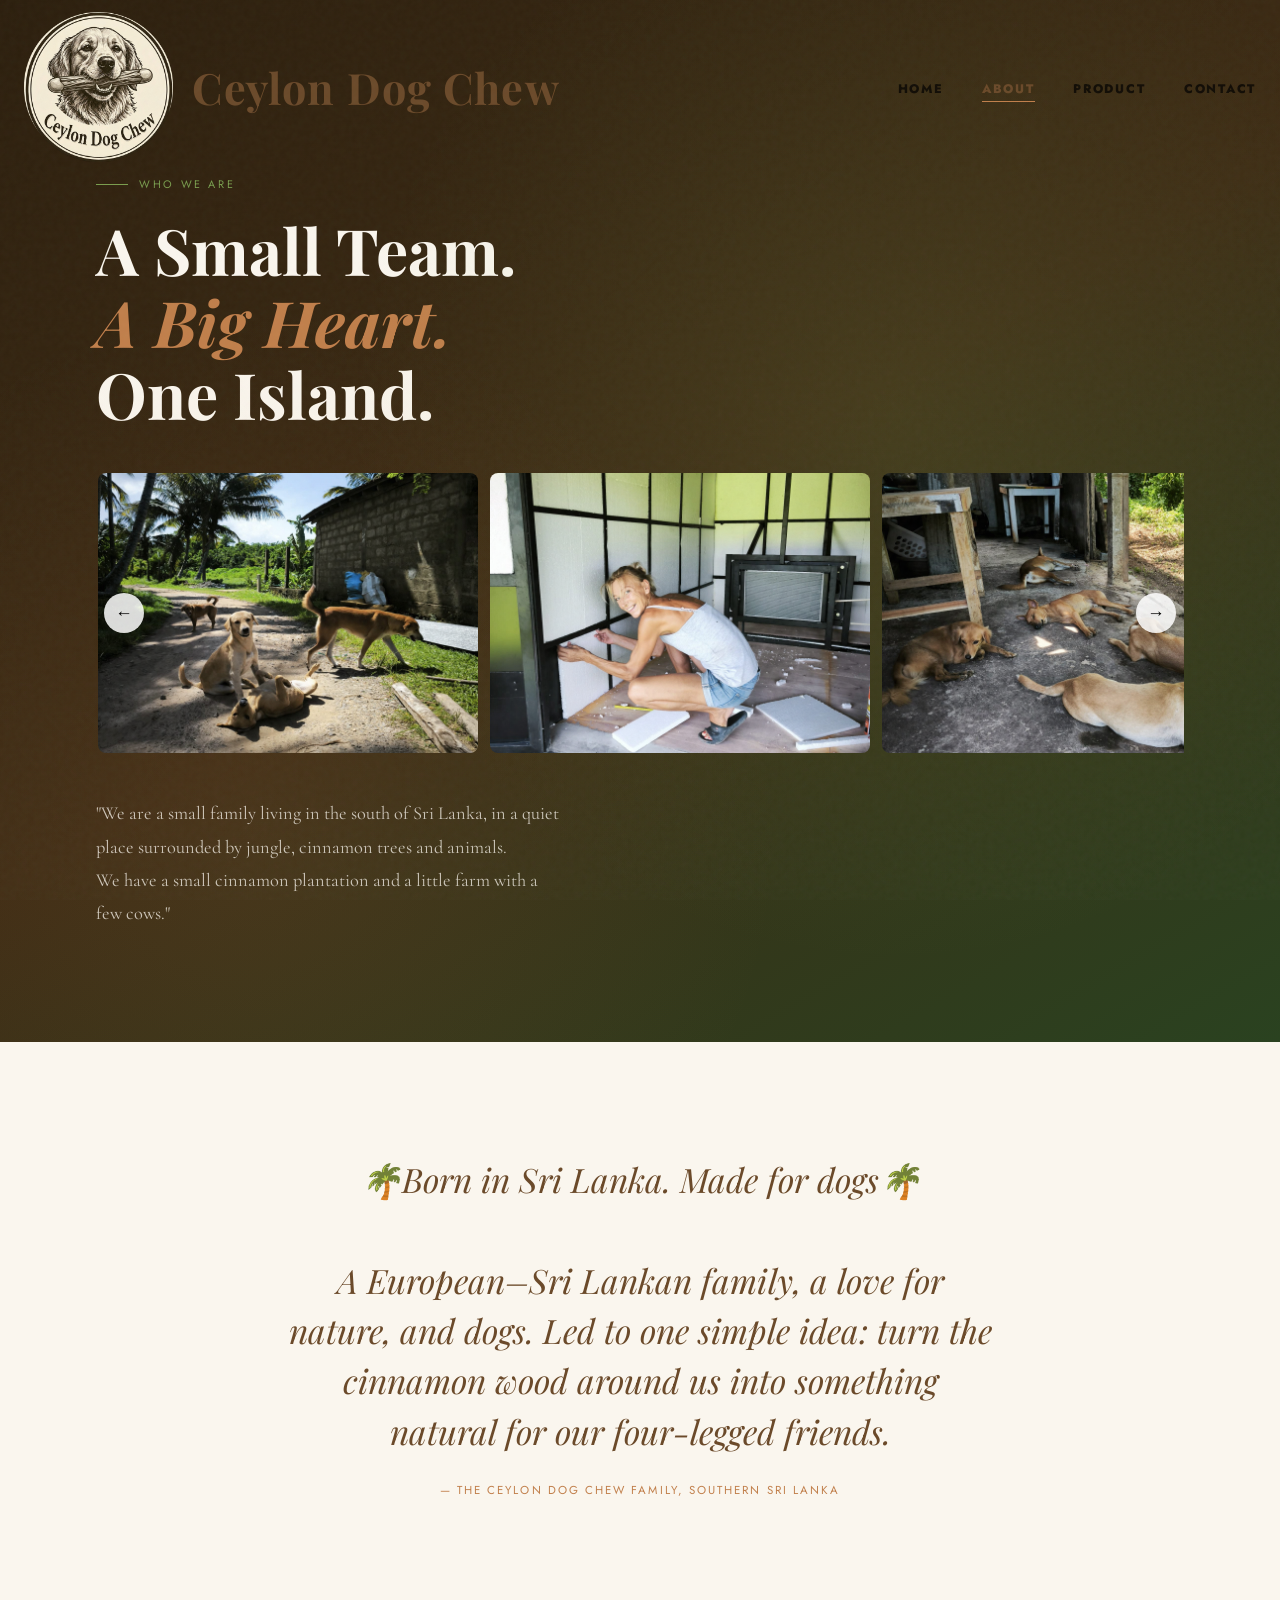
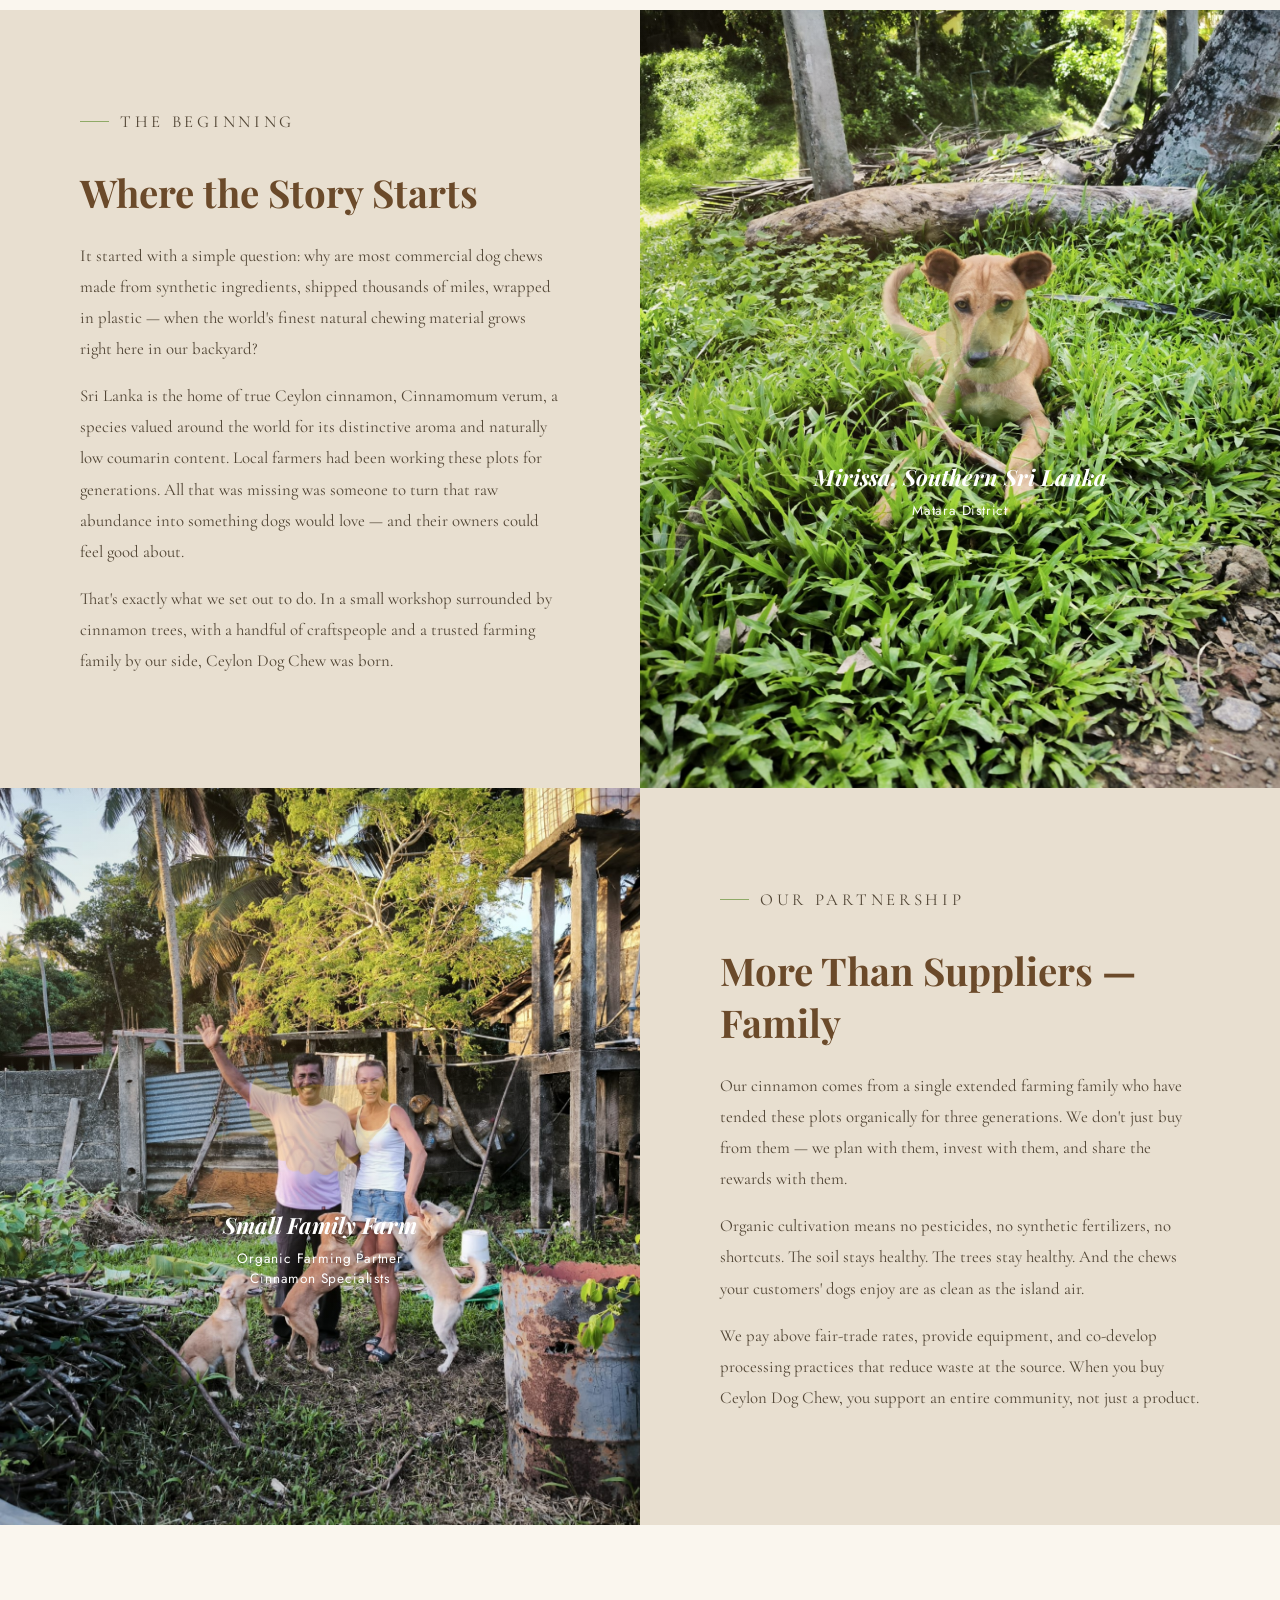
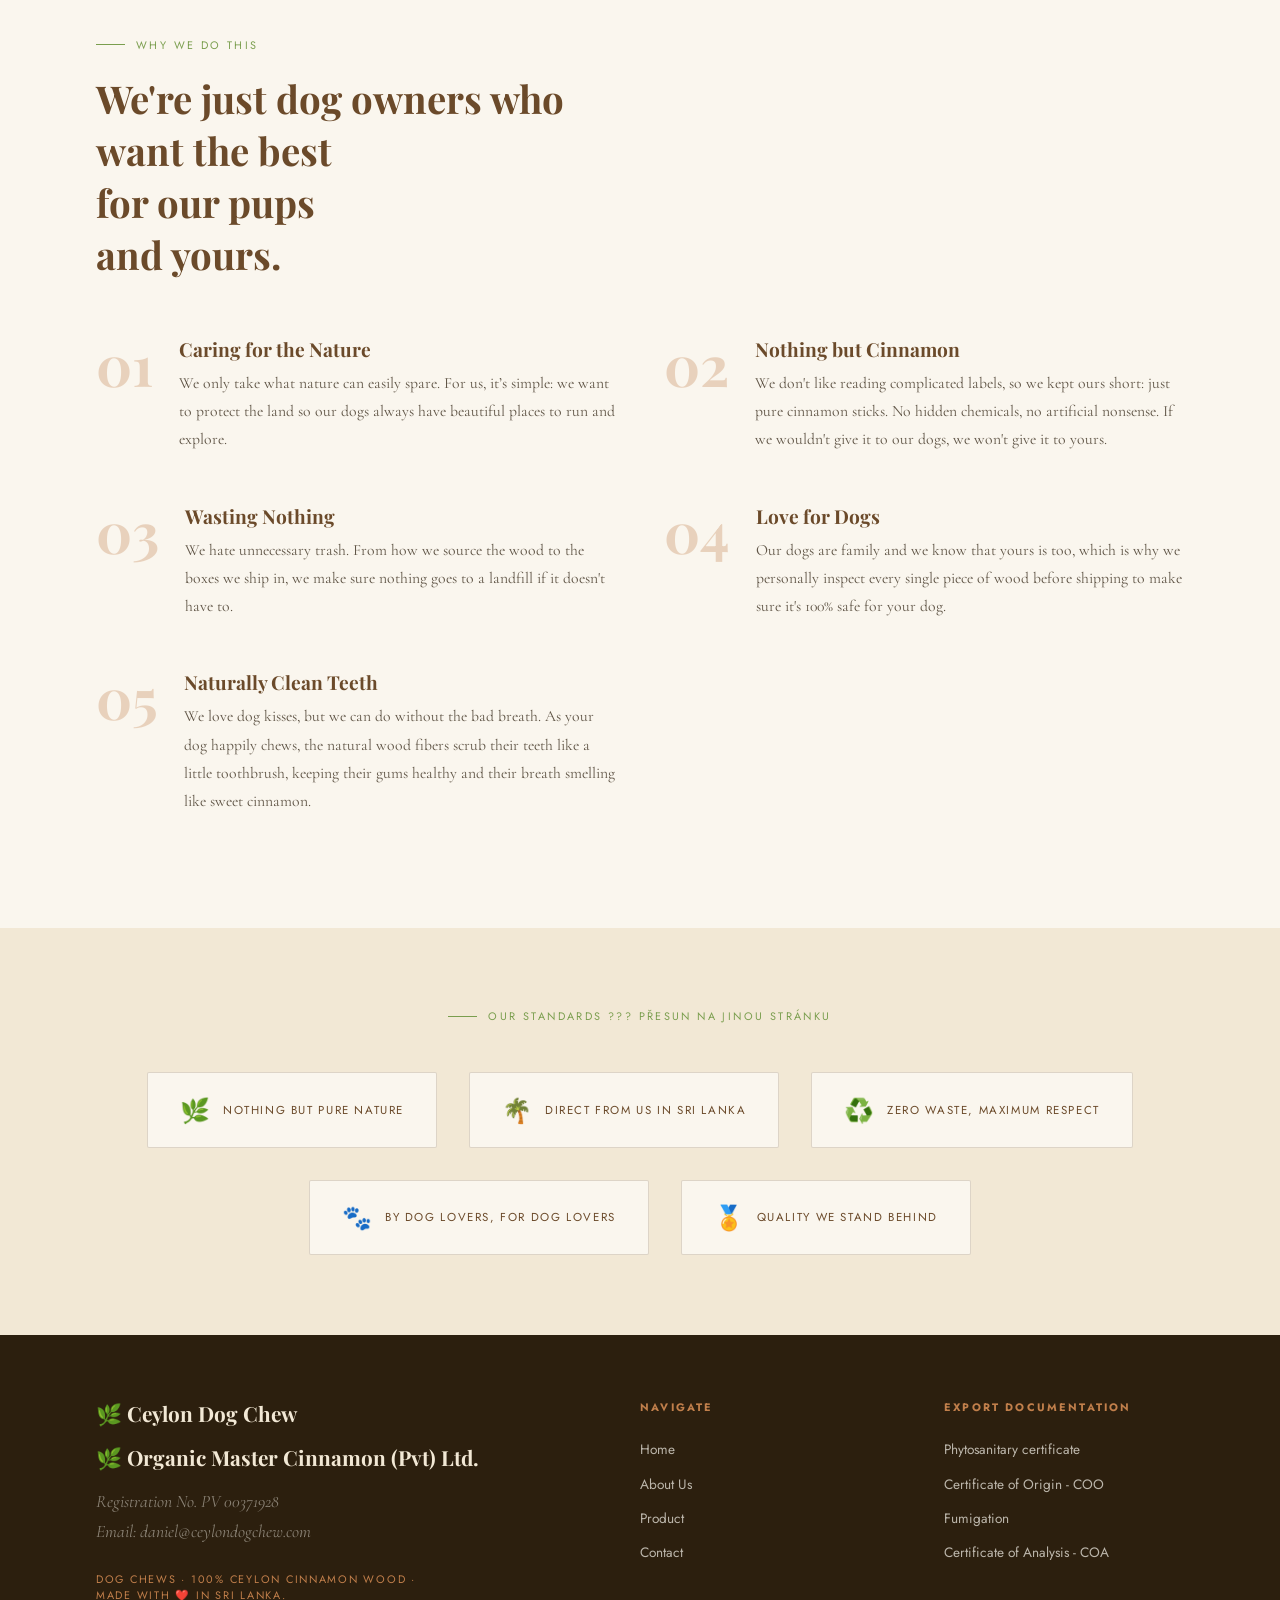
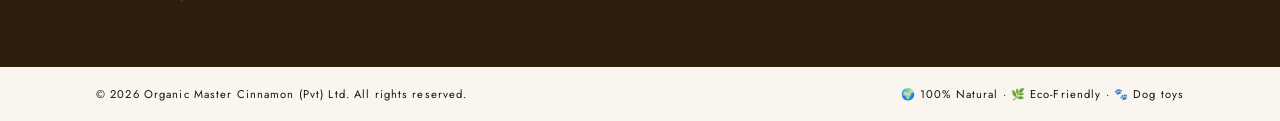
==== commit 87e13b3c: "contact + product" ====
--- a/about.html
+++ b/about.html
@@ -55,11 +55,13 @@
     <button class="strip-btn strip-prev" aria-label="Previous">&#8592;</button>
     <div class="strip-track">
       <img src="/assets/dogs_road_play.jpeg" alt="Dog playing on the road" class="strip-img">
+      <img src="/assets/Marcelka_drying room.jpeg" alt="Marcela working in the drying room" class="strip-img">
+      <img src="/assets/sleep_dogs.jpeg" alt="Sleeping dogs" class="strip-img">
+      <img src="/assets/daniel_drying room.jpeg" alt="Daniel cleaning the drying room" class="strip-img">
+      <img src="/assets/dog_marcelka.jpeg" alt="Dog on the road with a lady" class="strip-img">
+      <img src="/assets/drying_rack.jpeg" alt="Cinnamon drying rack" class="strip-img">
       <img src="/assets/krava.jpeg" alt="cow in our place" class="strip-img">
-      <img src="/assets/dog_marcelka.jpeg" alt="Dog on the road with a lady" class="strip-img">
-      <img src="/assets/building_Marcelka.jpeg" alt="Construction in progress" class="strip-img">
-      <img src="/assets/sleep_dogs.jpeg" alt="Sleeping dogs" class="strip-img">
-      <img src="/assets/building1.jpeg" alt="Building in the jungle" class="strip-img">
+      <img src="/assets/dogs_sleeping2.jpeg" alt="Dog chewing a cinnamon stick" class="strip-img">
     </div>
     <button class="strip-btn strip-next" aria-label="Next">&#8594;</button>
   </div>
@@ -70,9 +72,10 @@
   <!-- Manifesto -->
   <div class="manifesto">
     <blockquote>
-      <p>"Our family is a mix of Europe and Sri Lanka, but what brought us together is a love of nature, dogs and this beautiful place we call home."</p>
+      <p>🌴Born in Sri Lanka. Made for dogs🌴</p>
       <br>
-      <p>"Ceylon Dog Chew grew from something very simple: we had cinnamon wood, we had dogs, and we wanted to make something natural from what was already around us."</p>
+      <p>A European–Sri Lankan family, a love for nature, and dogs. Led to one simple idea:
+         turn the cinnamon wood around us into something natural for our four-legged friends.</p>
     </blockquote>
     <cite>— The Ceylon Dog Chew Family, Southern Sri Lanka</cite>
   </div>
@@ -90,8 +93,8 @@
       <div class="about-visual-pattern"></div>
       <div class="about-visual-inner">
         <div class="big-leaf">🌿</div>
-        <h3>Southern Sri Lanka</h3>
-        <p>Manufactory & Partner Farm<br>Matara District</p>
+        <h3>Mirissa, Southern Sri Lanka</h3>
+        <p>Matara District</p>
       </div>
     </div>
   </section>
--- a/css/styles.css
+++ b/css/styles.css
@@ -522,12 +522,12 @@
   position: relative; z-index: 2;
   padding: 3rem;
 }
-.about-visual-inner .big-leaf { font-size: 8rem; opacity: .18; }
+.about-visual-inner .big-leaf { font-size: 8rem; opacity: .25; }
 .about-visual-inner h3 {
   font-family: var(--ff-display); font-size: 1.4rem; font-style: italic;
   margin-bottom: .5rem;
 }
-.about-visual-inner p { font-size: .85rem; opacity: .7; letter-spacing: .06em; }
+.about-visual-inner p { font-size: .85rem; letter-spacing: .06em; }
 .about-visual-pattern {
   position: absolute; inset: 0;
   background-image: radial-gradient(circle at 30% 30%, rgba(193,127,75,.2) 0%, transparent 50%);
@@ -764,59 +764,15 @@
   position: relative; z-index: 2;
 }
 
-/* Contact body */
-.contact-body {
-  display: grid; grid-template-columns: 1fr 1fr;
-  background: var(--cream);
-}
-.contact-form-side {
-  padding: 6rem 5rem;
-  border-right: 1px solid rgba(107,74,42,.1);
-}
-.contact-form-side h2 {
-  font-family: var(--ff-display); font-size: 1.8rem; color: var(--bark);
-  margin: .6rem 0 2.5rem;
-}
-
-.form-group { margin-bottom: 1.8rem; }
-.form-group label {
-  display: block; font-size: .68rem; letter-spacing: .18em;
-  text-transform: uppercase; color: var(--earth); opacity: .6;
-  margin-bottom: .6rem;
-}
-.form-group input,
-.form-group select,
-.form-group textarea {
-  width: 100%;
-  background: transparent;
-  border: none; border-bottom: 1.5px solid rgba(107,74,42,.25);
-  padding: .8rem 0;
-  font-family: var(--ff-serif); font-size: 1rem;
-  color: var(--earth);
-  outline: none;
-  transition: border-color var(--transition);
-}
-.form-group input:focus,
-.form-group select:focus,
-.form-group textarea:focus {
-  border-bottom-color: var(--moss);
-}
-.form-group select { cursor: pointer; }
-.form-group textarea { resize: vertical; min-height: 120px; }
-.form-row { display: grid; grid-template-columns: 1fr 1fr; gap: 1.5rem; }
-.form-submit { margin-top: 2.5rem; }
-
-/* Contact info */
-.contact-info-side { padding: 6rem 5rem; }
-.contact-info-side h2 {
-  font-family: var(--ff-display); font-size: 1.8rem; color: var(--bark);
-  margin: .6rem 0 2.5rem;
-}
-.contact-item {
-  display: flex; gap: 1.2rem; align-items: flex-start;
-  margin-bottom: 2.5rem;
-}
-.contact-item-icon { font-size: 1.5rem; margin-top: .1rem; flex-shrink: 0; }
+/* Reach us */
+.reach-us { background: var(--cream); padding: 4rem 6rem 5rem; }
+.reach-us-grid {
+  display: grid; grid-template-columns: repeat(4, 1fr); gap: 1.5rem;
+}
+.reach-card { text-align: center; }
+.reach-card .feature-icon { margin-bottom: .9rem; }
+
+/* Contact info (label/value pairs, reused inside reach-cards) */
 .contact-item-label {
   font-size: .66rem; letter-spacing: .16em; text-transform: uppercase;
   color: var(--clay); margin-bottom: .3rem;
@@ -824,38 +780,52 @@
 .contact-item-value {
   font-family: var(--ff-serif); font-size: 1rem; color: var(--earth); line-height: 1.6;
 }
-.contact-item-value a { color: var(--moss); transition: var(--transition); }
-.contact-item-value a:hover { color: var(--bark); }
-
-.markets-box {
-  background: var(--sand); padding: 2.5rem;
-  margin-top: 2rem; border-left: 3px solid var(--leaf);
-}
-.markets-box h3 {
-  font-family: var(--ff-display); font-size: 1.1rem; color: var(--bark);
-  margin-bottom: 1rem; font-style: italic;
-}
-.market-flags {
-  display: flex; gap: 1rem; flex-wrap: wrap;
-}
-.market-flag {
-  display: flex; align-items: center; gap: .5rem;
-  font-size: .8rem; color: var(--earth); opacity: .8;
-}
-.market-flag .flag { font-size: 1.3rem; }
-
-/* Success message */
-.form-success {
-  display: none;
-  background: rgba(74,103,65,.1);
-  border: 1px solid var(--moss);
-  color: var(--moss);
-  padding: 1.2rem 1.5rem;
-  font-family: var(--ff-serif);
-  font-size: .95rem; line-height: 1.6;
-  margin-top: 1.5rem;
-}
-.form-success.show { display: block; }
+.contact-item-value a { color: black; transition: var(--transition); }
+.contact-item-value a:hover { color: rgba(30, 120, 3, 0.973); }
+
+/* Section intro (team / dogs) */
+.section-intro {
+  font-family: var(--ff-serif); font-size: 1.05rem; color: var(--earth); opacity: .75;
+  max-width: 52ch; margin: 0 auto 3rem; line-height: 1.8;
+}
+.team-section, .dogs-section { padding: 5rem 6rem; text-align: center; }
+.team-section { background: var(--sand); }
+.dogs-section { background: var(--cream); }
+.team-section .section-label, .dogs-section .section-label { justify-content: center; }
+.team-section h2, .dogs-section h2 {
+  font-family: var(--ff-display); font-size: clamp(1.8rem, 3vw, 2.6rem);
+  color: var(--bark); margin: .6rem 0 1rem;
+}
+.team-card, .dog-card { transition: transform var(--transition); }
+.team-card:hover, .dog-card:hover { transform: translateY(-4px); }
+
+/* Our team */
+.team-grid {
+  display: grid; grid-template-columns: repeat(3, 1fr); gap: 2.5rem;
+  max-width: 900px; margin: 0 auto;
+}
+.team-photo {
+  width: 128px; height: 128px; border-radius: 50%;
+  object-fit: cover; background: var(--fog);
+  border: 4px solid var(--white);
+  box-shadow: 0 10px 30px rgba(107,74,42,.15);
+  margin: 0 auto 1.2rem;
+}
+.team-name { font-family: var(--ff-display); font-size: 1.05rem; color: var(--bark); margin-bottom: .2rem; }
+.team-role { font-size: .7rem; letter-spacing: .14em; text-transform: uppercase; color: rgba(195, 101, 8, 0.951); }
+
+/* Our dogs */
+.dogs-grid {
+  display: grid; grid-template-columns: repeat(2, 1fr); gap: 2.5rem;
+  max-width: 640px; margin: 0 auto;
+}
+.dog-photo {
+  width: 100%; height: 220px; object-fit: cover; border-radius: 8px;
+  box-shadow: 0 10px 30px rgba(107,74,42,.15);
+  margin-bottom: 1.1rem;
+}
+.dog-name { font-family: var(--ff-display); font-style: italic; font-size: 1.15rem; color: var(--bark); margin-bottom: .3rem; }
+.dog-caption { font-family: var(--ff-serif); font-size: .92rem; color: var(--earth); opacity: .75; }
 
 /* =========================================================
    FOOTER
@@ -935,9 +905,8 @@
   .specs { grid-template-columns: 1fr; gap: 3rem; padding: 5rem 2.5rem; }
   .packaging-grid { grid-template-columns: 1fr; }
   .packaging { padding: 5rem 2.5rem; }
-  .contact-body { grid-template-columns: 1fr; }
-  .contact-form-side { border-right: none; border-bottom: 1px solid rgba(107,74,42,.1); padding: 4rem 2.5rem; }
-  .contact-info-side { padding: 4rem 2.5rem; }
+  .reach-us, .team-section, .dogs-section { padding: 4rem 2.5rem; }
+  .reach-us-grid { grid-template-columns: repeat(2,1fr); }
   footer { grid-template-columns: 1fr; gap: 2.5rem; padding: 3rem 2.5rem; }
   .footer-bottom { padding: 1rem 2.5rem; flex-direction: column; gap: .5rem; }
   .about-hero, .contact-hero, .product-hero { padding: 8rem 2.5rem 5rem; }
@@ -955,7 +924,7 @@
   .hero h1 { font-size: 2.4rem; }
   .features-grid { grid-template-columns: 1fr; }
   .ingredients-grid { grid-template-columns: 1fr 1fr; }
-  .form-row { grid-template-columns: 1fr; }
+  .team-grid, .dogs-grid, .reach-us-grid { grid-template-columns: 1fr; }
   .hero-badges { gap: 1.2rem; }
   .hero-ctas { flex-direction: column; }
 }
@@ -1070,4 +1039,443 @@
 /* Na velmi malých obrazovkách tlačítka schovat — touch scroll stačí */
 @media (max-width: 480px) {
   .strip-btn { display: none; }
+}
+
+.product-photos {
+  position: relative;
+  width: 100%;
+  max-width: 380px;
+  aspect-ratio: 1 / 1;
+  margin: 0 auto;
+}
+
+.product-photo {
+  position: absolute;
+  display: block;
+  object-fit: cover;
+  border: 10px solid #faf6ee;
+  box-shadow: 0 18px 40px rgba(30, 20, 10, .35);
+}
+
+.product-photo-main {
+  width: 72%;
+  aspect-ratio: 4 / 5;
+  top: 0;
+  left: 0;
+  transform: rotate(-6deg);
+  z-index: 1;
+}
+
+.product-photo-detail {
+  width: 52%;
+  aspect-ratio: 1 / 1;
+  bottom: 0;
+  right: 0;
+  transform: rotate(5deg);
+  z-index: 2;
+}
+
+@media (max-width: 768px) {
+  .product-photos { max-width: 300px; }
+}
+
+/* ── Hero redesign photo ── */
+
+.hero-redesign {
+  --hero-paper: #f8f5ed;
+  --hero-ink: #503c2b;
+  --hero-muted: #786c5e;
+  --hero-cinnamon: #b87f52;
+  --hero-leaf: #68744f;
+  --hero-white: #fffdf8;
+
+  position: relative;
+  isolation: isolate;
+  overflow: hidden;
+  color: var(--hero-ink);
+  background:
+    radial-gradient(ellipse at 76% 41%, rgba(225, 211, 182, .42), transparent 38%),
+    linear-gradient(112deg, #faf8f2 0%, var(--hero-paper) 48%, #f2eadb 100%);
+}
+
+.hero-redesign::before {
+  position: absolute;
+  z-index: -1;
+  top: 18px;
+  right: -100px;
+  width: 520px;
+  height: 520px;
+  border-radius: 50%;
+  background: rgba(202, 177, 137, .14);
+  content: "";
+}
+
+.hero-redesign::after {
+  position: absolute;
+  z-index: -1;
+  inset: 0;
+  background: repeating-linear-gradient(
+    134deg,
+    transparent 0 87px,
+    rgba(120, 108, 94, .035) 88px,
+    transparent 89px 176px
+  );
+  content: "";
+  mask-image: linear-gradient(90deg, transparent 45%, #000 100%);
+  pointer-events: none;
+}
+
+.hero-redesign__inner {
+  display: grid;
+  grid-template-columns: minmax(0, .93fr) minmax(460px, 1.07fr);
+  gap: 24px;
+  align-items: center;
+  width: min(100% - 84px, 1320px);
+  min-height: 690px;
+  margin: 0 auto;
+  padding: 62px 0 72px;
+}
+
+.hero-redesign__copy {
+  position: relative;
+  z-index: 2;
+  padding: 0 0 8px 4px;
+}
+
+.hero-redesign__eyebrow {
+  display: flex;
+  align-items: center;
+  gap: 13px;
+  margin: 0 0 25px;
+  color: var(--hero-leaf);
+  font-family: "Jost", Arial, sans-serif;
+  font-size: 11px;
+  font-weight: 600;
+  letter-spacing: .24em;
+  text-transform: uppercase;
+}
+
+.hero-redesign__eyebrow::before {
+  width: 34px;
+  height: 1px;
+  background: var(--hero-leaf);
+  content: "";
+}
+
+.hero-redesign h1 {
+  max-width: 610px;
+  margin: 0;
+  font-family: "Playfair Display", Georgia, serif;
+  font-size: clamp(45px, 5vw, 72px);
+  font-weight: 500;
+  line-height: 1.08;
+  letter-spacing: -.045em;
+}
+
+.hero-redesign h1 em {
+  color: var(--hero-cinnamon);
+  font-weight: 400;
+}
+
+.hero-redesign__intro {
+  max-width: 455px;
+  margin: 24px 0 28px;
+  color: var(--hero-muted);
+  font-family: "Cormorant Garamond", Georgia, serif;
+  font-size: 19px;
+  font-weight: 300;
+  line-height: 1.65;
+}
+
+.hero-redesign__actions {
+  display: flex;
+  flex-wrap: wrap;
+  gap: 12px;
+}
+
+.hero-redesign__button {
+  display: inline-flex;
+  min-height: 49px;
+  align-items: center;
+  justify-content: center;
+  gap: 8px;
+  padding: 0 22px;
+  font-family: "Jost", Arial, sans-serif;
+  font-size: 10px;
+  font-weight: 600;
+  letter-spacing: .14em;
+  text-decoration: none;
+  text-transform: uppercase;
+  transition: transform .2s, background-color .2s;
+}
+
+.hero-redesign__button:hover {
+  transform: translateY(-2px);
+}
+
+.hero-redesign__button--primary {
+  border: 1px solid var(--hero-ink);
+  background: var(--hero-ink);
+  color: var(--hero-white);
+}
+
+.hero-redesign__button--secondary {
+  border: 1px solid rgba(80, 60, 43, .38);
+  background: transparent;
+  color: var(--hero-ink);
+}
+
+.hero-redesign__badges {
+  display: flex;
+  flex-wrap: wrap;
+  gap: 13px 23px;
+  margin-top: 35px;
+  color: #6c6458;
+  font-family: "Jost", Arial, sans-serif;
+  font-size: 11px;
+}
+
+.hero-redesign__badges span {
+  display: inline-flex;
+  align-items: center;
+  gap: 7px;
+}
+
+.hero-redesign__badges b {
+  color: var(--hero-leaf);
+  font-size: 14px;
+  font-weight: 400;
+}
+
+.hero-redesign__visual {
+  position: relative;
+  justify-self: end;
+  width: 100%;
+  max-width: 590px;
+  height: 525px;
+}
+
+.hero-redesign__main-photo {
+  position: absolute;
+  inset: 7px 45px 47px 91px;
+  overflow: hidden;
+  border-radius: 48% 48% 18px 18px;
+  background: #d9c8aa;
+  box-shadow: 0 25px 70px rgba(68, 49, 31, .16);
+}
+
+.hero-redesign__main-photo img {
+  display: block;
+  width: 100%;
+  height: 100%;
+  object-fit: cover;
+  object-position: center 44%;
+  filter: saturate(.87);
+}
+
+.hero-redesign__product-photo {
+  position: absolute;
+  bottom: 13px;
+  left: 2px;
+  width: 220px;
+  height: 230px;
+  padding: 9px;
+  background: var(--hero-white);
+  box-shadow: 0px 16px 44px rgba(68, 49, 31, .16);
+  transform: rotate(-5deg);
+}
+
+.hero-redesign__product-photo img {
+  display: block;
+  width: 80%;
+  height: 100%;
+  object-fit: cover;
+}
+
+.hero-redesign__note {
+  position: absolute;
+  right: 0;
+  bottom: 73px;
+  padding: 14px 18px;
+  background: var(--hero-white);
+  box-shadow: 0 12px 35px rgba(68, 49, 31, .1);
+  color: rgb(251, 250, 249);
+  font-family: "Playfair Display", Georgia, serif;
+  font-size: 18px;
+  font-style: italic;
+}
+
+.hero-redesign__note small {
+  display: block;
+  margin-top: 5px;
+  color: var(--hero-leaf);
+  font-family: "Jost", Arial, sans-serif;
+  font-size: 9px;
+  font-style: normal;
+  font-weight: 500;
+  letter-spacing: .17em;
+  text-transform: uppercase;
+}
+
+.hero-redesign__seal {
+  position: absolute;
+  top: 1px;
+  right: 14px;
+  display: grid;
+  width: 104px;
+  height: 104px;
+  align-content: center;
+  border-radius: 50%;
+  background: rgba(57, 220, 20, 0.734);
+  box-shadow: 0 9px 22px rgba(42, 51, 30, .18);
+  color: var(--hero-white);
+  font-family: "Playfair Display", Georgia, serif;
+  font-size: 16px;
+  font-style: italic;
+  line-height: 1.2;
+  text-align: center;
+  transform: rotate(8deg);
+}
+
+.hero-redesign__seal span {
+  display: block;
+  margin-top: 5px;
+  font-family: "Jost", Arial, sans-serif;
+  font-size: 8px;
+  font-style: normal;
+  font-weight: 500;
+  letter-spacing: .15em;
+  text-transform: uppercase;
+}
+
+.hero-redesign__caption {
+  position: absolute;
+  z-index: 1;
+  top: 35px;
+  left: 112px;
+  color: rgba(80, 60, 43, .65);
+  font-family: "Jost", Arial, sans-serif;
+  font-size: 9px;
+  letter-spacing: .2em;
+  text-transform: uppercase;
+  writing-mode: vertical-rl;
+}
+
+.hero-redesign__index {
+  position: absolute;
+  bottom: 52px;
+  left: max(42px, calc((100% - 1320px) / 2));
+  color: rgba(80, 60, 43, .5);
+  font-family: "Playfair Display", Georgia, serif;
+  font-size: 13px;
+  font-style: italic;
+}
+
+@media (max-width: 900px) {
+  .hero-redesign__inner {
+    grid-template-columns: 1fr minmax(350px, .9fr);
+    gap: 5px;
+    width: calc(100% - 60px);
+  }
+
+  .hero-redesign__visual {
+    height: 450px;
+  }
+
+  .hero-redesign__main-photo {
+    inset: 15px 28px 43px 63px;
+  }
+
+  .hero-redesign__product-photo {
+    width: 158px;
+    height: 148px;
+  }
+
+  .hero-redesign__note {
+    bottom: 60px;
+  }
+
+  .hero-redesign__seal {
+    width: 82px;
+    height: 82px;
+    font-size: 13px;
+  }
+}
+
+@media (max-width: 680px) {
+  .hero-redesign__inner {
+    display: flex;
+    min-height: 0;
+    flex-direction: column;
+    align-items: stretch;
+    gap: 0;
+    width: calc(100% - 44px);
+    padding: 47px 0 52px;
+  }
+
+  .hero-redesign__copy {
+    padding: 0;
+  }
+
+  .hero-redesign h1 {
+    font-size: clamp(44px, 12vw, 61px);
+  }
+
+  .hero-redesign__intro {
+    margin: 19px 0 22px;
+    font-size: 17px;
+  }
+
+  .hero-redesign__badges {
+    gap: 13px 18px;
+    margin-top: 23px;
+  }
+
+  .hero-redesign__visual {
+    height: min(112vw, 440px);
+    max-width: none;
+    margin-top: 28px;
+  }
+
+  .hero-redesign__main-photo {
+    inset: 3px 24px 34px 60px;
+  }
+
+  .hero-redesign__product-photo {
+    bottom: 5px;
+    left: 0;
+    width: 34%;
+    height: 36%;
+  }
+
+  .hero-redesign__note {
+    right: 0;
+    bottom: 47px;
+    padding: 11px 13px;
+    font-size: 14px;
+  }
+
+  .hero-redesign__seal {
+    top: -2px;
+    right: 0;
+    width: 76px;
+    height: 76px;
+    font-size: 12px;
+  }
+
+  .hero-redesign__caption {
+    top: 17px;
+    left: 17px;
+  }
+
+  .hero-redesign__index {
+    bottom: 31px;
+    left: 22px;
+  }
+}
+
+@media (prefers-reduced-motion: reduce) {
+  .hero-redesign__button {
+    transition: none;
+  }
 }
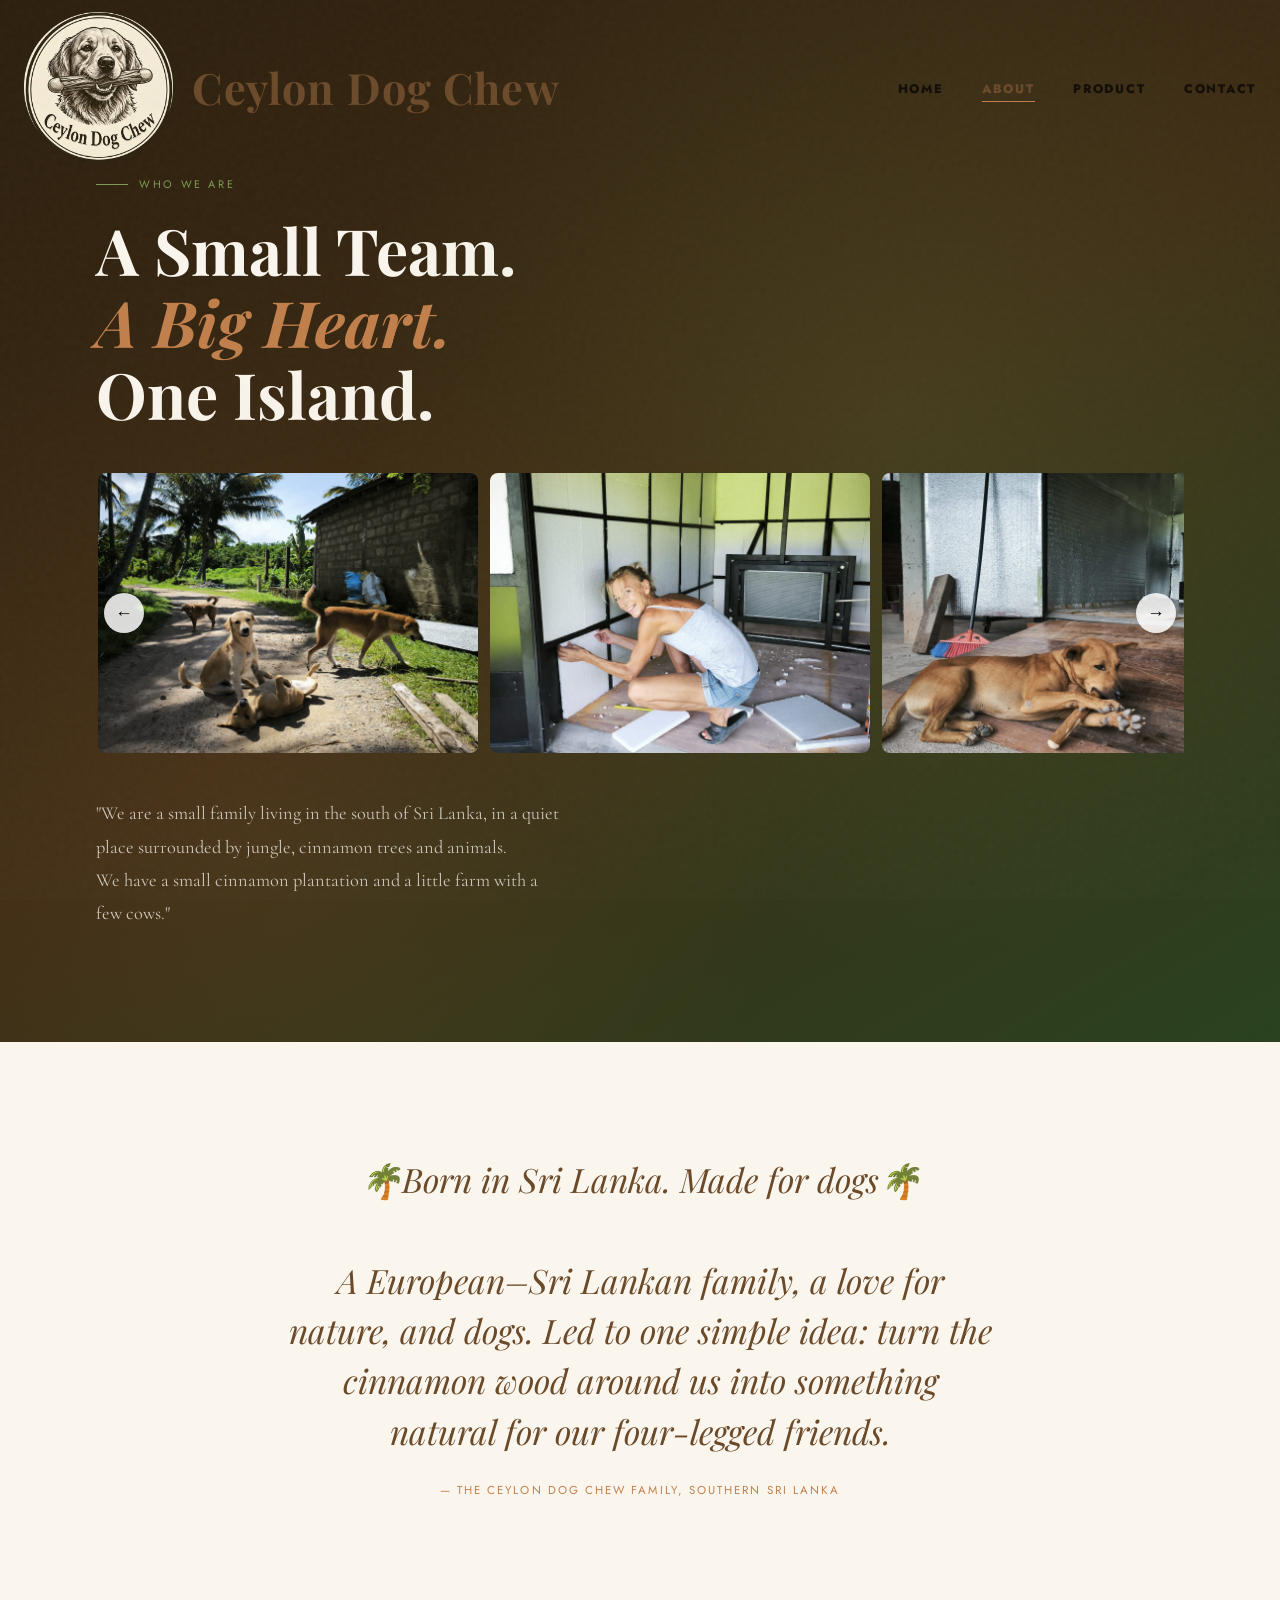
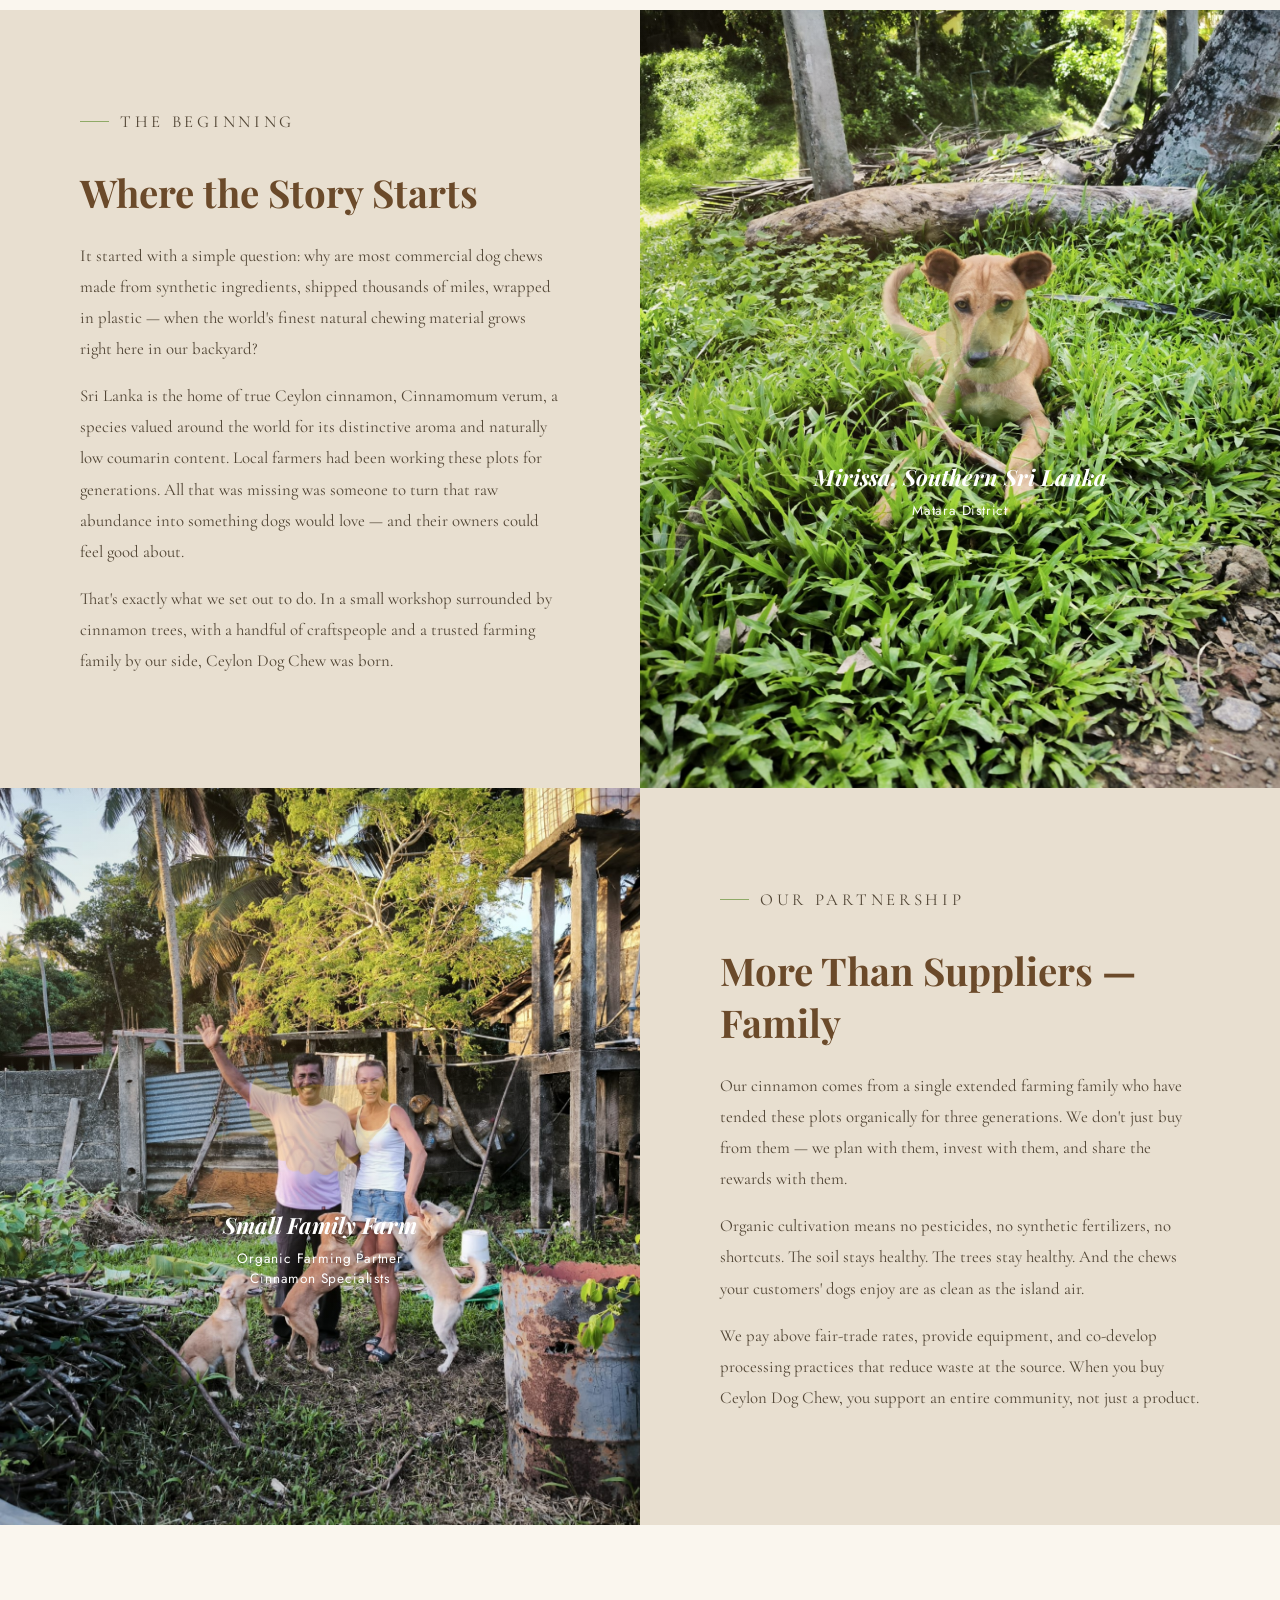
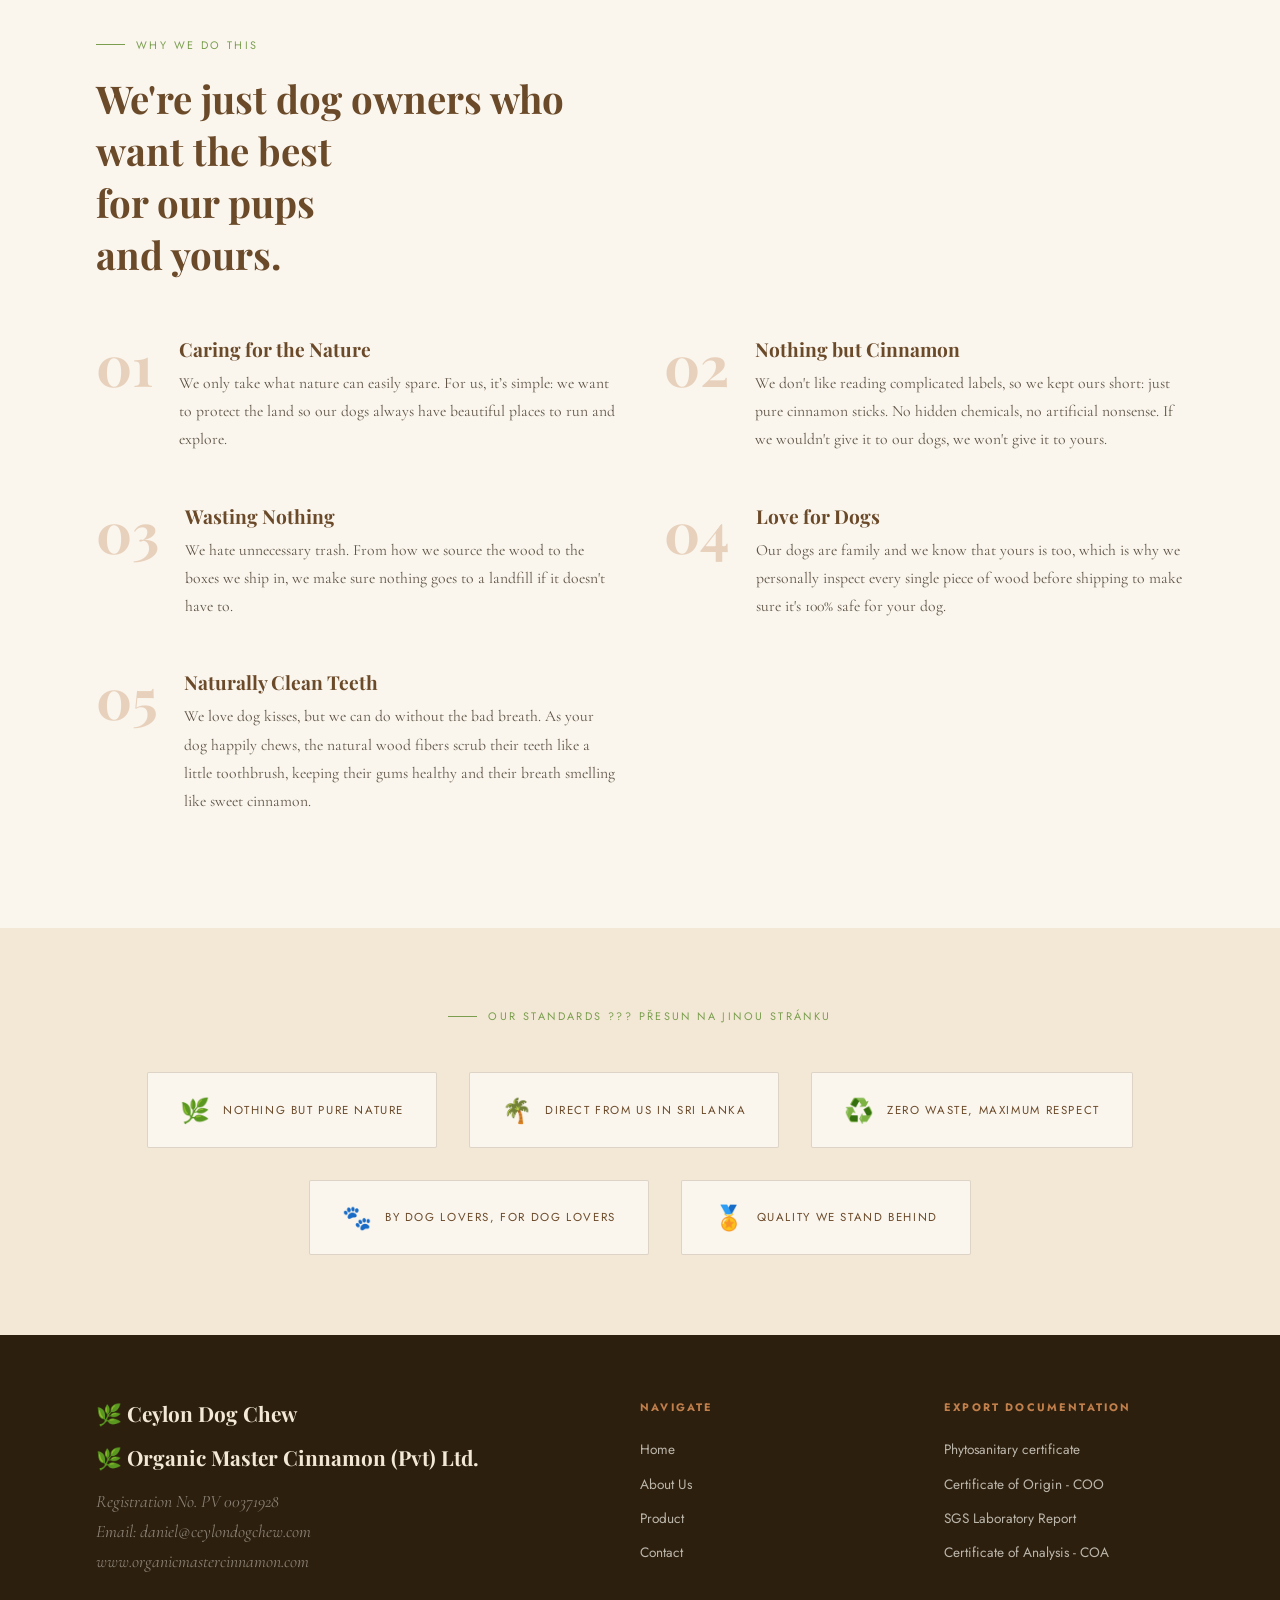
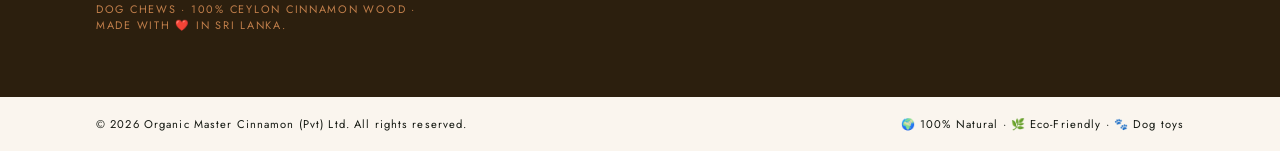
==== commit 9b5389c7: "fotky a text" ====
--- a/about.html
+++ b/about.html
@@ -56,7 +56,7 @@
     <div class="strip-track">
       <img src="/assets/dogs_road_play.jpeg" alt="Dog playing on the road" class="strip-img">
       <img src="/assets/Marcelka_drying room.jpeg" alt="Marcela working in the drying room" class="strip-img">
-      <img src="/assets/sleep_dogs.jpeg" alt="Sleeping dogs" class="strip-img">
+      <img src="/assets/roco+stick.jpeg" alt="Dog with a cinnamon stick" class="strip-img">
       <img src="/assets/daniel_drying room.jpeg" alt="Daniel cleaning the drying room" class="strip-img">
       <img src="/assets/dog_marcelka.jpeg" alt="Dog on the road with a lady" class="strip-img">
       <img src="/assets/drying_rack.jpeg" alt="Cinnamon drying rack" class="strip-img">
@@ -186,7 +186,9 @@
   <div class="footer-brand">
     <div class="footer-logo">🌿 Ceylon Dog Chew </div>
     <div class="footer-logo">🌿 Organic Master Cinnamon (Pvt) Ltd. </div>
-    <div class="footer-tagline">Registration No. PV 00371928</br> Email: <a href="mailto:daniel@ceylondogchew.com" style="color:inherit; " onmouseover="this.style.color='#e0d8c2';" onmouseout="this.style.color='inherit';">daniel@ceylondogchew.com</a></div>
+    <div class="footer-tagline">Registration No. PV 00371928</br> Email: <a href="mailto:daniel@ceylondogchew.com" style="color:inherit; " onmouseover="this.style.color='#e0d8c2';" onmouseout="this.style.color='inherit';">daniel@ceylondogchew.com</a><br>
+      <a href="https://www.organicmastercinnamon.com" style="color:inherit; " onmouseover="this.style.color='#e0d8c2';" onmouseout="this.style.color='inherit';"  target="_blank">www.organicmastercinnamon.com</a>
+    </div>
     <div class="footer-origin">Dog Chews · 100% Ceylon Cinnamon Wood ·</br> Made with ❤️ in Sri Lanka. </div>
   </div>
   <div class="footer-col">
@@ -203,7 +205,7 @@
     <ul>
       <li><a href="#" class="nav-link" data-page="contact">Phytosanitary certificate</a></li>
       <li><a href="" class="nav-link" data-page="contact">Certificate of Origin - COO</a></li>
-      <li><a href="" class="nav-link" data-page="contact">Fumigation</a></li>
+      <li><a href="" class="nav-link" data-page="contact">SGS Laboratory Report</a></li>
       <li><a href="" class="nav-link" data-page="contact">Certificate of Analysis - COA</a></li>
     </ul>
   </div>
--- a/css/styles.css
+++ b/css/styles.css
@@ -11,7 +11,12 @@
   --clay:    #C17F4B;
   --fog:     #E8DFD0;
   --white:   #FEFCF8;
-
+  --sand-light: #faf5ea;
+  --bark-deep: #2b1f16;
+  --moss: #7c8b5f;
+  --moss-deep: #5b6944;
+  --line: #ddd0b4;
+  
   --ff-display: 'Playfair Display', Georgia, serif;
   --ff-serif:   'Cormorant Garamond', Georgia, serif;
   --ff-body:    'Jost', sans-serif;
@@ -1050,7 +1055,7 @@
 }
 
 .product-photo {
-  position: absolute;
+  
   display: block;
   object-fit: cover;
   border: 10px solid #faf6ee;
@@ -1259,7 +1264,7 @@
   position: absolute;
   inset: 7px 45px 47px 91px;
   overflow: hidden;
-  border-radius: 48% 48% 18px 18px;
+  border-radius: 28px;
   background: #d9c8aa;
   box-shadow: 0 25px 70px rgba(68, 49, 31, .16);
 }
@@ -1269,8 +1274,8 @@
   width: 100%;
   height: 100%;
   object-fit: cover;
-  object-position: center 44%;
-  filter: saturate(.87);
+  object-position: center center;
+  filter: saturate(.87) contrast(1.05) brightness(1.02);
 }
 
 .hero-redesign__product-photo {
@@ -1478,4 +1483,141 @@
   .hero-redesign__button {
     transition: none;
   }
-}+}
+
+/* =========================================================
+   SPECIFICATIONS Product details
+========================================================= */
+.spec-image {
+  display: block;
+  width: 100%;
+  max-width: 440px;
+  margin: 2.5rem auto;
+  border-radius: 14px;
+  box-shadow: 0 16px 40px rgba(43, 31, 22, .18);
+}
+
+.spec-list {
+  display: grid;
+  grid-template-columns: repeat(auto-fit, minmax(260px, 1fr));
+  gap: 1px;
+  background: var(--line);
+  border: 1px solid var(--line);
+  border-radius: 16px;
+  overflow: hidden;
+}
+
+.spec-row {
+  display: flex;
+  flex-direction: column;
+  gap: .45rem;
+  background: var(--sand-light);
+  padding: 1.5rem 1.7rem;
+}
+
+.spec-key {
+  position: relative;
+  padding-bottom: .5rem;
+  font-family: 'Cormorant Garamond', serif;
+  font-style: italic;
+  font-weight: 800;
+  font-size: .95rem;
+  color: var(--moss-deep);
+}
+
+.spec-key::after {
+  content: '';
+  position: absolute;
+  left: 0;
+  bottom: 0;
+  width: 26px;
+  height: 2px;
+  background: var(--moss);
+}
+
+.spec-val {
+  font-family: 'Playfair Display', serif;
+  font-weight: 500;
+  font-size: 1.08rem;
+  line-height: 1.45;
+  color: var(--bark-deep);
+}
+
+@media (max-width: 480px) {
+  .spec-list { grid-template-columns: 1fr; }
+}
+
+.ingredients {
+  padding: 7rem 6rem;
+  background: var(--cream);
+}
+
+.ingredients-header {
+  max-width: 1200px;
+  margin: 0 auto;
+}
+
+.ingredients-intro {
+  max-width: 650px;
+  margin-bottom: 3.5rem;
+}
+
+/* IMAGE GALLERY */
+
+.ingredients-gallery {
+  display: grid;
+  grid-template-columns: 1.45fr 1fr;
+  grid-template-rows: 280px 280px;
+  gap: 1.5rem;
+  max-width: 1050px;
+  margin: 0 auto;
+}
+
+.ingredient-image {
+  width: 100%;
+  height: 100%;
+  object-fit: cover;
+  display: block;
+  border-radius: 18px;
+  box-shadow: 0 16px 40px rgba(43, 31, 22, .18);
+  transition: transform .4s ease, box-shadow .4s ease;
+}
+
+.ingredient-main {
+  grid-row: 1 / 3;
+}
+
+.ingredient-small {
+  grid-column: 2;
+}
+
+/* subtle hover */
+
+.ingredient-image:hover {
+  transform: translateY(-4px);
+  box-shadow: 0 22px 50px rgba(43, 31, 22, .22);
+}
+@media (max-width: 768px) {
+
+  .ingredients {
+    padding: 5rem 1.5rem;
+  }
+
+  .ingredients-gallery {
+    display: grid;
+    grid-template-columns: 1fr;
+    grid-template-rows: auto;
+    gap: 1rem;
+  }
+
+  .ingredient-main,
+  .ingredient-small {
+    grid-column: auto;
+    grid-row: auto;
+  }
+
+  .ingredient-image {
+    height: 280px;
+    border-radius: 14px;
+  }
+} 
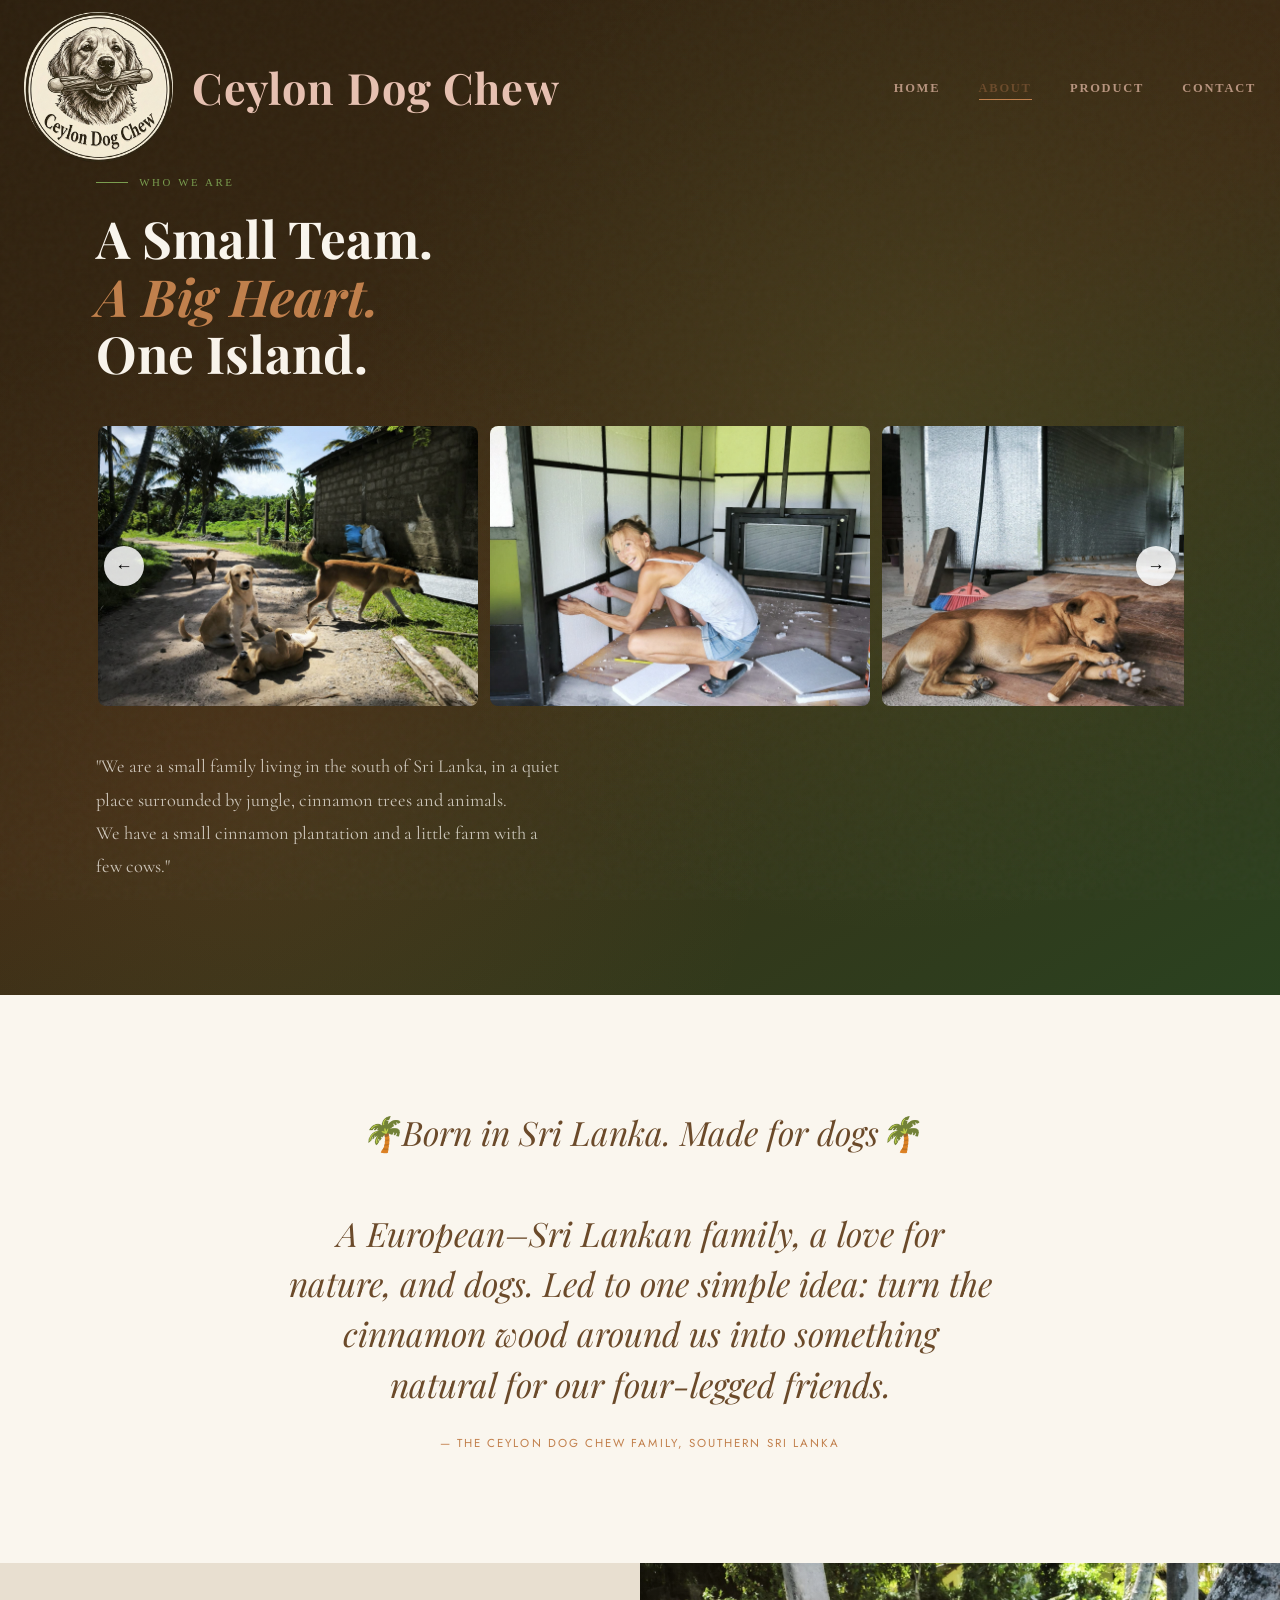
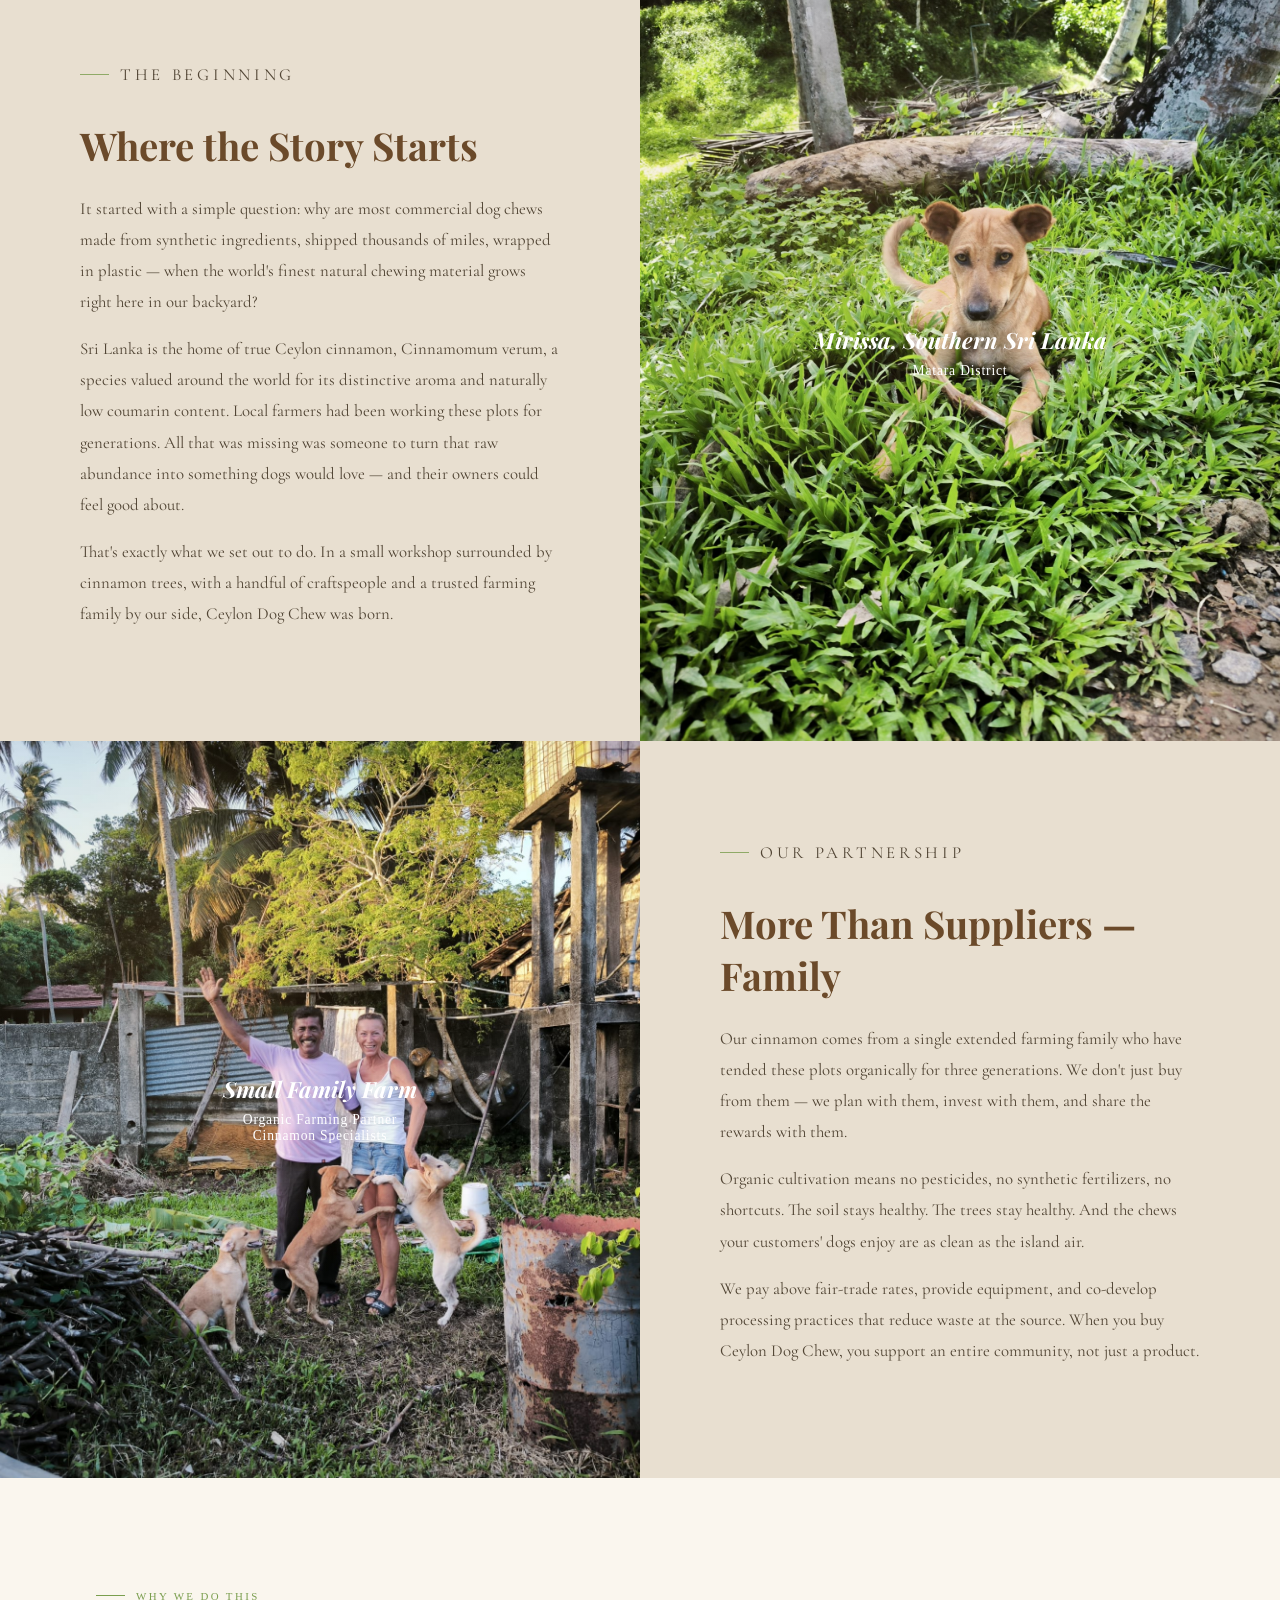
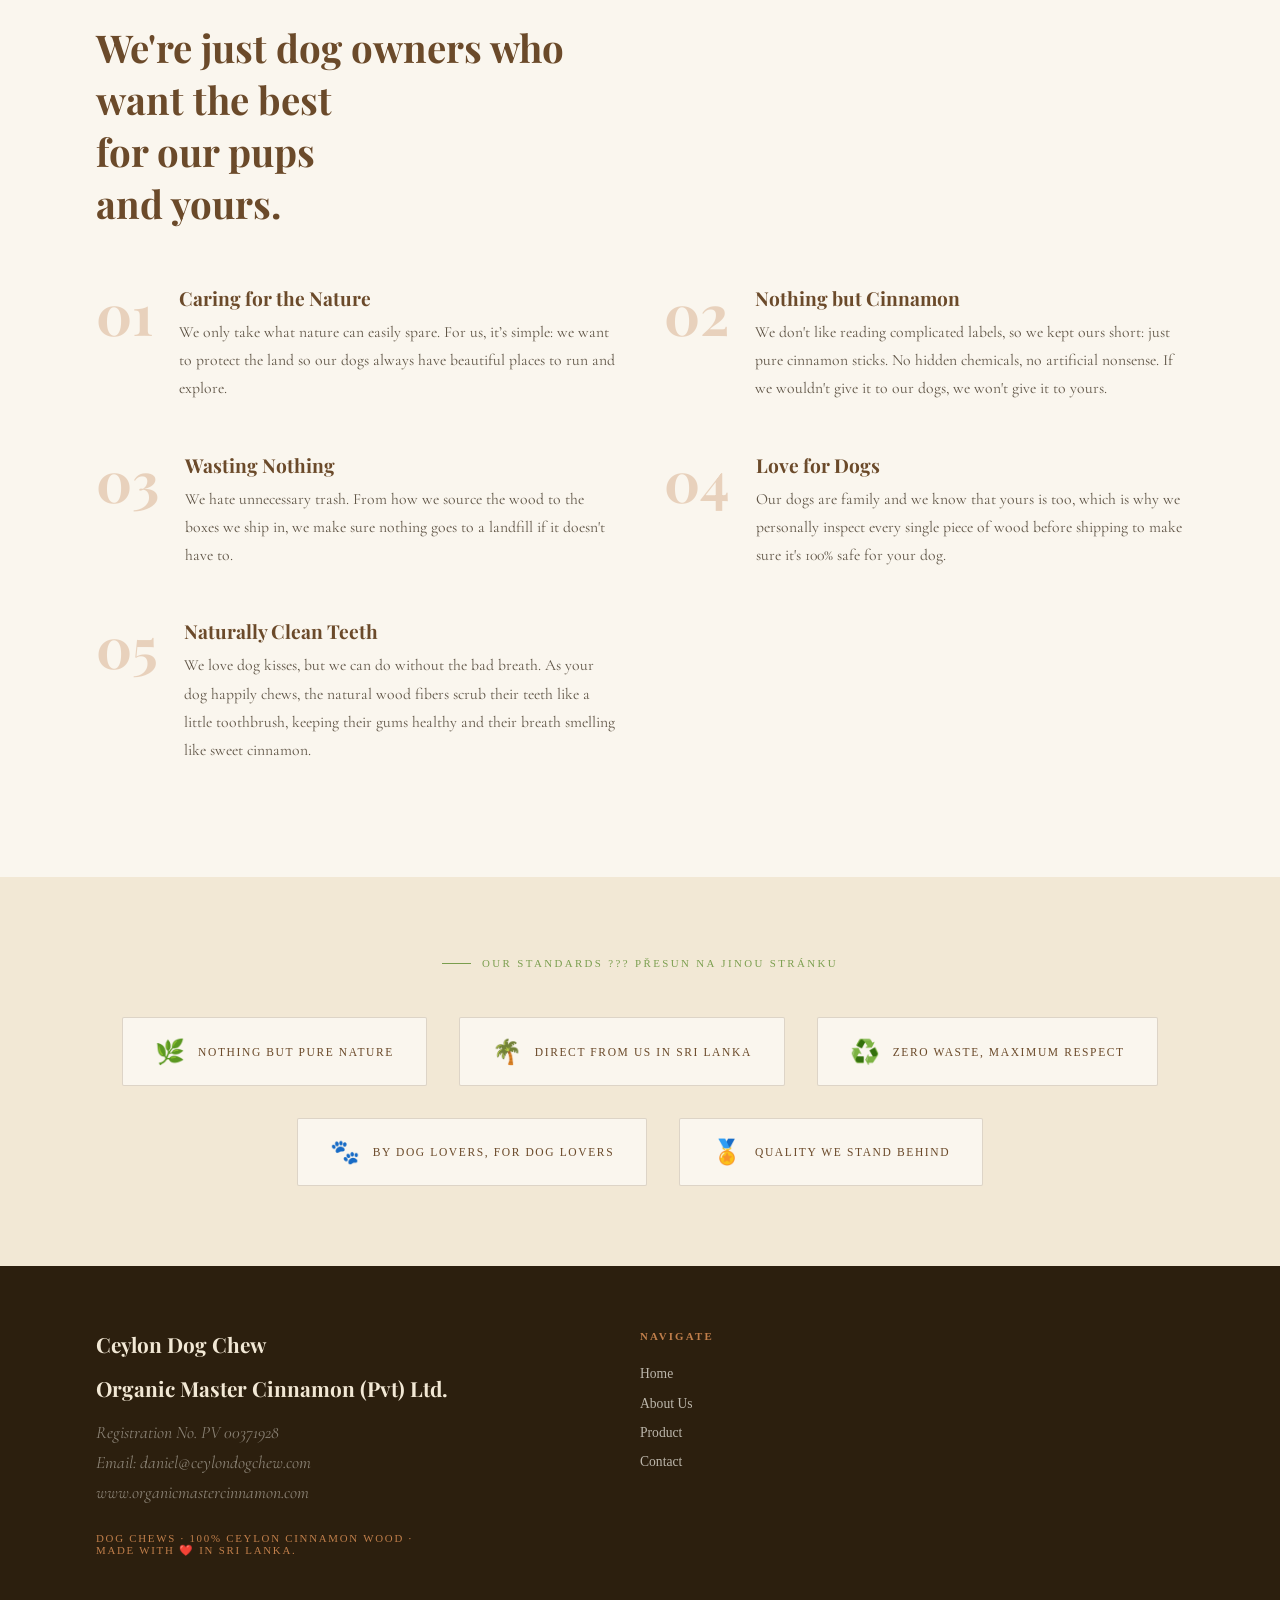
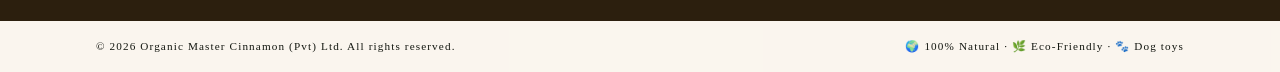
==== commit 1971de7f: "finale" ====
--- a/about.html
+++ b/about.html
@@ -3,7 +3,7 @@
 <head>
   <meta charset="UTF-8" />
   <meta name="viewport" content="width=device-width, initial-scale=1.0"/>
-  <title>Ceylon Dog Chew — Pure Nature, Sri Lanka</title>
+  <title>Ceylon Dog Chew — 100% Natural Ceylon Cinnamon Wood (Cinnamomum verum), Dog toys - Made in Sri Lanka.</title>
   <link rel="preconnect" href="https://fonts.googleapis.com">
   <link rel="icon" type="image/x-icon" href="/assets/dog_white_icon_96.png">
   <link rel="preconnect" href="https://fonts.gstatic.com" crossorigin>
@@ -55,12 +55,13 @@
     <button class="strip-btn strip-prev" aria-label="Previous">&#8592;</button>
     <div class="strip-track">
       <img src="/assets/dogs_road_play.jpeg" alt="Dog playing on the road" class="strip-img">
-      <img src="/assets/Marcelka_drying room.jpeg" alt="Marcela working in the drying room" class="strip-img">
+      <img src="/assets/Marcelka_drying_room.jpeg" alt="Marcela working in the drying room" class="strip-img">
       <img src="/assets/roco+stick.jpeg" alt="Dog with a cinnamon stick" class="strip-img">
-      <img src="/assets/daniel_drying room.jpeg" alt="Daniel cleaning the drying room" class="strip-img">
+      <img src="/assets/daniel_drying_room.jpeg" alt="Daniel cleaning the drying room" class="strip-img">
       <img src="/assets/dog_marcelka.jpeg" alt="Dog on the road with a lady" class="strip-img">
       <img src="/assets/drying_rack.jpeg" alt="Cinnamon drying rack" class="strip-img">
       <img src="/assets/krava.jpeg" alt="cow in our place" class="strip-img">
+      <img src="/assets/meggie1.jpeg" alt="Dogs sleeping in the shade" class="strip-img">
       <img src="/assets/dogs_sleeping2.jpeg" alt="Dog chewing a cinnamon stick" class="strip-img">
     </div>
     <button class="strip-btn strip-next" aria-label="Next">&#8594;</button>
@@ -92,7 +93,7 @@
     <div class="about-visual" style="background: url('/assets/roco2.jpeg') no-repeat center center; background-size: cover;">
       <div class="about-visual-pattern"></div>
       <div class="about-visual-inner">
-        <div class="big-leaf">🌿</div>
+        <div class="big-leaf"></div>
         <h3>Mirissa, Southern Sri Lanka</h3>
         <p>Matara District</p>
       </div>
@@ -113,7 +114,7 @@
       <div class="about-visual" style="background: url('/assets/master_marcelka.jpeg') no-repeat center center; background-size: cover;direction:ltr">
       <div class="about-visual-pattern"></div>
       <div class="about-visual-inner">
-        <div class="big-leaf">🤝</div>
+        <div class="big-leaf"></div>
         <h3>Small Family Farm</h3>
         <p>Organic Farming Partner<br>Cinnamon Specialists</p>
       </div>
@@ -184,8 +185,8 @@
 ============================================================ -->
 <footer>
   <div class="footer-brand">
-    <div class="footer-logo">🌿 Ceylon Dog Chew </div>
-    <div class="footer-logo">🌿 Organic Master Cinnamon (Pvt) Ltd. </div>
+    <div class="footer-logo">Ceylon Dog Chew </div>
+    <div class="footer-logo">Organic Master Cinnamon (Pvt) Ltd. </div>
     <div class="footer-tagline">Registration No. PV 00371928</br> Email: <a href="mailto:daniel@ceylondogchew.com" style="color:inherit; " onmouseover="this.style.color='#e0d8c2';" onmouseout="this.style.color='inherit';">daniel@ceylondogchew.com</a><br>
       <a href="https://www.organicmastercinnamon.com" style="color:inherit; " onmouseover="this.style.color='#e0d8c2';" onmouseout="this.style.color='inherit';"  target="_blank">www.organicmastercinnamon.com</a>
     </div>
@@ -200,6 +201,7 @@
       <li><a href="contact.html" class="nav-link" data-page="contact">Contact</a></li>
     </ul>
   </div>
+  <!--
   <div class="footer-col">
     <h4>Export Documentation</h4>
     <ul>
@@ -208,7 +210,8 @@
       <li><a href="" class="nav-link" data-page="contact">SGS Laboratory Report</a></li>
       <li><a href="" class="nav-link" data-page="contact">Certificate of Analysis - COA</a></li>
     </ul>
-  </div>
+  </div> -->
+
 </footer>
 <div class="footer-bottom">
   <span>© 2026 Organic Master Cinnamon (Pvt) Ltd. All rights reserved. </span>
--- a/css/styles.css
+++ b/css/styles.css
@@ -27,7 +27,6 @@
 *, *::before, *::after { box-sizing: border-box; margin: 0; padding: 0; }
 html { scroll-behavior: smooth; font-size: 16px; }
 body {
-  font-family: var(--ff-body);
   background: var(--cream);
   color: var(--earth);
   overflow-x: hidden;
@@ -64,10 +63,11 @@
 .nav-logo {
   font-family: var(--ff-display);
   font-size: 1.8rem;
-  font-weight: 700;
-  color: var(--bark);
+  font-weight: 900;
+  color: rgb(231, 193, 177);
   letter-spacing: .04em;
   display: flex; align-items: center; gap: .6rem;
+
 }
 .nav-logo .leaf-icon { font-size: 1.4rem; }
 .nav-links {
@@ -78,7 +78,7 @@
   font-weight: 800;
   letter-spacing: .14em;
   text-transform: uppercase;
-  color: black;
+  color: rgb(236, 191, 171);
   opacity: .7;
   transition: opacity var(--transition), color var(--transition);
   position: relative;
@@ -144,8 +144,8 @@
   position: relative; overflow: hidden;
 }
 
-.btn-bark { color: var(--bark); }
-.btn-bark:hover { color: var(--clay); }
+.btn-bark { color: rgb(95, 168, 53); }
+.btn-bark:hover { color: rgb(236, 191, 171); }
 .btn-white { color: var(--white); }
 .btn-white:hover { color: var(--bark); }
 .btn-moss { color: var(--moss); }
@@ -185,7 +185,8 @@
 .hero-eyebrow {
   font-size: .7rem; font-weight: 500;
   letter-spacing: .22em; text-transform: uppercase;
-  color: var(--leaf); margin-bottom: 1.4rem;
+  color: rgb(95, 168, 53);
+  margin-bottom: 1.4rem;
   margin-left: 80px;
   display: flex; align-items: center; gap: .8rem;
 }
@@ -469,7 +470,7 @@
 .about-hero-label::before { content: ''; width: 2rem; height: 1px; background: var(--leaf); }
 .about-hero h1 {
   font-family: var(--ff-display);
-  font-size: clamp(2.4rem, 5vw, 4.2rem);
+  font-size: clamp(2.0rem, 5vw, 3.2rem);
   font-weight: 700; line-height: 1.12; max-width: 14ch;
 }
 .about-hero h1 em { font-style: italic; color: var(--clay); }
@@ -758,7 +759,7 @@
 }
 .contact-hero h1 {
   font-family: var(--ff-display);
-  font-size: clamp(2.4rem, 5vw, 4rem);
+  font-size: clamp(2.0rem, 5vw, 3.0rem);
   font-weight: 700; line-height: 1.1; max-width: 18ch;
   position: relative; z-index: 2;
 }
@@ -894,7 +895,7 @@
 @media (max-width: 1024px) {
   .hero { grid-template-columns: 1fr; }
   .hero-visual { display: none; }
-  .hero-content { padding: 8rem 2.5rem 5rem; }
+  .hero-content { padding: 0rem 2.5rem 3rem; }
   .story { grid-template-columns: 1fr; }
   .story-image { min-height: 260px; }
   .story-content { padding: 4rem 2.5rem; }
@@ -914,7 +915,7 @@
   .reach-us-grid { grid-template-columns: repeat(2,1fr); }
   footer { grid-template-columns: 1fr; gap: 2.5rem; padding: 3rem 2.5rem; }
   .footer-bottom { padding: 1rem 2.5rem; flex-direction: column; gap: .5rem; }
-  .about-hero, .contact-hero, .product-hero { padding: 8rem 2.5rem 5rem; }
+  .about-hero, .contact-hero, .product-hero { padding: 6rem 2.5rem 2rem; }
   .about-story-content, .ingredients { padding: 4rem 2.5rem; }
   .certifications { padding: 4rem 2.5rem; }
   .product-hero { grid-template-columns: 1fr; }
@@ -960,7 +961,7 @@
 
 @media (max-width: 768px) {
   .logo-img {
-    height: 100px;
+    height: 110px;
   }
   .nav-logo {
     font-size: 1.3rem;
@@ -969,7 +970,7 @@
 
 @media (max-width: 480px) {
   .logo-img {
-    height: 60px;
+    height: 80px;
   }
   .nav-logo {
     font-size: 1.1rem;
@@ -1621,3 +1622,84 @@
     border-radius: 14px;
   }
 } 
+
+/* HOMEPAGE – background photo */
+
+.home-hero {
+    position: relative;
+    min-height: 100vh;
+    display: flex;
+    align-items: center;
+    background:
+        linear-gradient(
+            rgba(20, 25, 15, 0.40),
+            rgba(20, 25, 15, 0.55)
+        ),
+        url("/assets/Meggie_palm.jpg");
+
+    background-size: cover;
+    background-position: center;
+    background-repeat: no-repeat;
+
+    color: rgb(236, 191, 171);
+    text-align: center;
+    padding: 60px 24px;
+    box-sizing: border-box;
+}
+
+/* Nadpis na fotografii */
+
+.home-hero h1 {
+    font-size: clamp(1.5rem, 4vw, 3rem);
+    font-weight: 800;
+    line-height: 1.1;
+    margin-bottom: 120px;
+    text-shadow: 0 2px 12px rgba(0, 0, 0, 0.35);
+    justify-content: flex-start;
+    text-align: left;
+}
+
+/* Text na fotografii */
+
+.home-hero p {
+    max-width: 500px;
+    margin: 0 auto 30px;
+    font-size: clamp(1.1rem, 2vw, 1.5rem);
+    line-height: 1.6;
+}
+
+/* Mobilní zařízení */
+
+@media (max-width: 768px) {
+    .home-hero {
+        min-height: 85vh;
+        background-position: center;
+        padding: 50px 20px;
+    }
+    .home-hero p {
+        margin-top: 40px;
+        font-size: clamp(0.9rem, 2.2vw, 1.1rem);
+    }
+}
+
+.contact-hero {
+    position: relative;
+    min-height: 70vh;
+    display: flex;
+    align-items: center;
+    background:
+        linear-gradient(
+            rgba(20, 25, 15, 0.40),
+            rgba(20, 25, 15, 0.55)
+        ),
+        url("/assets/product_foto.jpg");
+
+    background-size: cover;
+    background-position: bottom;
+    background-repeat: no-repeat;
+
+    color: rgb(236, 191, 171);
+    text-align: center;
+    padding: 60px 24px;
+    box-sizing: border-box;
+}
